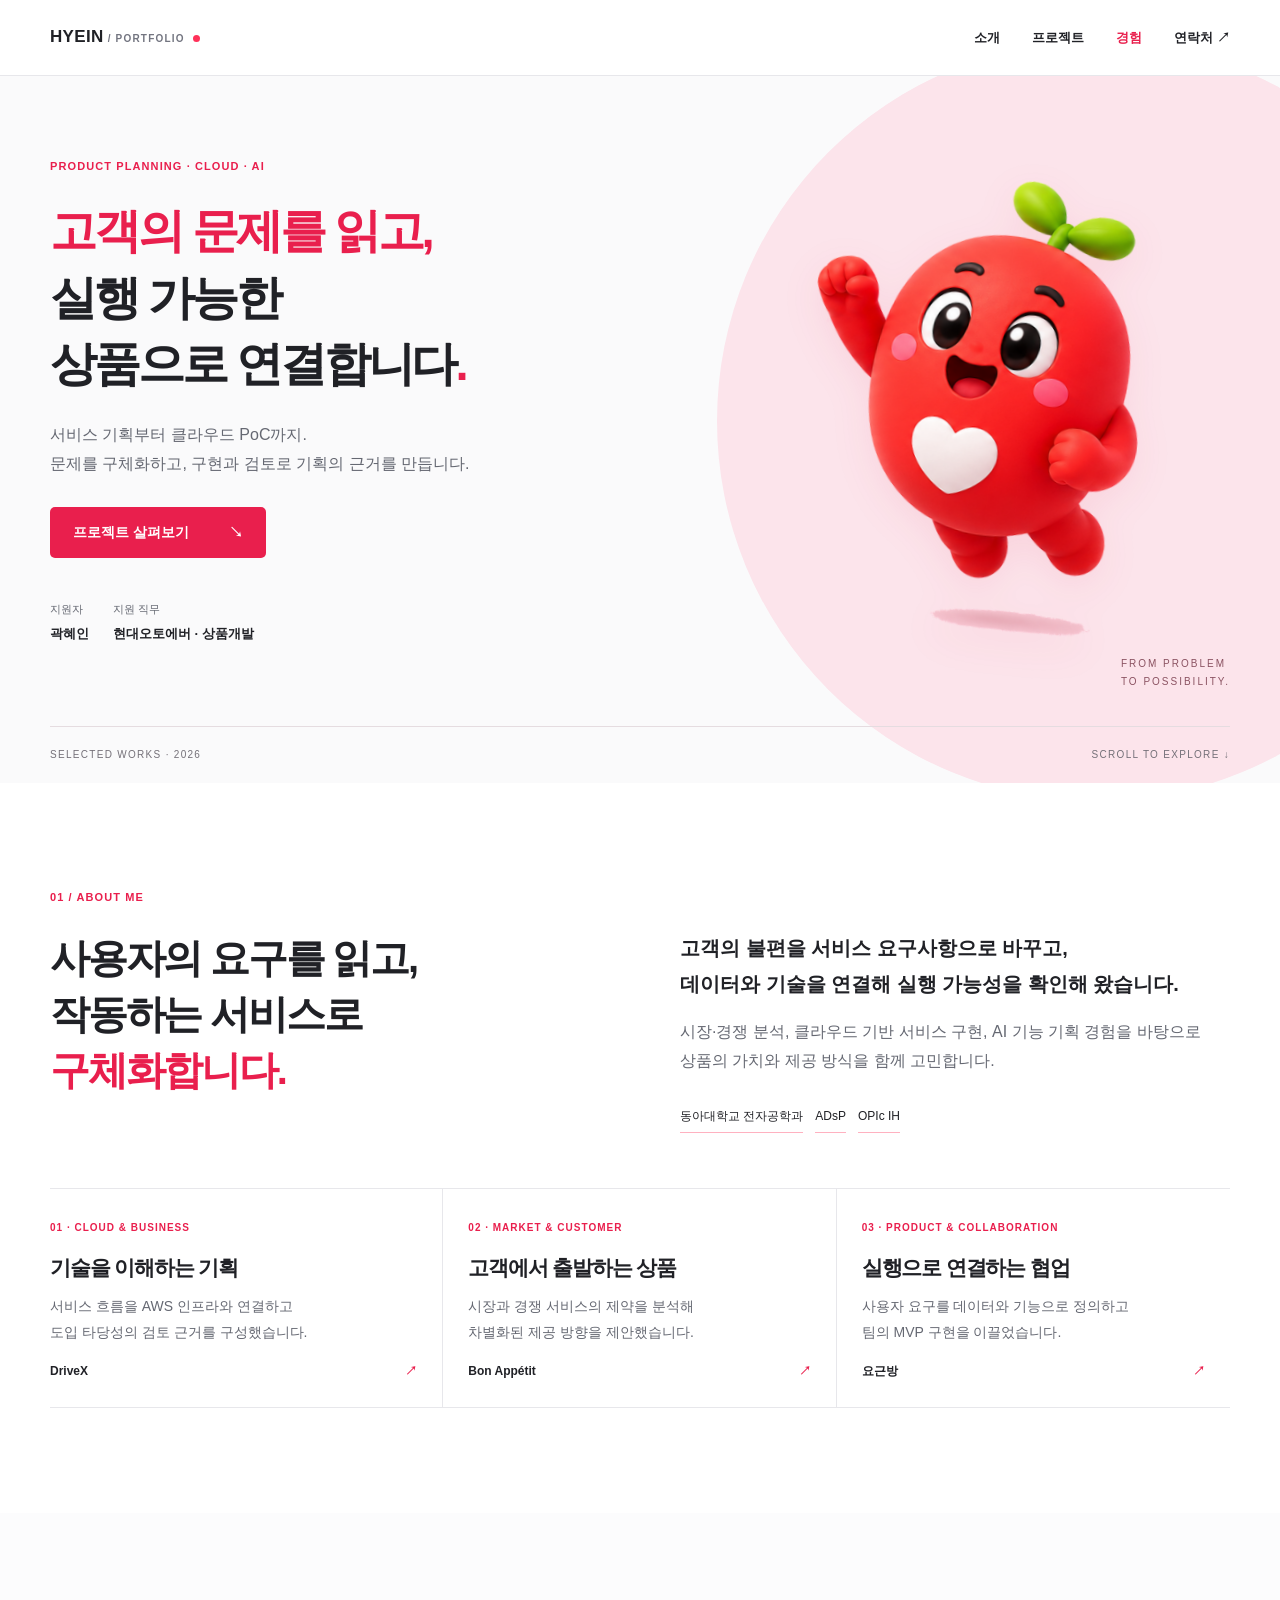
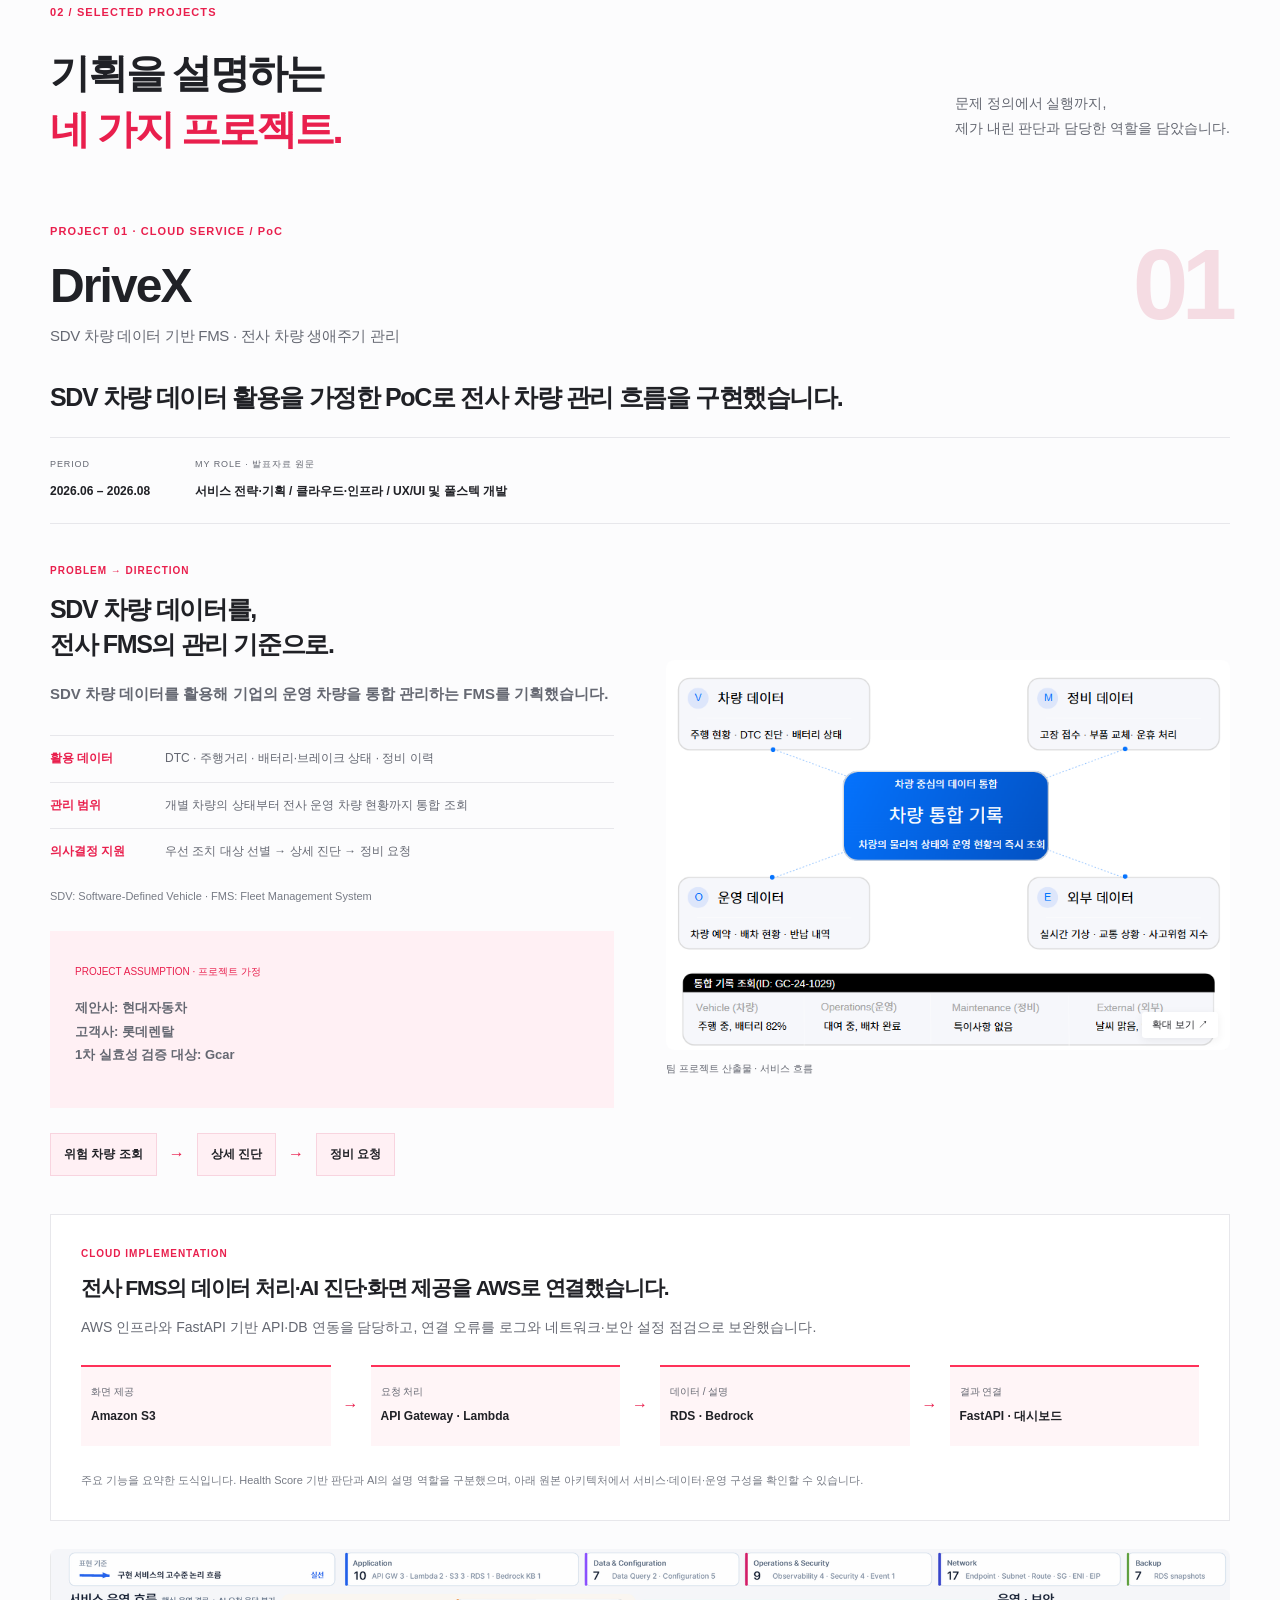
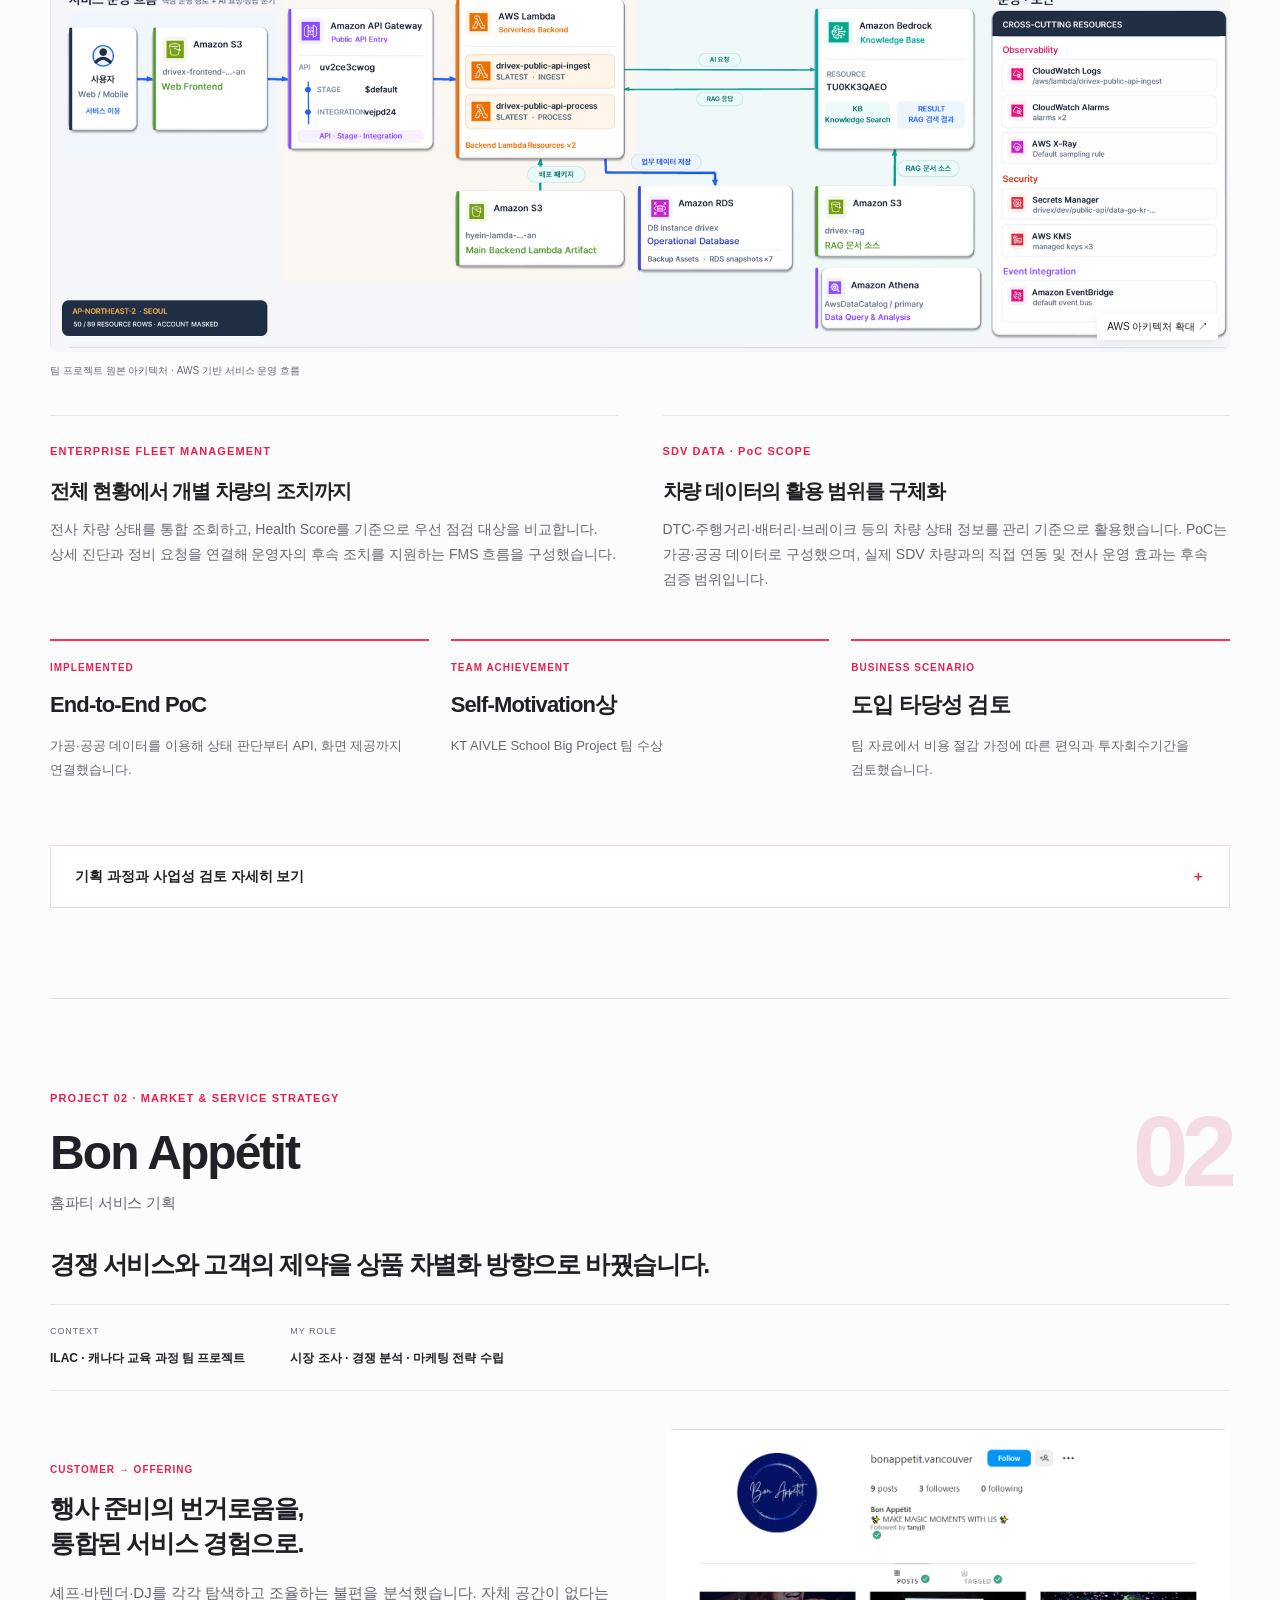
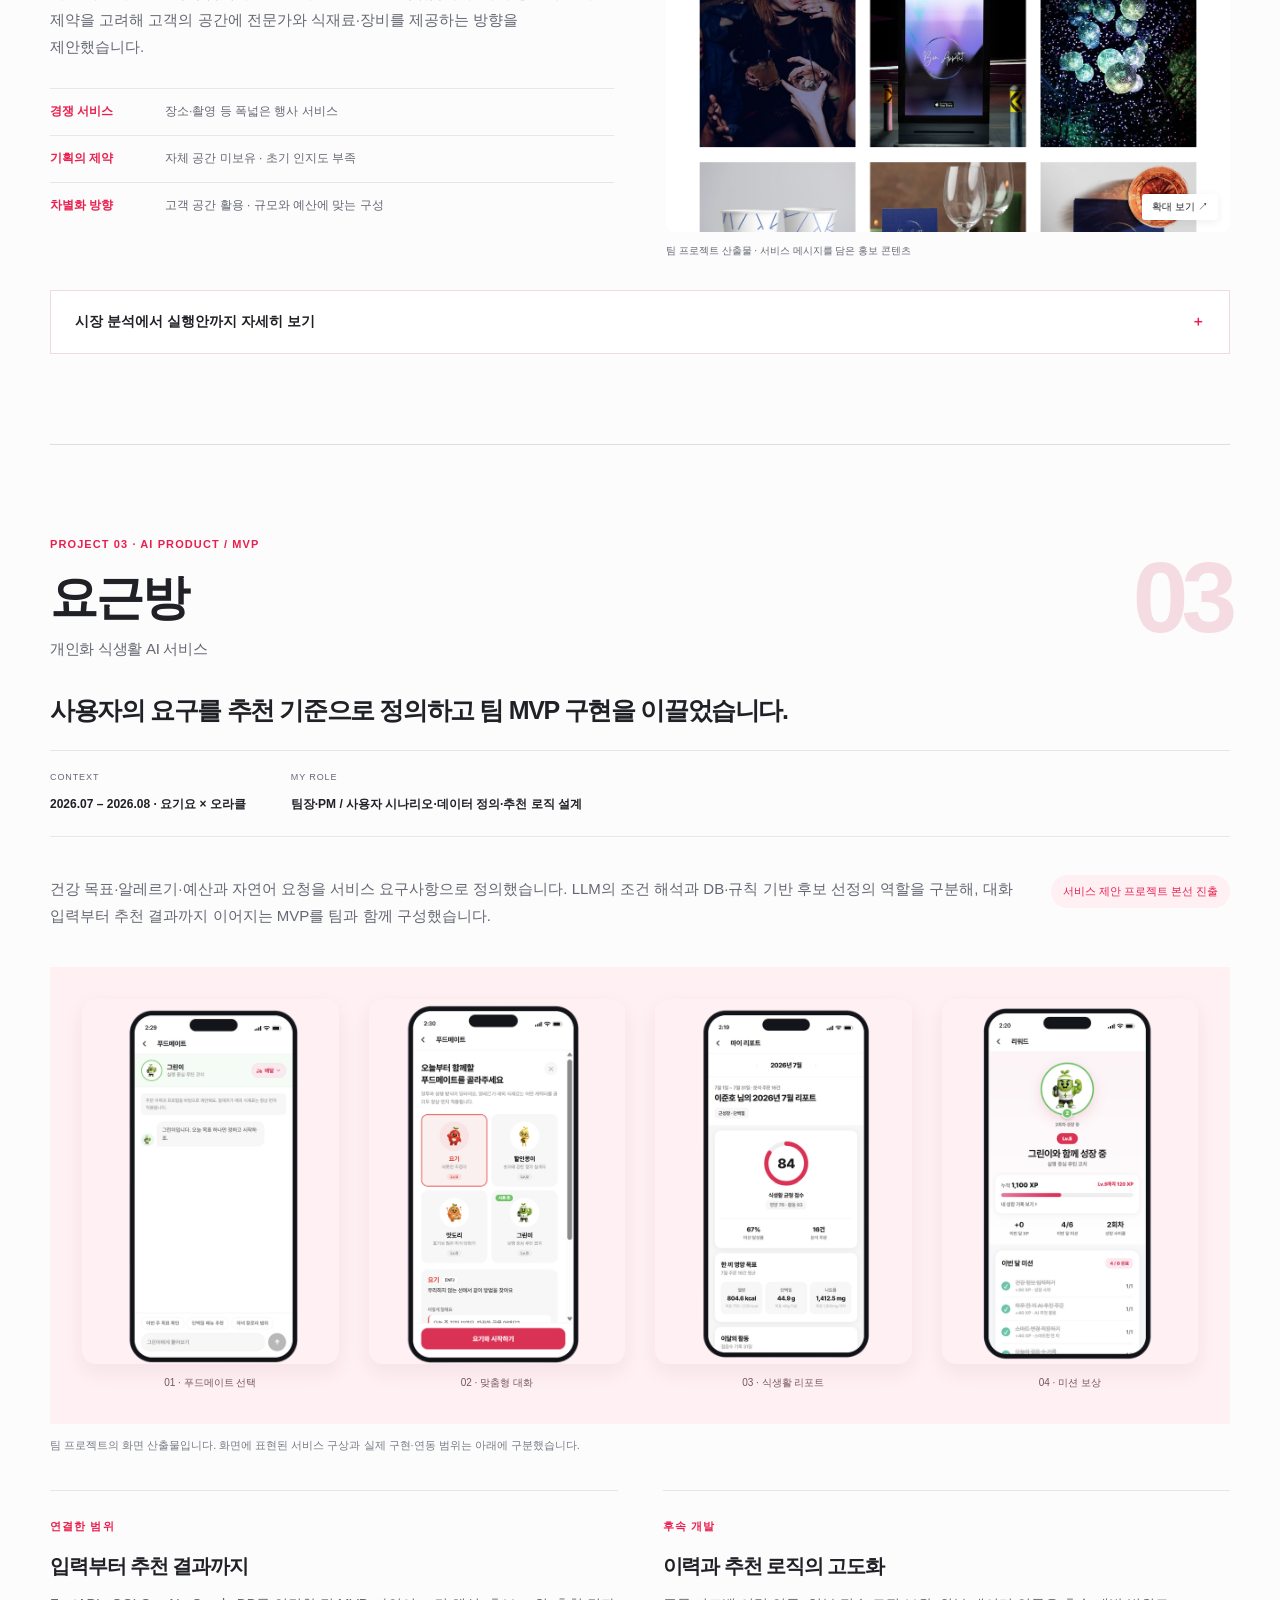
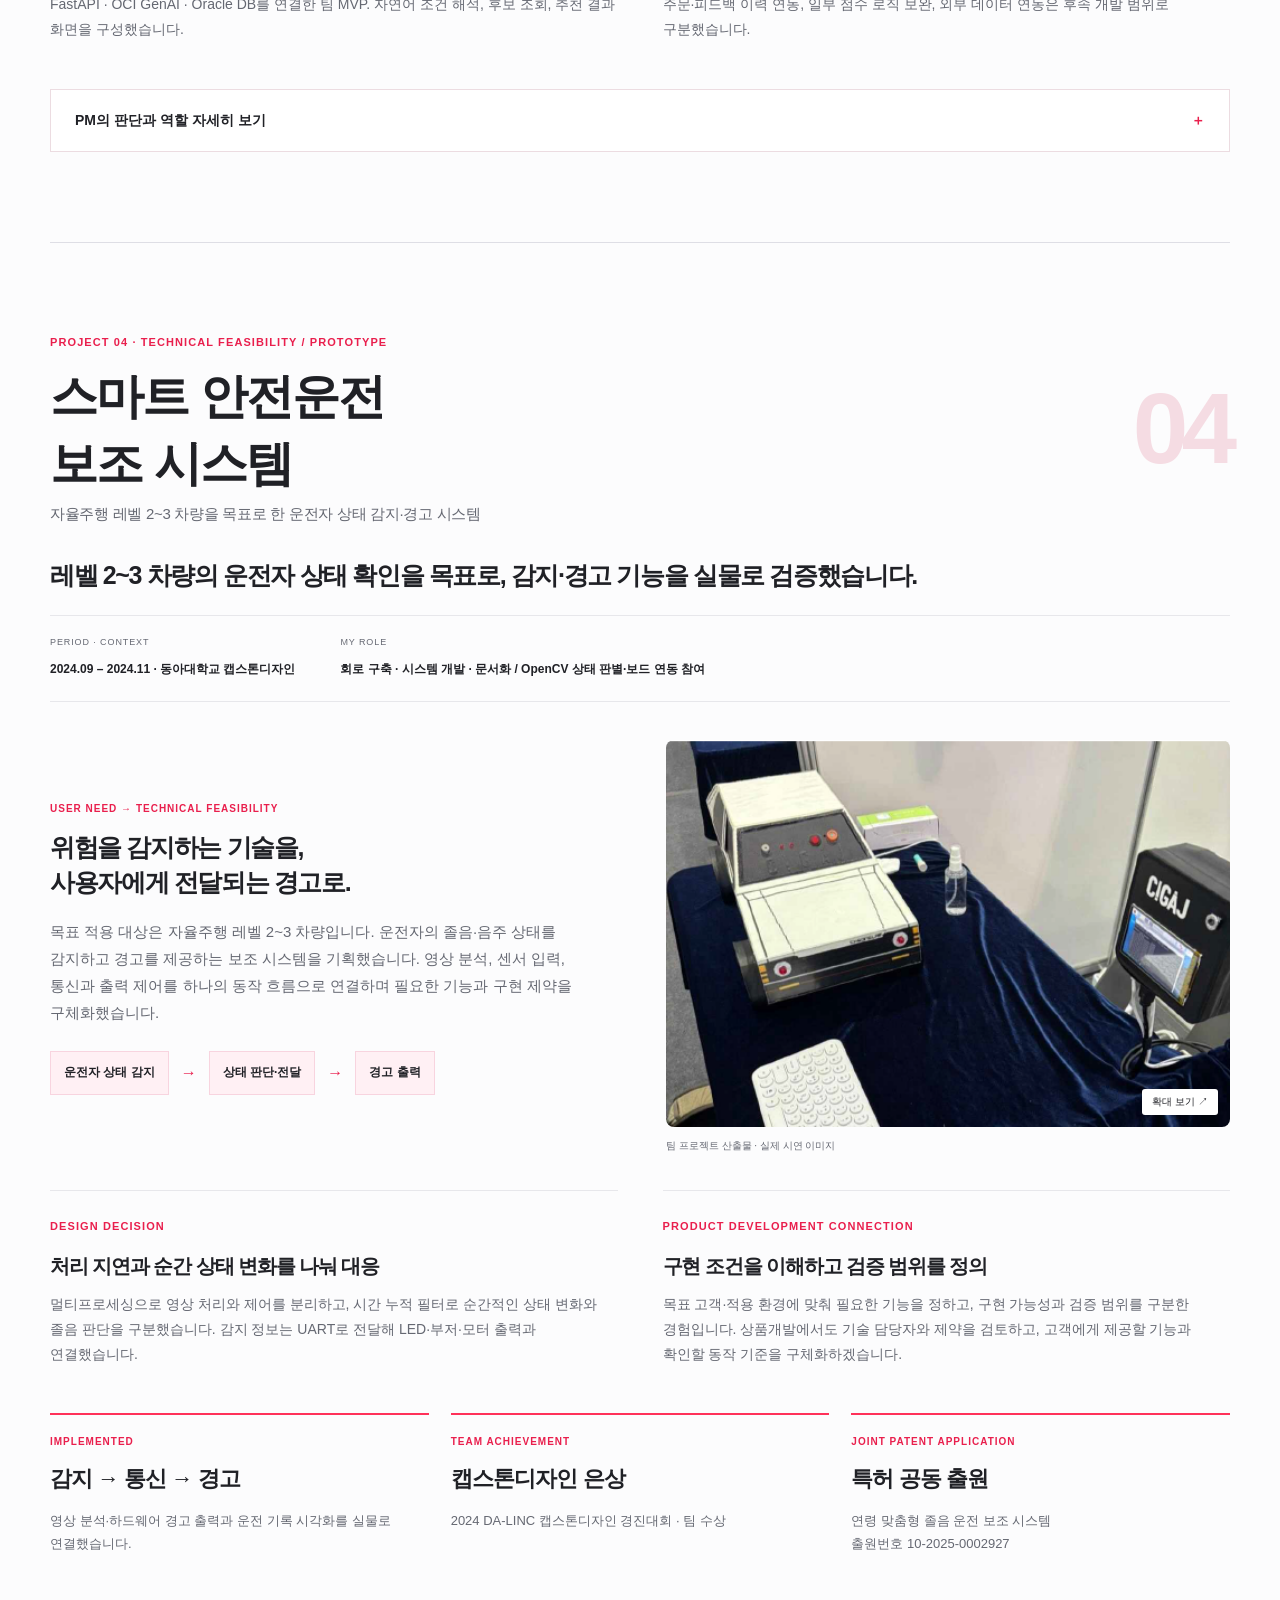
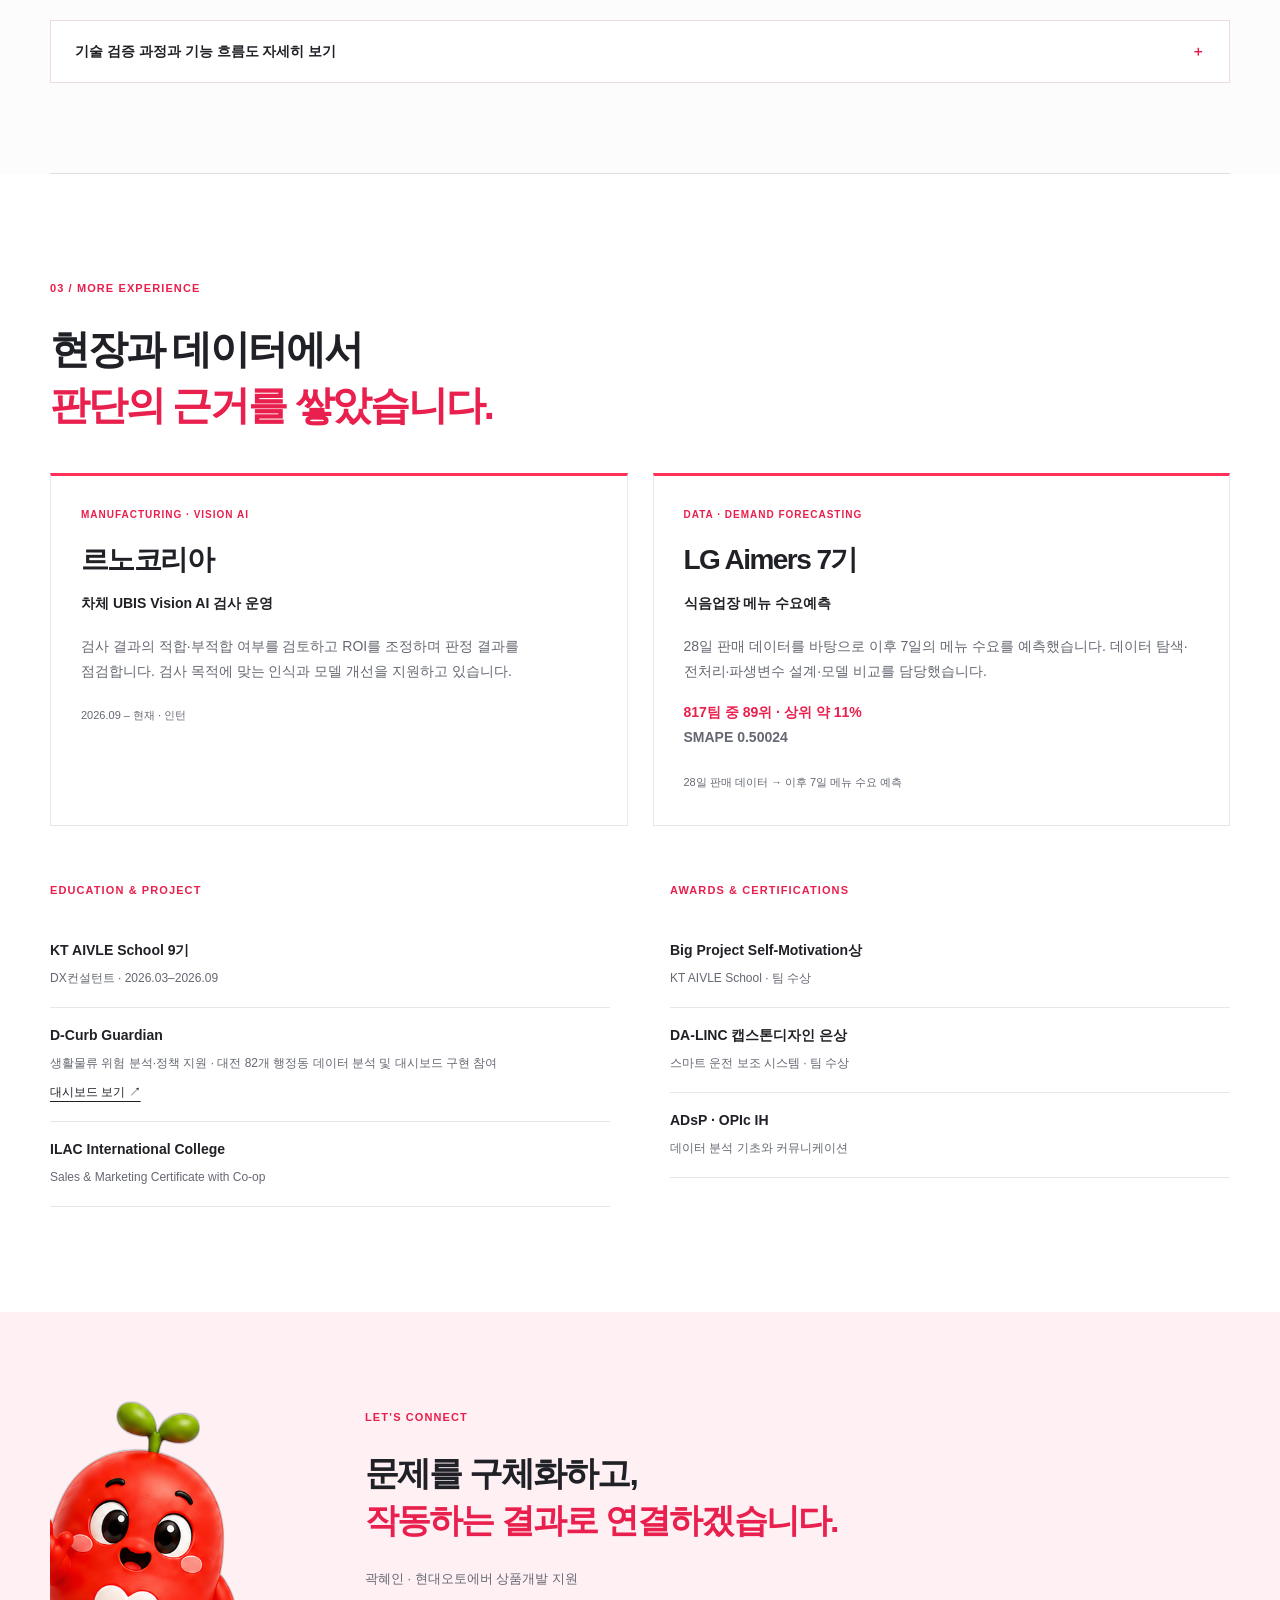
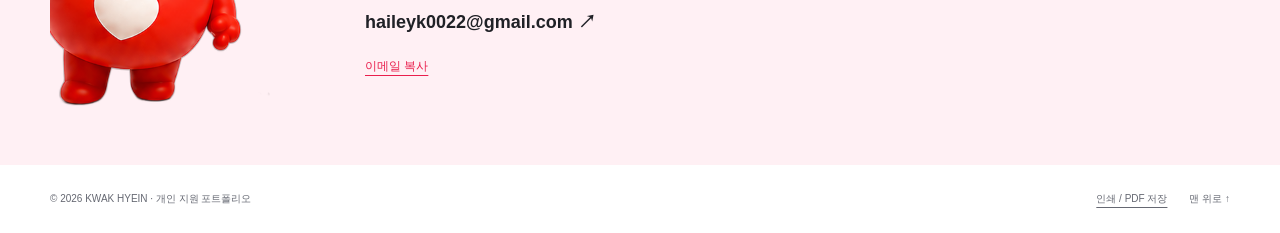
==== index.html @ e5e24979 "Update index.html" ====
<!doctype html>
<html lang="ko">
<head>
<meta charset="utf-8"><meta name="viewport" content="width=device-width, initial-scale=1">
<title>곽혜인 | 상품개발 포트폴리오</title>
<meta name="description" content="고객 문제를 분석하고, 클라우드 구현과 사업성 검토로 기획을 연결하는 곽혜인의 포트폴리오. DriveX, Bon Appétit, 요근방 프로젝트.">
<meta name="theme-color" content="#ff3159"><link rel="icon" href="assets/character-footer.png"><link rel="stylesheet" href="assets/styles.css">
</head>
<body>
<a class="skip" href="#main">본문 바로가기</a>
<header class="site-header"><a class="wordmark" href="#home">HYEIN<span> / PORTFOLIO</span><i></i></a><nav aria-label="주 메뉴"><a href="#about">소개</a><a href="#projects">프로젝트</a><a href="#experience">경험</a><a href="#contact">연락처 <span aria-hidden="true">↗</span></a></nav></header>
<main id="main">
<section id="home" class="hero">
 <div class="hero-inner"><div class="hero-copy"><p class="eyebrow">PRODUCT PLANNING · CLOUD · AI</p><h1><span>고객의 문제를 읽고,</span><br>실행 가능한<br>상품으로 연결합니다<span class="pink">.</span></h1><p class="hero-description">서비스 기획부터 클라우드 PoC까지.<br>문제를 구체화하고, 구현과 검토로 기획의 근거를 만듭니다.</p><a class="button primary" href="#projects">프로젝트 살펴보기 <span aria-hidden="true">↘</span></a><div class="hero-meta"><span>지원자 <b>곽혜인</b></span><span>지원 직무 <b>현대오토에버 · 상품개발</b></span></div></div><div class="hero-art"><div class="pink-circle"></div><img class="mascot" src="assets/character.png" alt="하트를 품고 손을 든 붉은 새싹 캐릭터" width="740" height="996"><span class="art-note">FROM PROBLEM<br>TO POSSIBILITY.</span></div></div><div class="hero-bottom"><span>SELECTED WORKS · 2026</span><a href="#about">SCROLL TO EXPLORE ↓</a></div>
</section>
<section id="about" class="section wrap"><div class="section-label">01 / ABOUT ME</div><div class="intro-grid"><h2>사용자의 요구를 읽고,<br>작동하는 서비스로<br><span class="pink">구체화합니다.</span></h2><div><p class="lead">고객의 불편을 서비스 요구사항으로 바꾸고,<br>데이터와 기술을 연결해 실행 가능성을 확인해 왔습니다.</p><p class="muted">시장·경쟁 분석, 클라우드 기반 서비스 구현, AI 기능 기획 경험을 바탕으로 상품의 가치와 제공 방식을 함께 고민합니다.</p><div class="profile-line"><span>동아대학교 전자공학과</span><span>ADsP</span><span>OPIc IH</span></div></div></div><div class="competencies"><a href="#drivex"><span class="tiny">01 · CLOUD & BUSINESS</span><h3>기술을 이해하는 기획</h3><p>서비스 흐름을 AWS 인프라와 연결하고<br>도입 타당성의 검토 근거를 구성했습니다.</p><b>DriveX <span>↗</span></b></a><a href="#bonappetit"><span class="tiny">02 · MARKET & CUSTOMER</span><h3>고객에서 출발하는 상품</h3><p>시장과 경쟁 서비스의 제약을 분석해<br>차별화된 제공 방향을 제안했습니다.</p><b>Bon Appétit <span>↗</span></b></a><a href="#yogeun"><span class="tiny">03 · PRODUCT & COLLABORATION</span><h3>실행으로 연결하는 협업</h3><p>사용자 요구를 데이터와 기능으로 정의하고<br>팀의 MVP 구현을 이끌었습니다.</p><b>요근방 <span>↗</span></b></a></div></section>
<section id="projects" class="projects"><div class="wrap section-heading"><div><p class="section-label">02 / SELECTED PROJECTS</p><h2>기획을 설명하는<br><span class="pink">네 가지 프로젝트.</span></h2></div><p>문제 정의에서 실행까지,<br>제가 내린 판단과 담당한 역할을 담았습니다.</p></div>
<article id="drivex" class="project wrap"><div class="project-top"><div><p class="eyebrow">PROJECT 01 · CLOUD SERVICE / PoC</p><h2>DriveX<span class="project-subtitle">SDV 차량 데이터 기반 FMS · 전사 차량 생애주기 관리</span></h2></div><span class="project-number">01</span></div><h3 class="project-thesis">SDV 차량 데이터 활용을 가정한 PoC로 전사 차량 관리 흐름을 구현했습니다.</h3><div class="project-meta"><div><span>PERIOD</span><b>2026.06 – 2026.08</b></div><div><span>MY ROLE · 발표자료 원문</span><b>서비스 전략·기획 / 클라우드·인프라 / UX/UI 및 풀스텍 개발</b></div></div><div class="case-grid"><div><p class="small-label">PROBLEM → DIRECTION</p><h4>SDV 차량 데이터를,<br>전사 FMS의 관리 기준으로.</h4><p><strong>SDV 차량 데이터를 활용해 기업의 운영 차량을 통합 관리하는 FMS를 기획했습니다.</strong></p><div class="comparison"><div><span>활용 데이터</span><p>DTC · 주행거리 · 배터리·브레이크 상태 · 정비 이력</p></div><div><span>관리 범위</span><p>개별 차량의 상태부터 전사 운영 차량 현황까지 통합 조회</p></div><div><span>의사결정 지원</span><p>우선 조치 대상 선별 → 상세 진단 → 정비 요청</p></div></div><p class="note">SDV: Software-Defined Vehicle · FMS: Fleet Management System</p><div class="business-note" style="margin-top:24px"><span class="tag">PROJECT ASSUMPTION · 프로젝트 가정</span><p style="margin-top:12px"><strong>제안사: 현대자동차</strong><br><strong>고객사: 롯데렌탈</strong><br><strong>1차 실효성 검증 대상: Gcar</strong></p><p style="margin-bottom:0"></p></div><div class="flow"><span>위험 차량 조회</span><i>→</i><span>상세 진단</span><i>→</i><span>정비 요청</span></div></div><figure><button class="image-button" data-image="assets/drivex-flow.png" data-caption="DriveX 팀 프로젝트의 서비스 흐름" aria-label="DriveX 서비스 흐름 확대"><img src="assets/drivex-flow.png" alt="차량 통합 기능을 중심으로 조회, 상태 분석, 상세 진단과 정비 요청을 연결한 서비스 흐름" loading="lazy"><span class="zoom">확대 보기 ↗</span></button><figcaption>팀 프로젝트 산출물 · 서비스 흐름</figcaption></figure></div>
<div class="architecture"><div class="arch-heading"><p class="small-label">CLOUD IMPLEMENTATION</p><h4>전사 FMS의 데이터 처리·AI 진단·화면 제공을 AWS로 연결했습니다.</h4><p>AWS 인프라와 FastAPI 기반 API·DB 연동을 담당하고, 연결 오류를 로그와 네트워크·보안 설정 점검으로 보완했습니다.</p></div><div class="arch-flow"><div><small>화면 제공</small><b>Amazon S3</b></div><span>→</span><div><small>요청 처리</small><b>API Gateway · Lambda</b></div><span>→</span><div><small>데이터 / 설명</small><b>RDS · Bedrock</b></div><span>→</span><div><small>결과 연결</small><b>FastAPI · 대시보드</b></div></div><p class="note">주요 기능을 요약한 도식입니다. Health Score 기반 판단과 AI의 설명 역할을 구분했으며, 아래 원본 아키텍처에서 서비스·데이터·운영 구성을 확인할 수 있습니다.</p></div>
<figure style="margin-top:28px"><button class="image-button" data-image="[data-uri]" data-caption="DriveX 팀 프로젝트 · AWS 서비스 운영 아키텍처" aria-label="DriveX AWS 아키텍처 확대"><img src="[data-uri]" alt="S3 프론트엔드, API Gateway, Lambda, RDS, Bedrock Knowledge Base와 운영·보안 구성요소를 연결한 DriveX AWS 아키텍처" loading="lazy"><span class="zoom">AWS 아키텍처 확대 ↗</span></button><figcaption>팀 프로젝트 원본 아키텍처 · AWS 기반 서비스 운영 흐름</figcaption></figure><div class="scope-grid"><div><span class="small-label">ENTERPRISE FLEET MANAGEMENT</span><h4>전체 현황에서 개별 차량의 조치까지</h4><p>전사 차량 상태를 통합 조회하고, Health Score를 기준으로 우선 점검 대상을 비교합니다. 상세 진단과 정비 요청을 연결해 운영자의 후속 조치를 지원하는 FMS 흐름을 구성했습니다.</p></div><div><span class="small-label">SDV DATA · PoC SCOPE</span><h4>차량 데이터의 활용 범위를 구체화</h4><p>DTC·주행거리·배터리·브레이크 등의 차량 상태 정보를 관리 기준으로 활용했습니다. PoC는 가공·공공 데이터로 구성했으며, 실제 SDV 차량과의 직접 연동 및 전사 운영 효과는 후속 검증 범위입니다.</p></div></div>
<div class="outcome-grid"><div><span class="tiny">IMPLEMENTED</span><strong>End-to-End PoC</strong><p>가공·공공 데이터를 이용해 상태 판단부터 API, 화면 제공까지 연결했습니다.</p></div><div><span class="tiny">TEAM ACHIEVEMENT</span><strong>Self-Motivation상</strong><p>KT AIVLE School Big Project 팀 수상</p></div><div><span class="tiny">BUSINESS SCENARIO</span><strong>도입 타당성 검토</strong><p>팀 자료에서 비용 절감 가정에 따른 편익과 투자회수기간을 검토했습니다.</p></div></div>
<details class="case-detail"><summary>기획 과정과 사업성 검토 자세히 보기 <span aria-hidden="true">＋</span></summary><div class="detail-body"><ol class="start"><li><b>S · 상황</b><p>SDV 차량의 상태 데이터와 정비 이력이 분산되어, 기업의 전체 운영 차량 중 우선 조치 대상을 일관된 기준으로 판단하기 어려웠습니다.</p></li><li><b>T · 과제</b><p>전사 FMS 관점에서 전체 차량 현황을 파악하고, 위험 차량 비교·진단 근거 조회·정비 요청을 연결하는 관리 흐름을 구체화했습니다.</p></li><li><b>A · 행동</b><p>서비스 전략·기획, 클라우드·인프라, UX/UI 및 풀스택 개발에 참여했습니다. AWS와 API·DB·화면의 연결 상태를 점검했습니다.</p></li><li><b>R · 결과</b><p>가공·공공 데이터 기반 PoC로 데이터부터 화면까지의 연결을 확인했습니다. 실제 현장 적용 효과는 추가 검증이 필요한 단계입니다.</p></li><li><b>T · 배운 점</b><p>구현 가능성을 확인하는 것과 고객의 운영 효과를 입증하는 것은 서로 다른 검증 과제임을 배웠습니다.</p></li></ol><aside class="business-note"><span class="tag">DART 공시자료 기반 · ROI 가설</span><h4>4% 비용 절감 가정 시</h4><p class="scenario-number">연간 순편익 <b>10.45억 원</b><br>투자회수기간 <b>약 1.44년</b></p><p><strong>산출 근거</strong><br>Gcar의 DART 공시 감사보고서·분기보고서를 바탕으로 구성한 ROI 산식에 비용 절감률 4%를 가정해 추정한 사업성 시나리오입니다.</p><p><strong>해석 범위</strong><br>연간 순편익과 투자회수기간은 해당 가정에 따른 추정치이며, 실제 절감 실적이나 공급자 매출·이익을 의미하지 않습니다.</p><p class="note">후속 검증: 위험 차량 조회시간, 진단 근거 확인 가능 여부, 정비 요청 완료율.</p></aside></div></details></article>
<article id="bonappetit" class="project wrap"><div class="project-top"><div><p class="eyebrow">PROJECT 02 · MARKET & SERVICE STRATEGY</p><h2>Bon Appétit<span class="project-subtitle">홈파티 서비스 기획</span></h2></div><span class="project-number">02</span></div><h3 class="project-thesis">경쟁 서비스와 고객의 제약을 상품 차별화 방향으로 바꿨습니다.</h3><div class="project-meta"><div><span>CONTEXT</span><b>ILAC · 캐나다 교육 과정 팀 프로젝트</b></div><div><span>MY ROLE</span><b>시장 조사 · 경쟁 분석 · 마케팅 전략 수립</b></div></div><div class="case-grid"><div><p class="small-label">CUSTOMER → OFFERING</p><h4>행사 준비의 번거로움을,<br>통합된 서비스 경험으로.</h4><p>셰프·바텐더·DJ를 각각 탐색하고 조율하는 불편을 분석했습니다. 자체 공간이 없다는 제약을 고려해 고객의 공간에 전문가와 식재료·장비를 제공하는 방향을 제안했습니다.</p><div class="comparison"><div><span>경쟁 서비스</span><p>장소·촬영 등 폭넓은 행사 서비스</p></div><div><span>기획의 제약</span><p>자체 공간 미보유 · 초기 인지도 부족</p></div><div><span>차별화 방향</span><p>고객 공간 활용 · 규모와 예산에 맞는 구성</p></div></div></div><figure><button class="image-button" data-image="assets/bonappetit.png" data-caption="Bon Appétit 팀 프로젝트의 SNS 홍보 산출물" aria-label="Bon Appétit 홍보 산출물 확대"><img src="assets/bonappetit.png" alt="Bon Appétit 인스타그램 프로필과 행사 홍보 콘텐츠" loading="lazy"><span class="zoom">확대 보기 ↗</span></button><figcaption>팀 프로젝트 산출물 · 서비스 메시지를 담은 홍보 콘텐츠</figcaption></figure></div><details class="case-detail"><summary>시장 분석에서 실행안까지 자세히 보기 <span aria-hidden="true">＋</span></summary><div class="detail-body single"><ol class="start"><li><b>S · 상황</b><p>행사 준비에 필요한 여러 전문가를 개별적으로 탐색·비교해야 하는 고객의 불편을 발견했습니다.</p></li><li><b>T · 과제</b><p>소규모 기업과 가족 고객을 대상으로 서비스 차별화 방향을 정리했습니다.</p></li><li><b>A · 행동</b><p>고객 페르소나와 경쟁 서비스의 제공 범위를 분석하고, 고객 공간을 활용하는 유연한 서비스 구성을 제안했습니다.</p></li><li><b>R · 결과</b><p>서비스 제안을 홍보물과 콘텐츠 운영 계획으로 구체화했습니다. 교육 과정의 기획 프로젝트이며 상용 출시·매출 실적과는 구분합니다.</p></li><li><b>T · 배운 점</b><p>경쟁사의 기능을 넓게 따라가기보다 고객의 불편과 보유 자원을 함께 고려해야 실행 가능한 차별화 방향을 정할 수 있었습니다.</p></li></ol></div></details></article>
<article id="yogeun" class="project wrap"><div class="project-top"><div><p class="eyebrow">PROJECT 03 · AI PRODUCT / MVP</p><h2>요근방<span class="project-subtitle">개인화 식생활 AI 서비스</span></h2></div><span class="project-number">03</span></div><h3 class="project-thesis">사용자의 요구를 추천 기준으로 정의하고 팀 MVP 구현을 이끌었습니다.</h3><div class="project-meta"><div><span>CONTEXT</span><b>2026.07 – 2026.08 · 요기요 × 오라클</b></div><div><span>MY ROLE</span><b>팀장·PM / 사용자 시나리오·데이터 정의·추천 로직 설계</b></div></div><div class="yogeun-intro"><p>건강 목표·알레르기·예산과 자연어 요청을 서비스 요구사항으로 정의했습니다. LLM의 조건 해석과 DB·규칙 기반 후보 선정의 역할을 구분해, 대화 입력부터 추천 결과까지 이어지는 MVP를 팀과 함께 구성했습니다.</p><span class="pill">서비스 제안 프로젝트 본선 진출</span></div><div class="phone-gallery"><figure><button class="image-button" data-image="assets/yogeun-1.png" data-caption="요근방 MVP · 푸드메이트 선택" aria-label="푸드메이트 선택 화면 확대"><img src="assets/yogeun-1.png" alt="요근방 푸드메이트 선택 화면" loading="lazy"></button><figcaption>01 · 푸드메이트 선택</figcaption></figure><figure><button class="image-button" data-image="assets/yogeun-2.png" data-caption="요근방 MVP · 맞춤형 대화" aria-label="맞춤형 대화 화면 확대"><img src="assets/yogeun-2.png" alt="요근방 맞춤형 대화 화면" loading="lazy"></button><figcaption>02 · 맞춤형 대화</figcaption></figure><figure><button class="image-button" data-image="assets/yogeun-3.png" data-caption="요근방 팀 산출물 · 식생활 리포트 화면" aria-label="식생활 리포트 화면 확대"><img src="assets/yogeun-3.png" alt="요근방 식생활 리포트 화면" loading="lazy"></button><figcaption>03 · 식생활 리포트</figcaption></figure><figure><button class="image-button" data-image="assets/yogeun-4.png" data-caption="요근방 팀 산출물 · 미션 보상 화면" aria-label="미션 보상 화면 확대"><img src="assets/yogeun-4.png" alt="요근방 미션 보상 화면" loading="lazy"></button><figcaption>04 · 미션 보상</figcaption></figure></div><p class="note">팀 프로젝트의 화면 산출물입니다. 화면에 표현된 서비스 구상과 실제 구현·연동 범위는 아래에 구분했습니다.</p><div class="scope-grid"><div><span class="small-label">연결한 범위</span><h4>입력부터 추천 결과까지</h4><p> FastAPI · OCI GenAI · Oracle DB를 연결한 팀 MVP. 자연어 조건 해석, 후보 조회, 추천 결과 화면을 구성했습니다.</p></div><div><span class="small-label">후속 개발</span><h4>이력과 추천 로직의 고도화</h4><p>주문·피드백 이력 연동, 일부 점수 로직 보완, 외부 데이터 연동은 후속 개발 범위로 구분했습니다.</p></div></div><details class="case-detail"><summary>PM의 판단과 역할 자세히 보기 <span aria-hidden="true">＋</span></summary><div class="detail-body single"><ol class="start"><li><b>S · 상황</b><p>주문 이력만으로는 현재의 건강 목표와 식사 의도, 알레르기 조건을 충분히 반영하기 어렵다고 보았습니다.</p></li><li><b>T · 과제</b><p>사용자 요구를 데이터 항목과 추천 기준으로 구체화하고 구현 우선순위를 정리했습니다.</p></li><li><b>A · 행동</b><p>팀장·PM으로 사용자 시나리오·데이터 정의·추천 로직을 설계하고, 개발자와 입출력 명세 및 일정을 조율했습니다. 팀원들이 낯선 OCI 환경에 빠르게 적응할 수 있도록 관련 학습자료를 찾아 프로젝트에 필요한 내용을 중심으로 정리해 공유했습니다. </p></li><li><b>R · 결과</b><p>대화 입력부터 추천 결과까지 연결한 팀 MVP를 구성하고 서비스 제안 프로젝트 본선에 진출했습니다.</p></li><li><b>T · 배운 점</b><p>반드시 지켜야 할 제외 조건과 선호에 따라 달라지는 순위 기준을 나누어야 판단을 설명하고 팀의 구현 범위를 명확히 할 수 있었습니다.</p></li></ol></div></details></article>
<article id="smart-safety" class="project wrap">
<div class="project-top"><div><p class="eyebrow">PROJECT 04 · TECHNICAL FEASIBILITY / PROTOTYPE</p><h2>스마트 안전운전<br>보조 시스템<span class="project-subtitle">자율주행 레벨 2~3 차량을 목표로 한 운전자 상태 감지·경고 시스템</span></h2></div><span class="project-number">04</span></div>
<h3 class="project-thesis">레벨 2~3 차량의 운전자 상태 확인을 목표로, 감지·경고 기능을 실물로 검증했습니다.</h3>
<div class="project-meta"><div><span>PERIOD · CONTEXT</span><b>2024.09 – 2024.11 · 동아대학교 캡스톤디자인</b></div><div><span>MY ROLE</span><b>회로 구축 · 시스템 개발 · 문서화 / OpenCV 상태 판별·보드 연동 참여</b></div></div>
<div class="case-grid"><div><p class="small-label">USER NEED → TECHNICAL FEASIBILITY</p><h4>위험을 감지하는 기술을,<br>사용자에게 전달되는 경고로.</h4><p>목표 적용 대상은 자율주행 레벨 2~3 차량입니다. 운전자의 졸음·음주 상태를 감지하고 경고를 제공하는 보조 시스템을 기획했습니다. 영상 분석, 센서 입력, 통신과 출력 제어를 하나의 동작 흐름으로 연결하며 필요한 기능과 구현 제약을 구체화했습니다.</p><div class="flow"><span>운전자 상태 감지</span><i>→</i><span>상태 판단·전달</span><i>→</i><span>경고 출력</span></div></div>
<figure><button class="image-button" data-image="[data-uri]" data-caption="스마트 안전운전 보조 시스템 · 팀 프로젝트 실물 시연" aria-label="스마트 안전운전 보조 시스템 시연 사진 확대"><img src="[data-uri]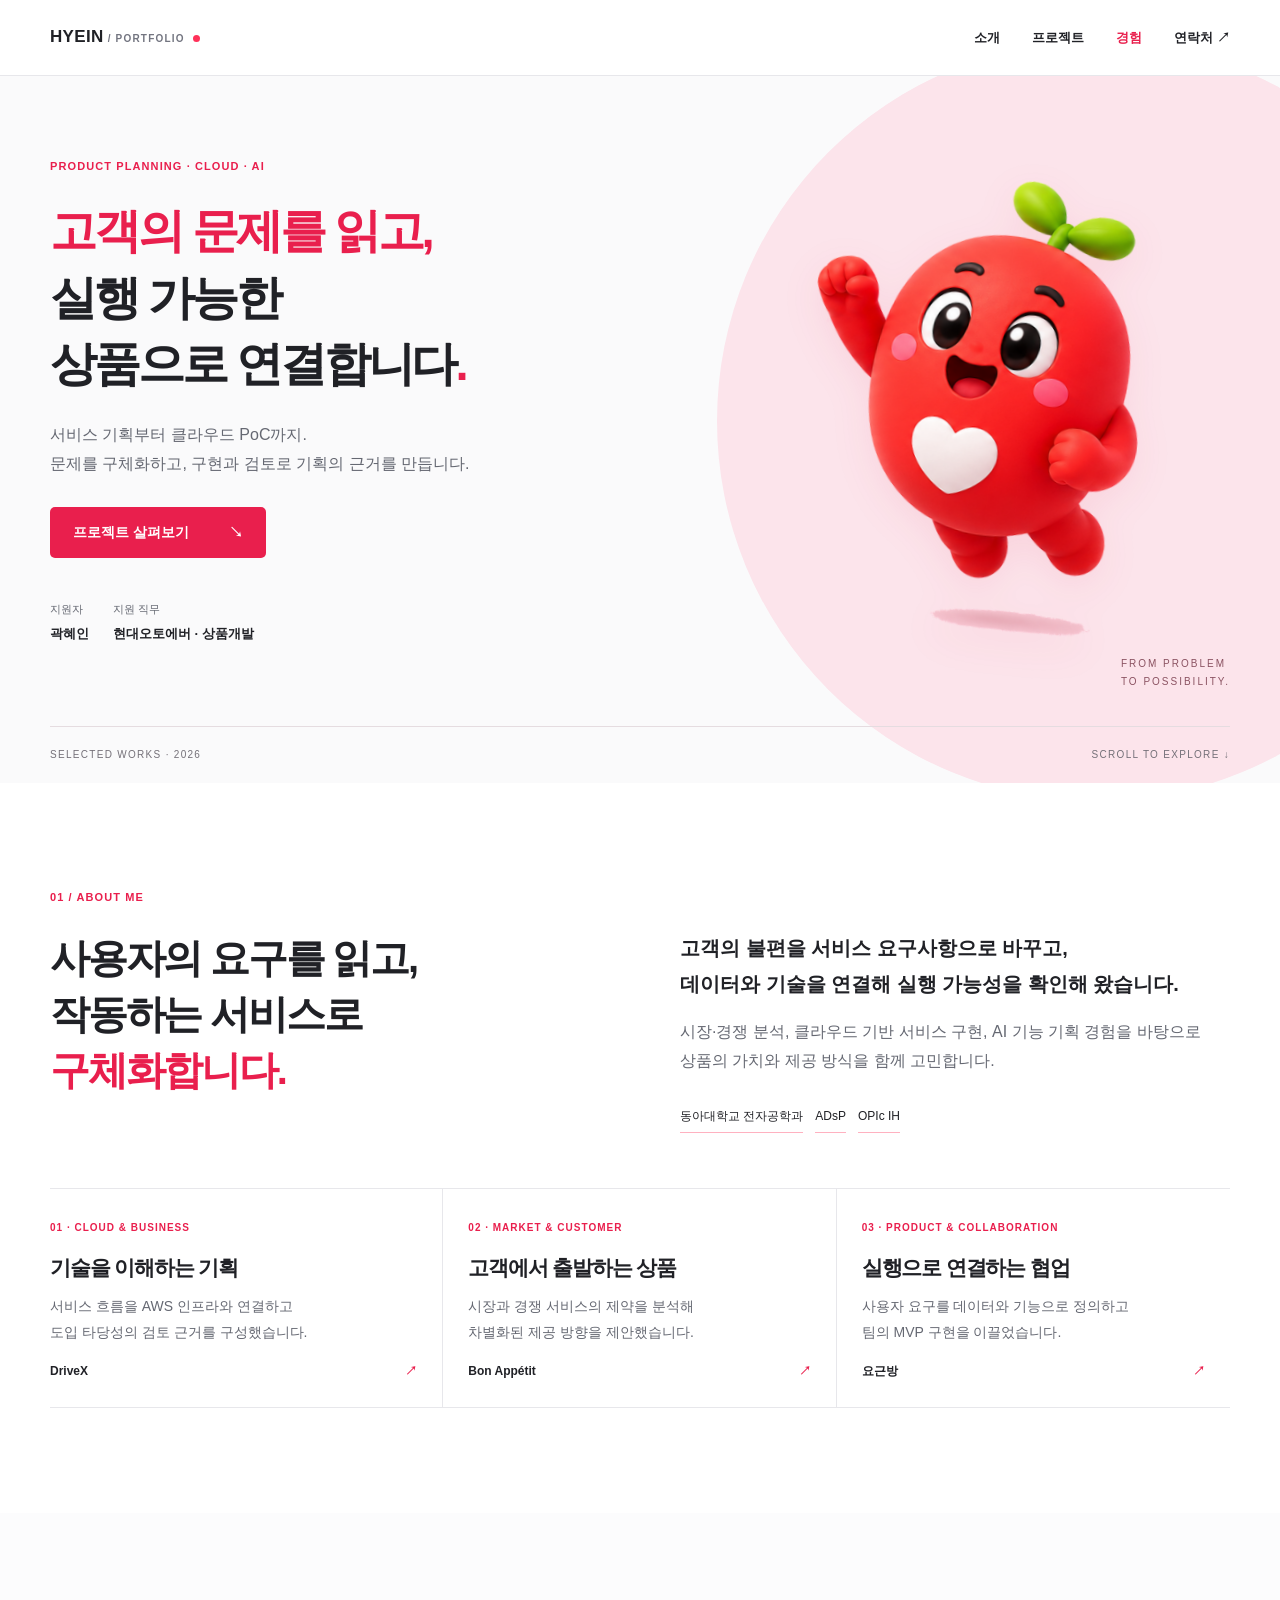
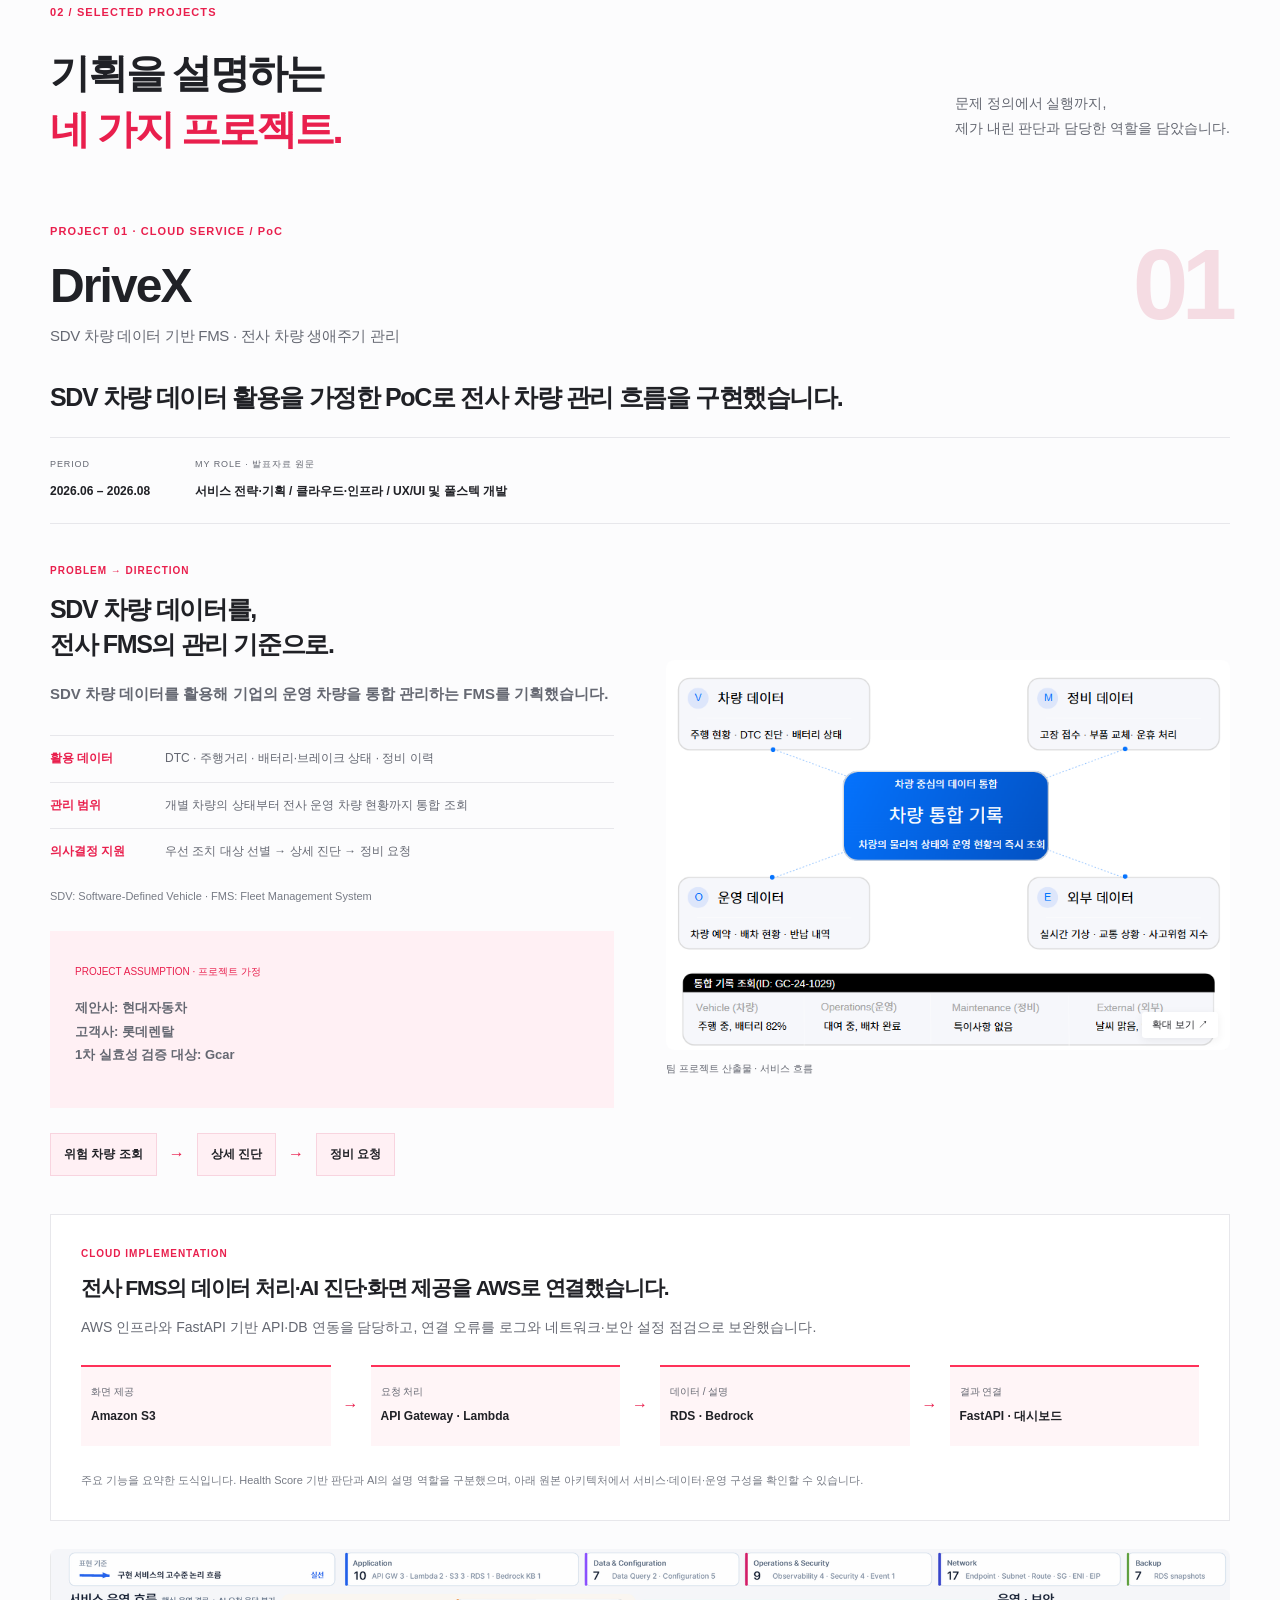
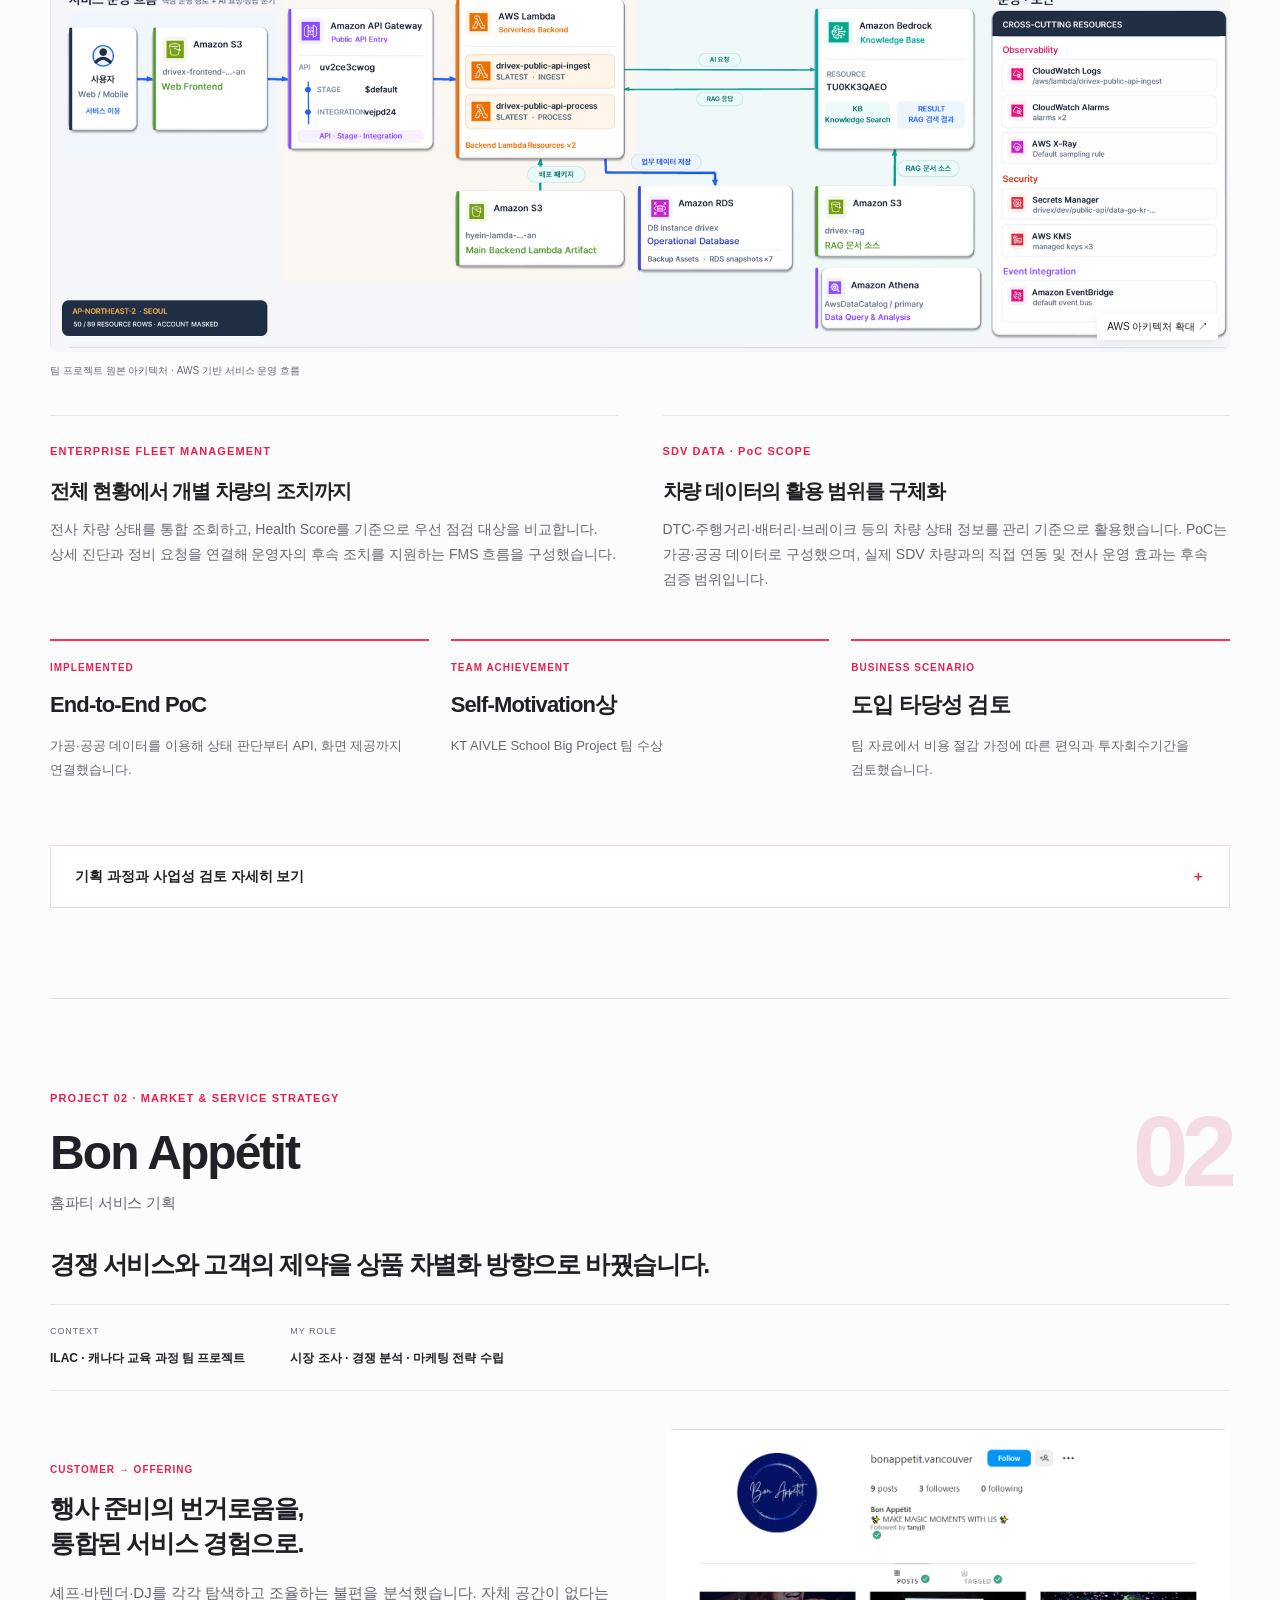
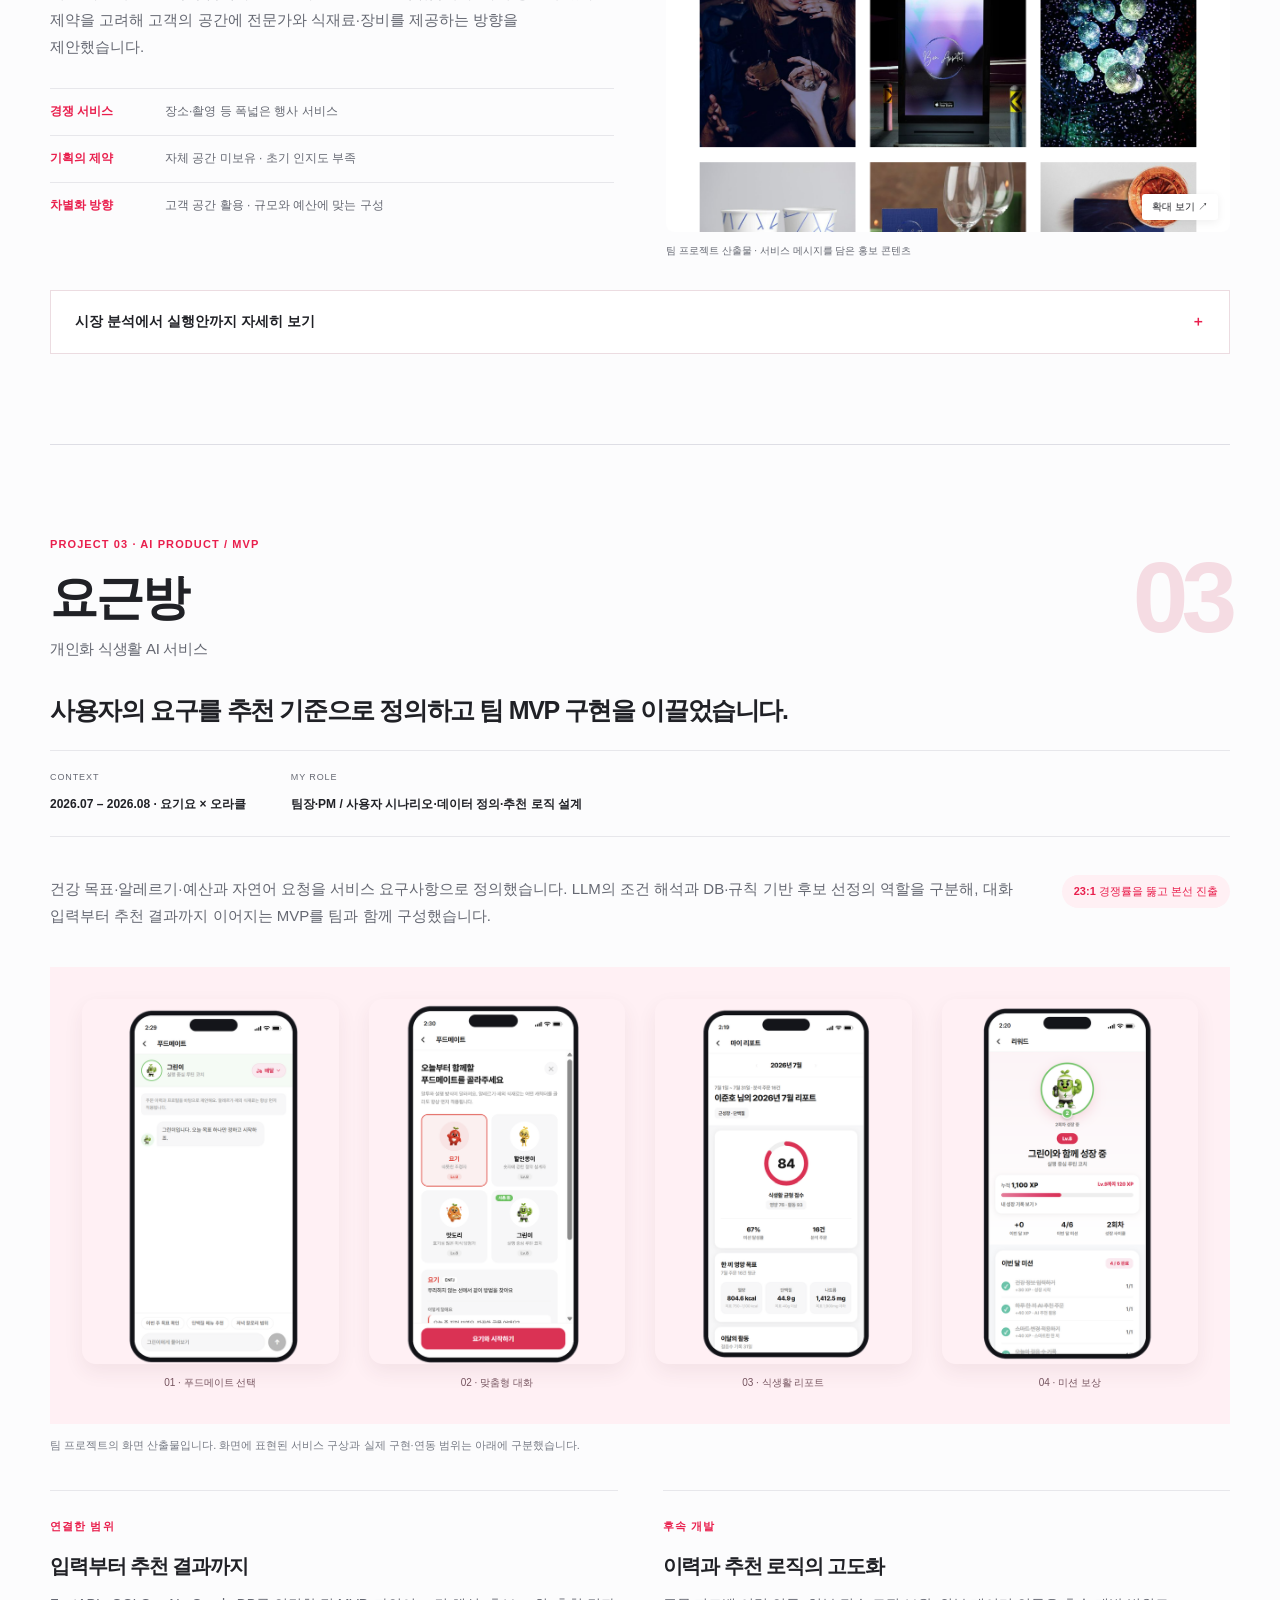
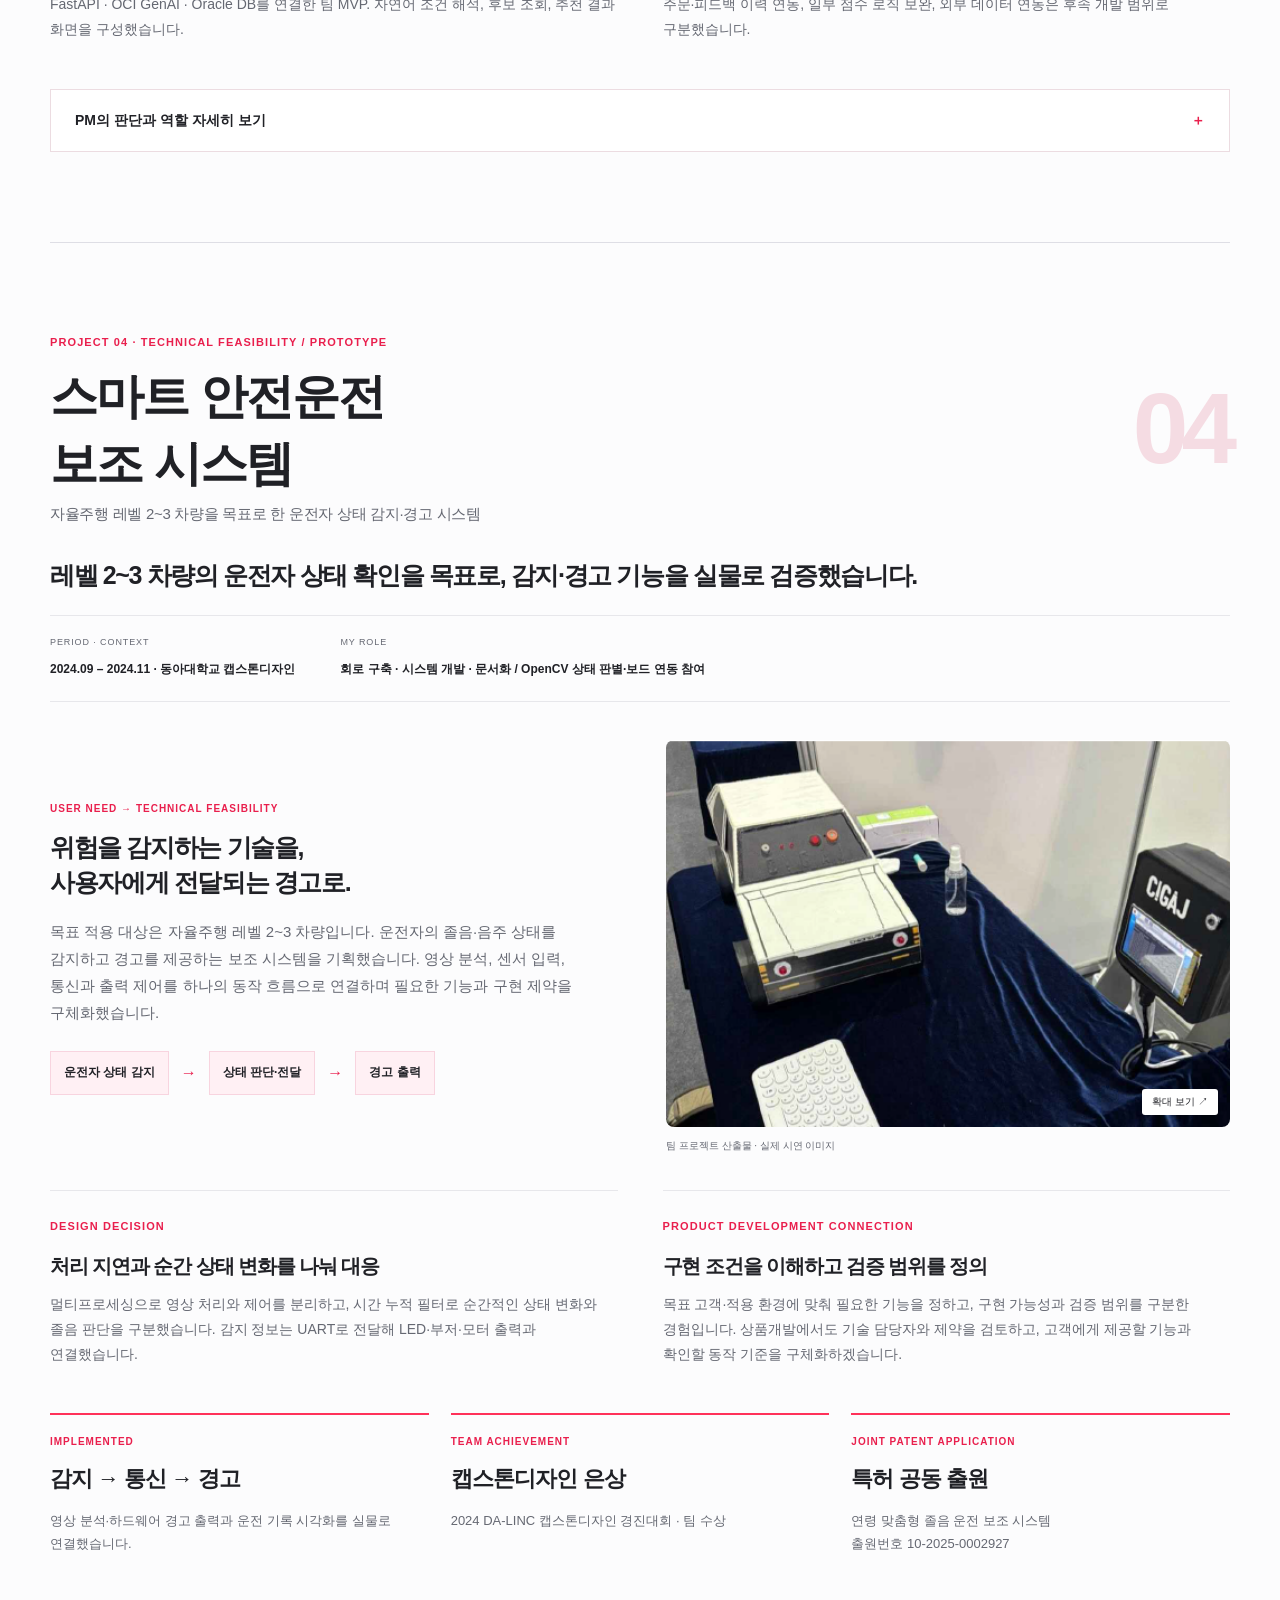
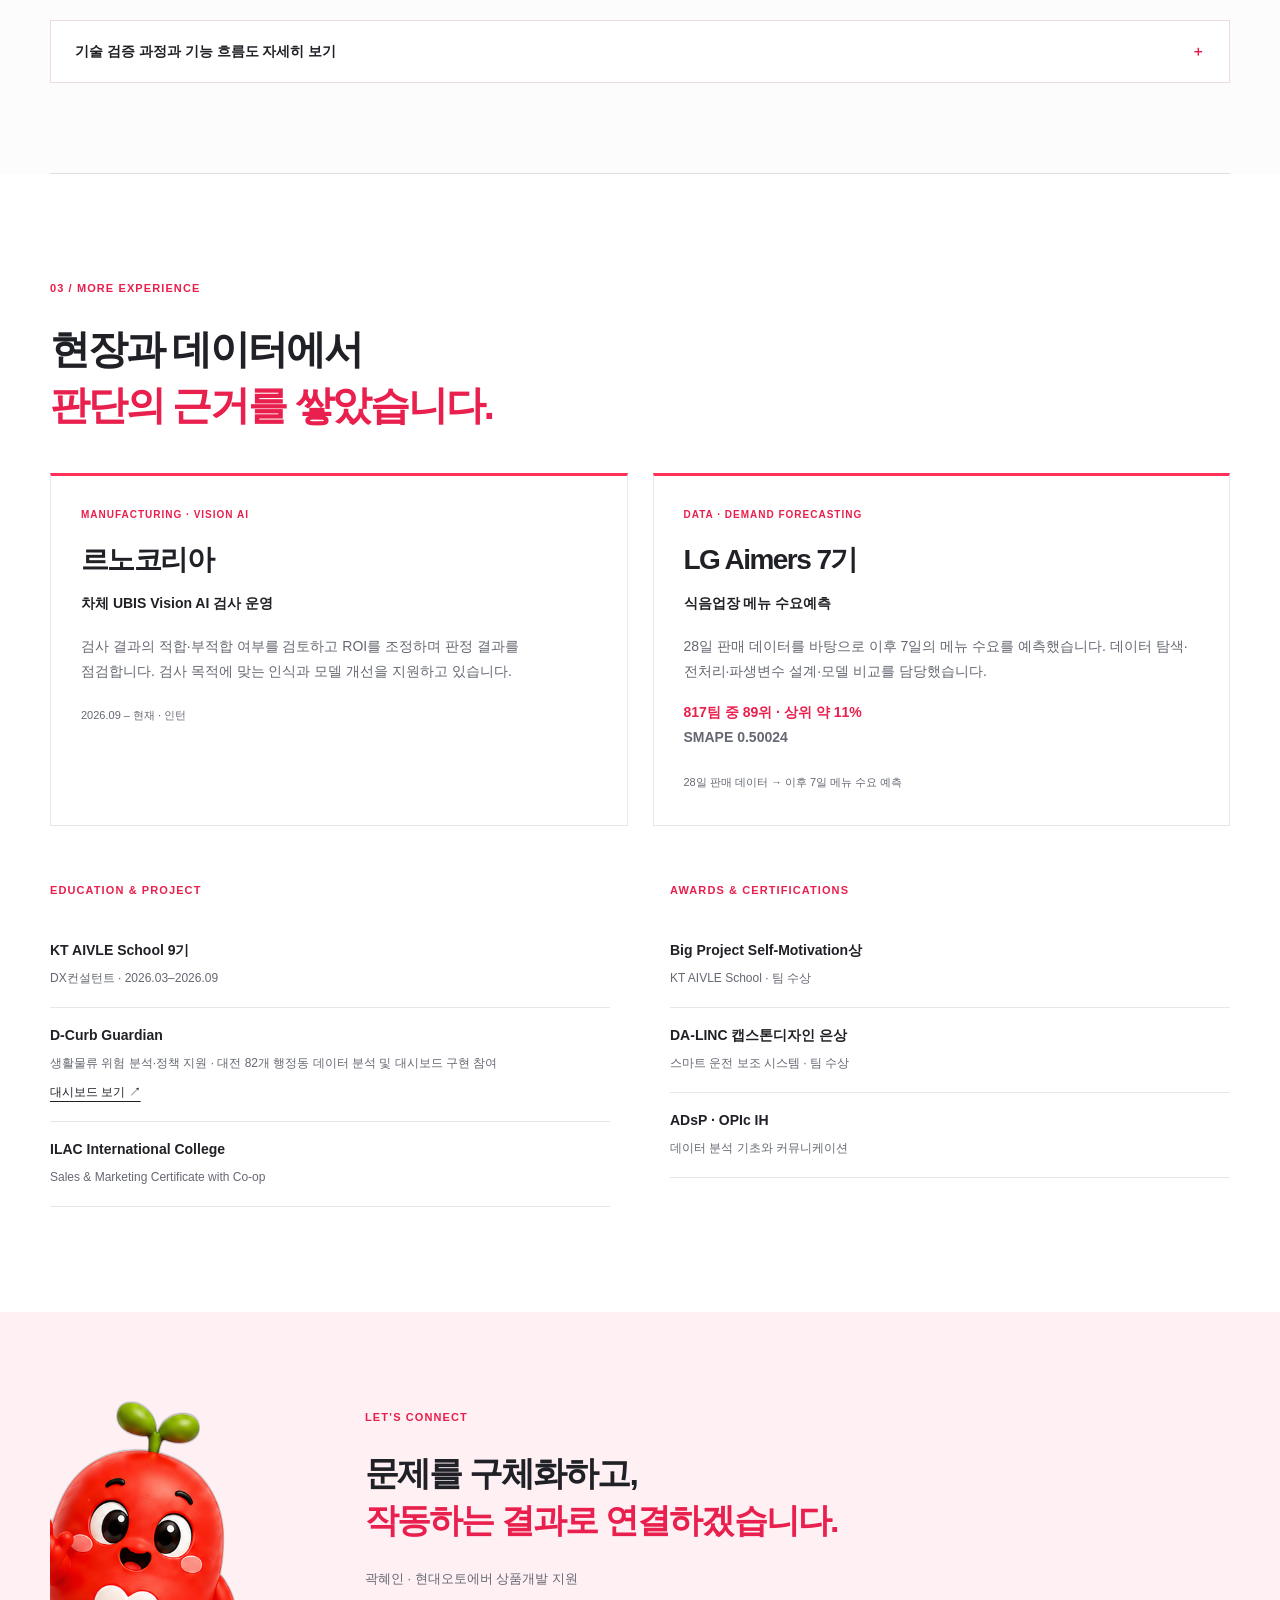
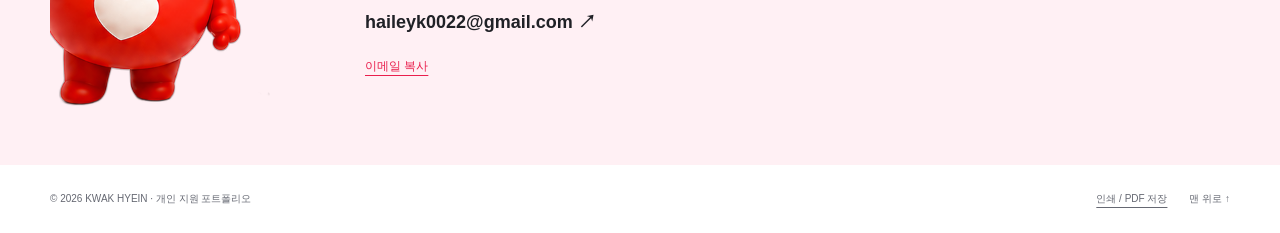
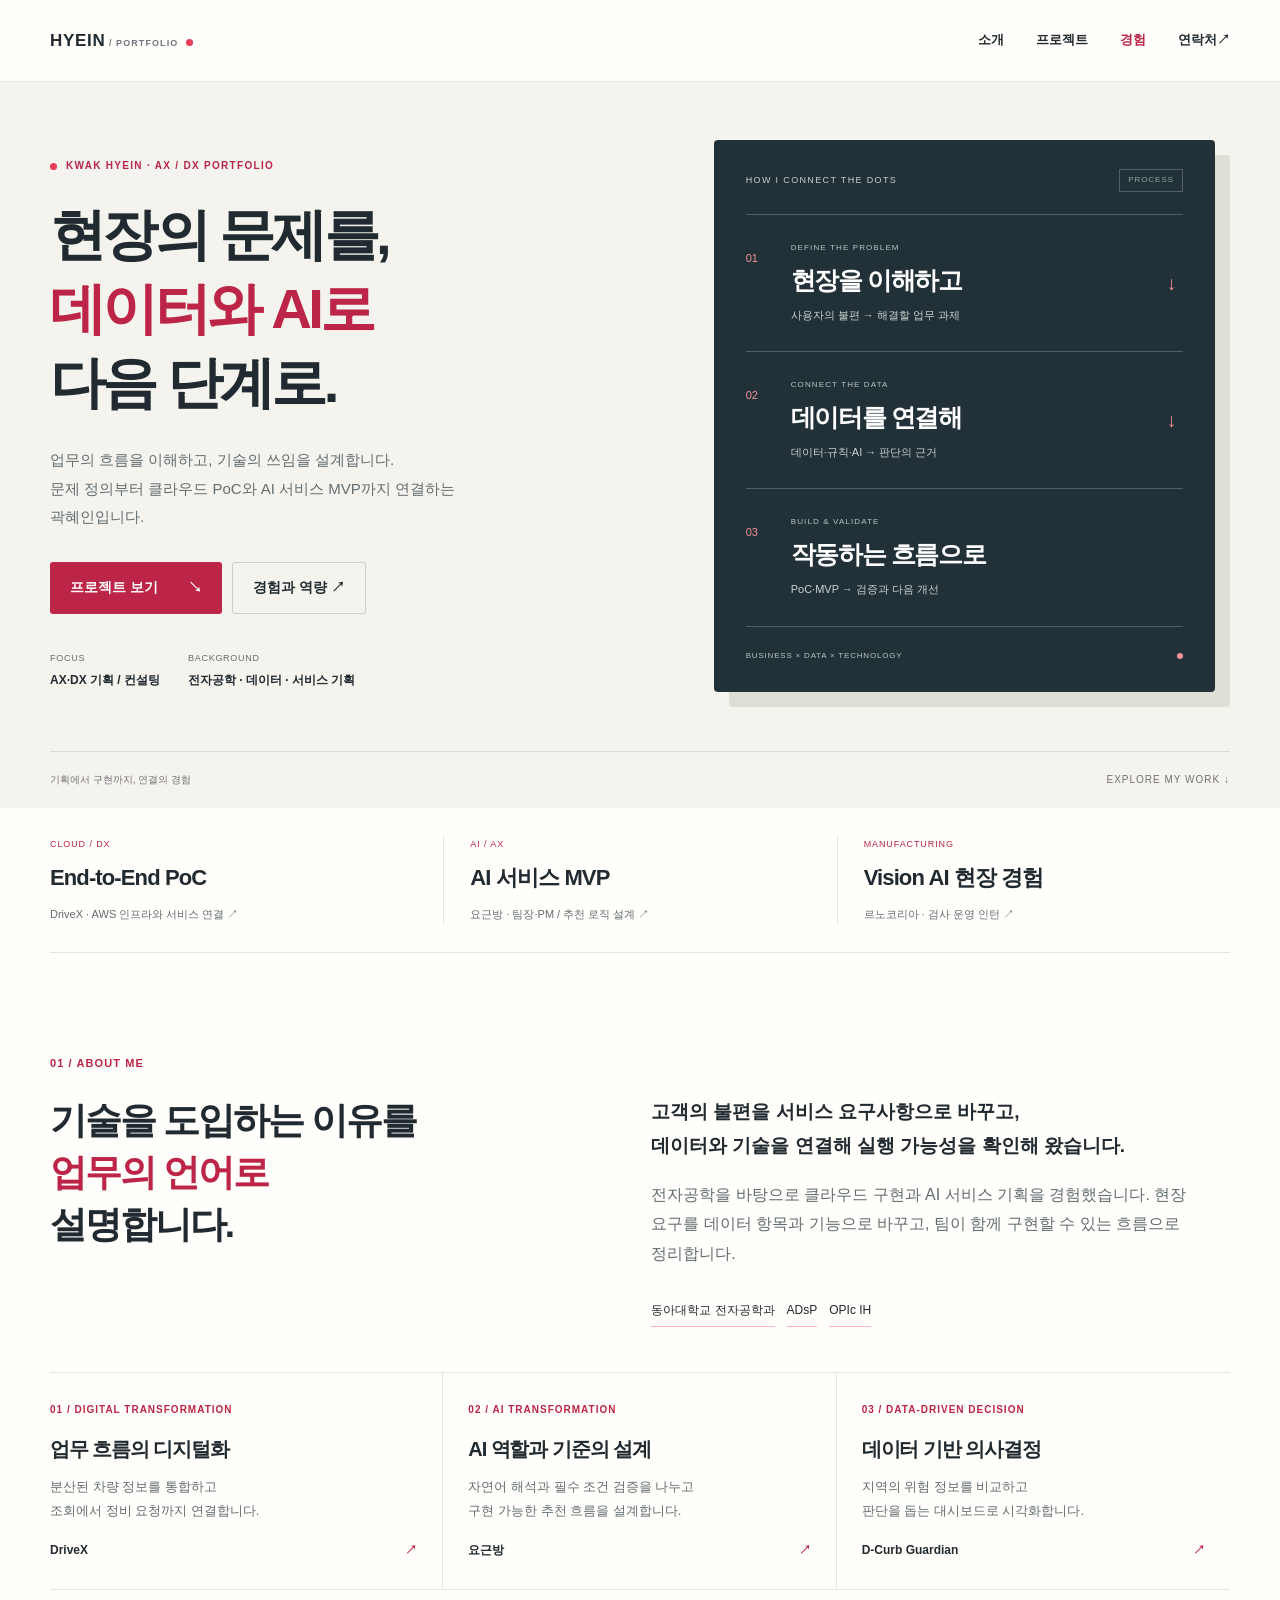
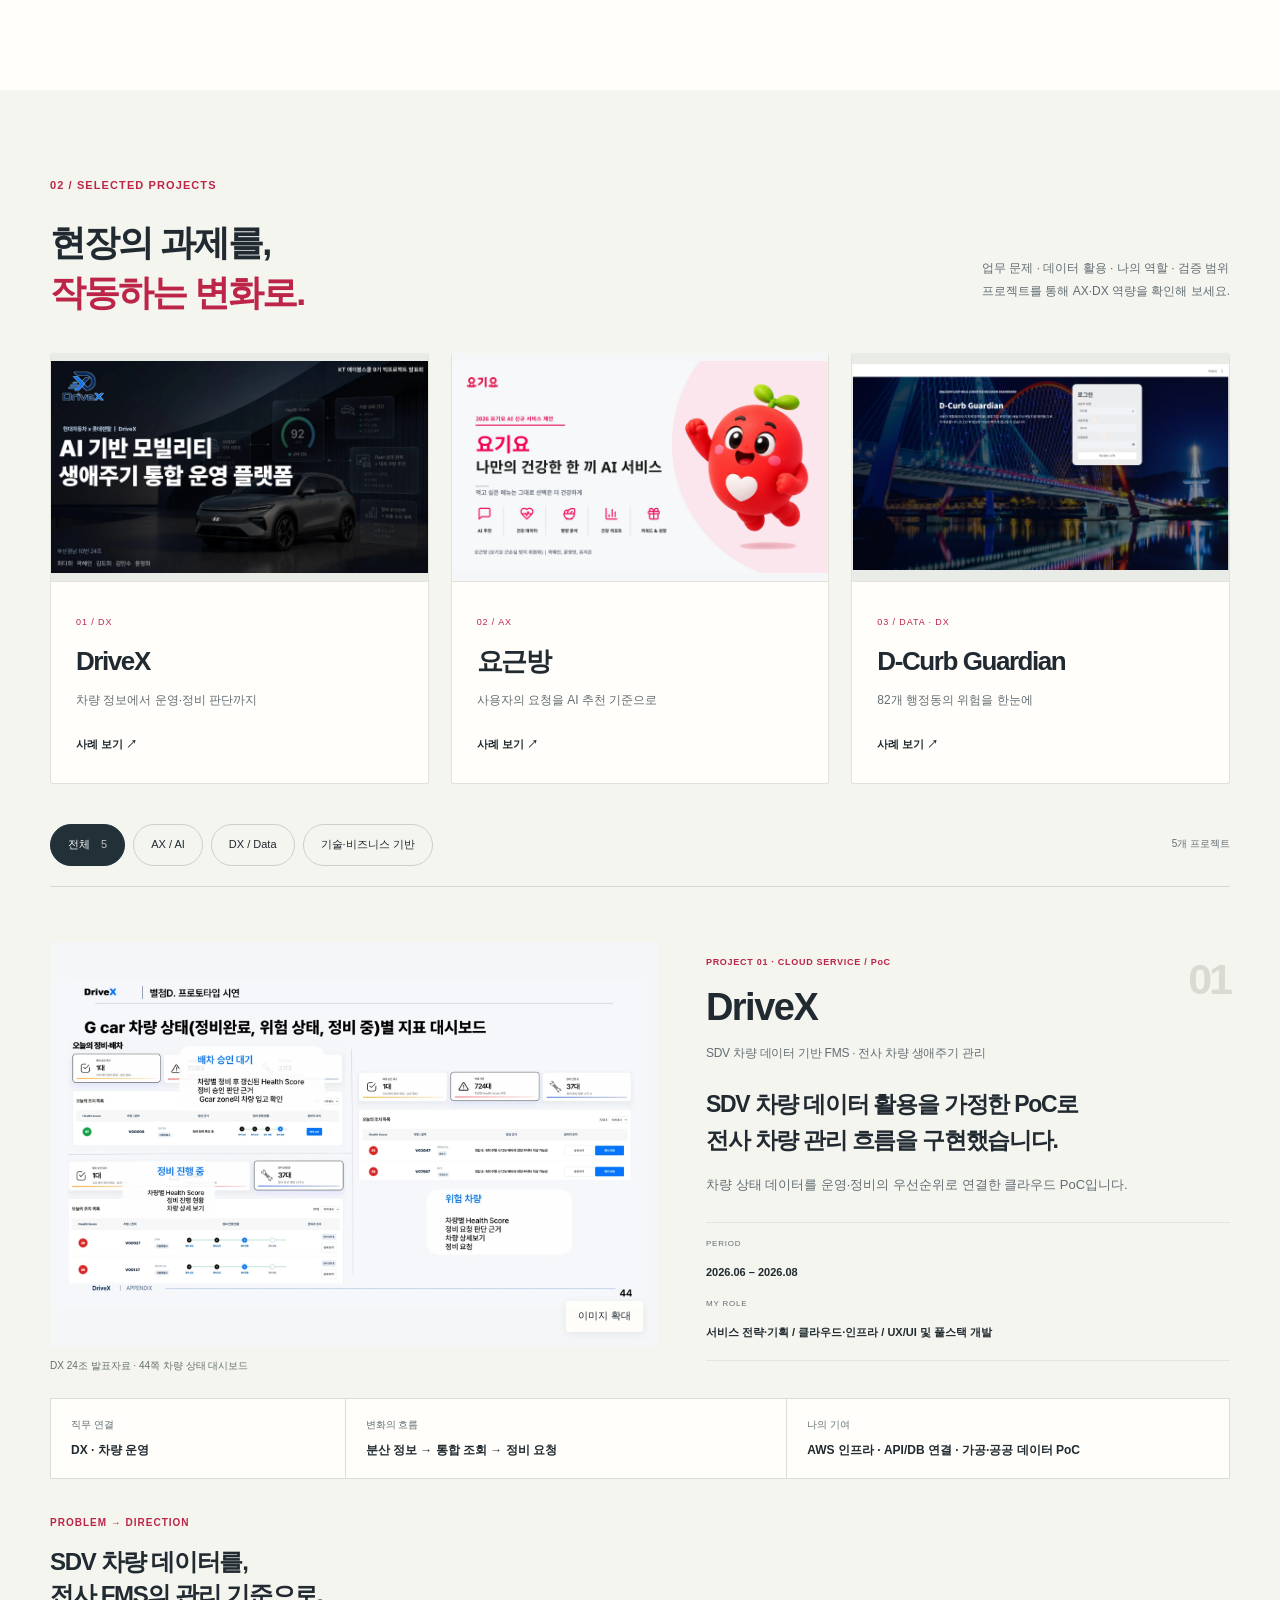
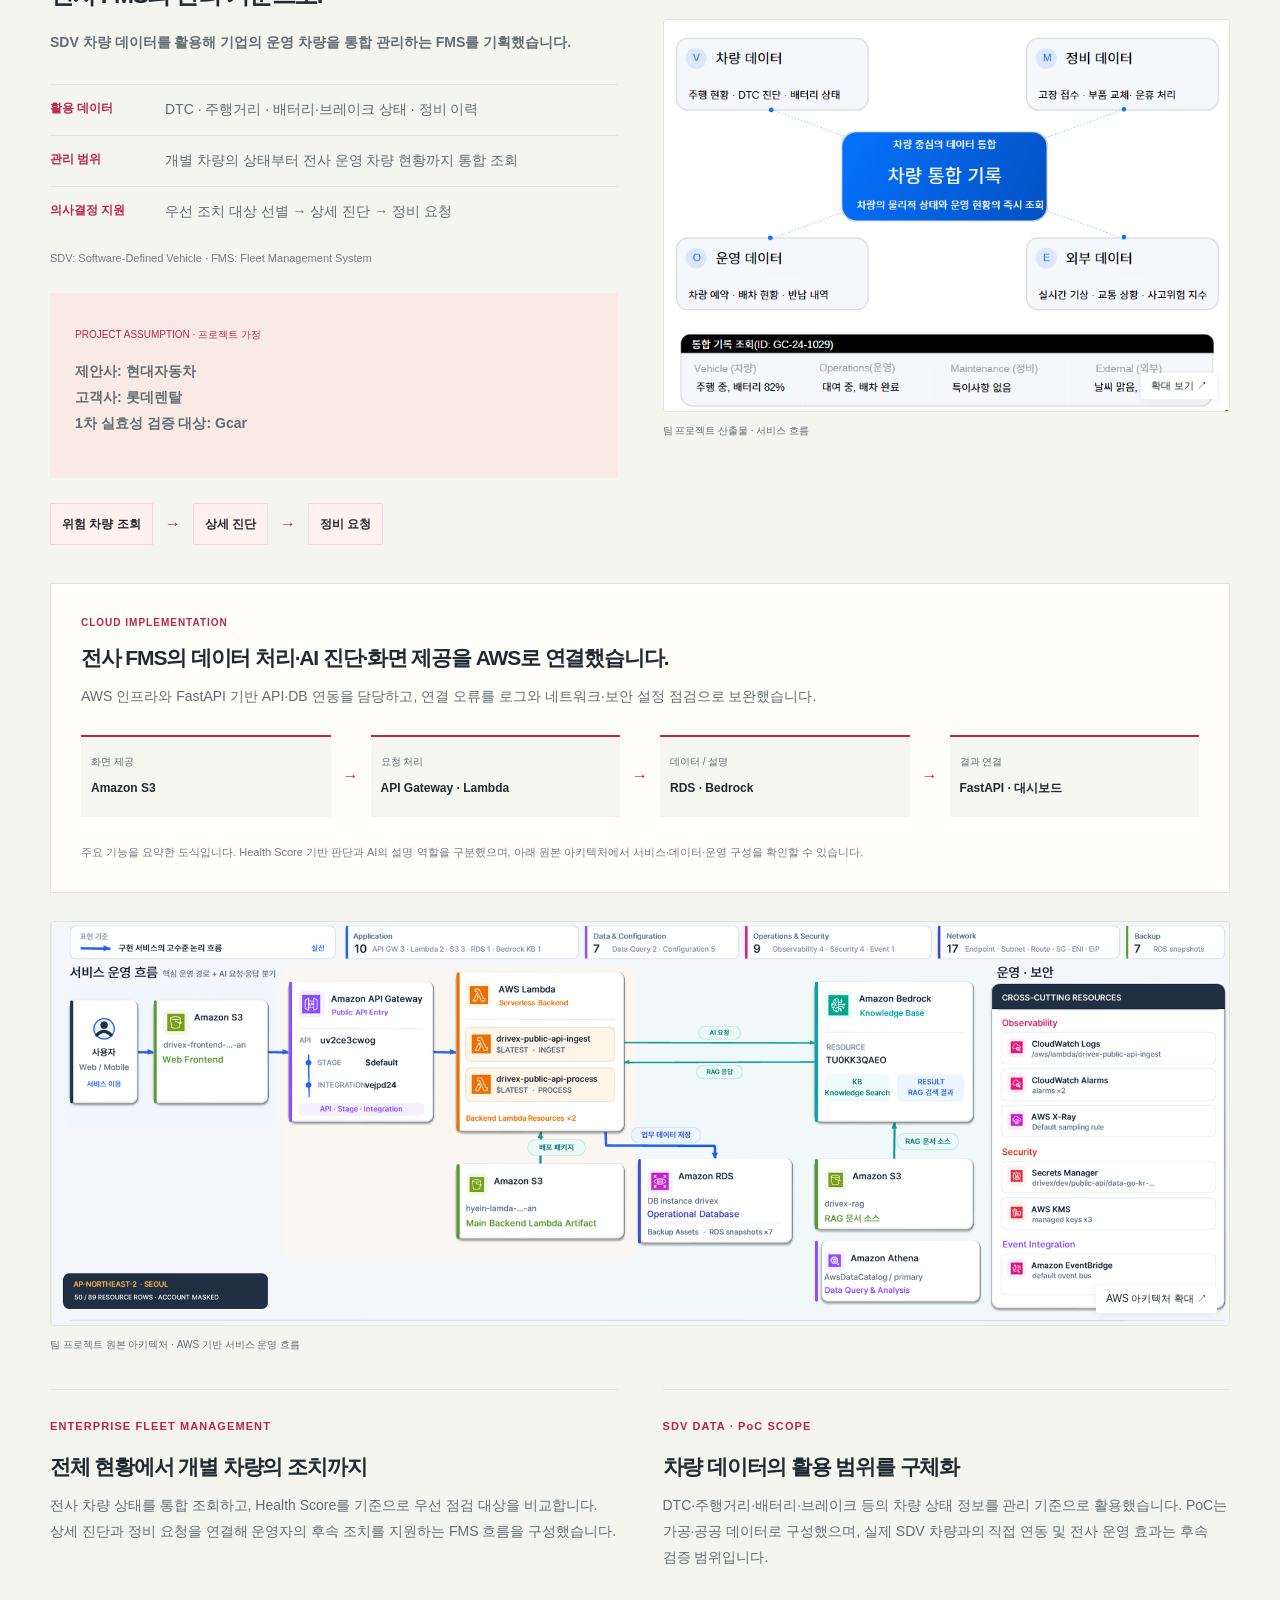
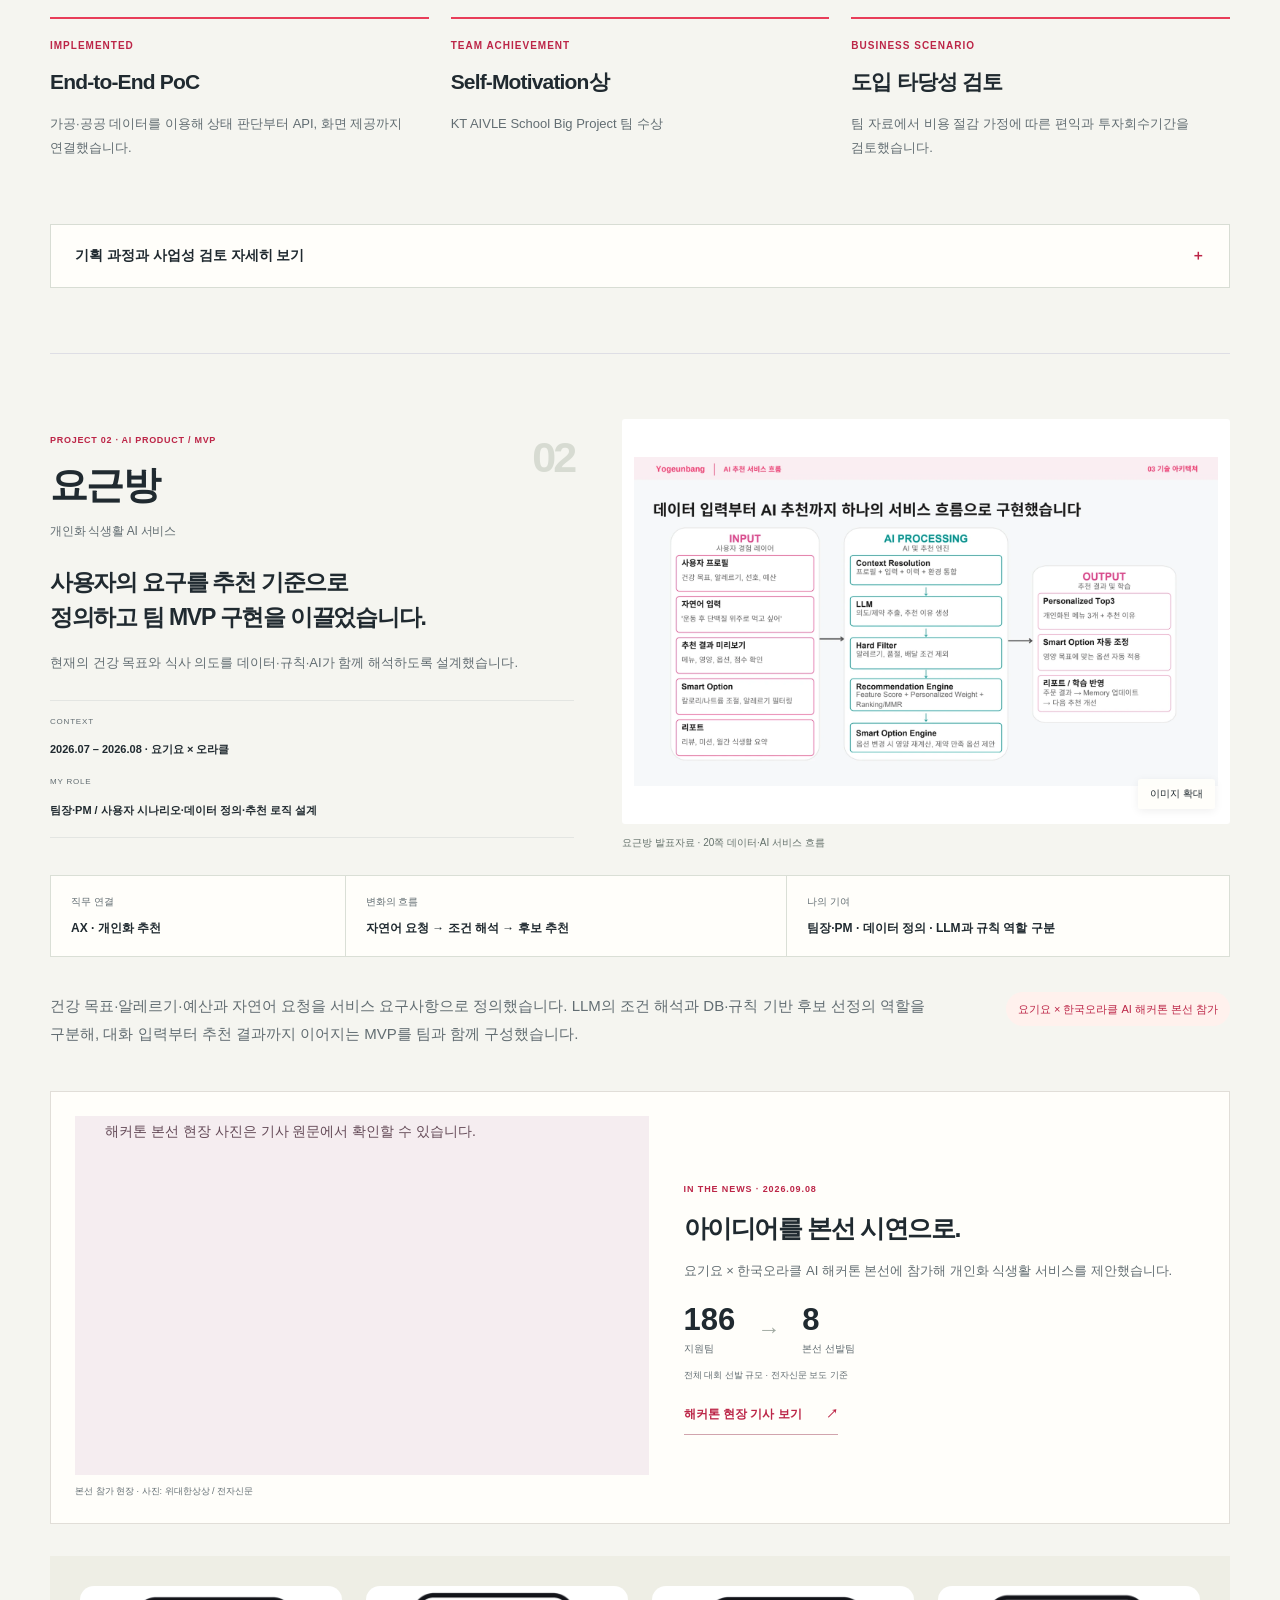
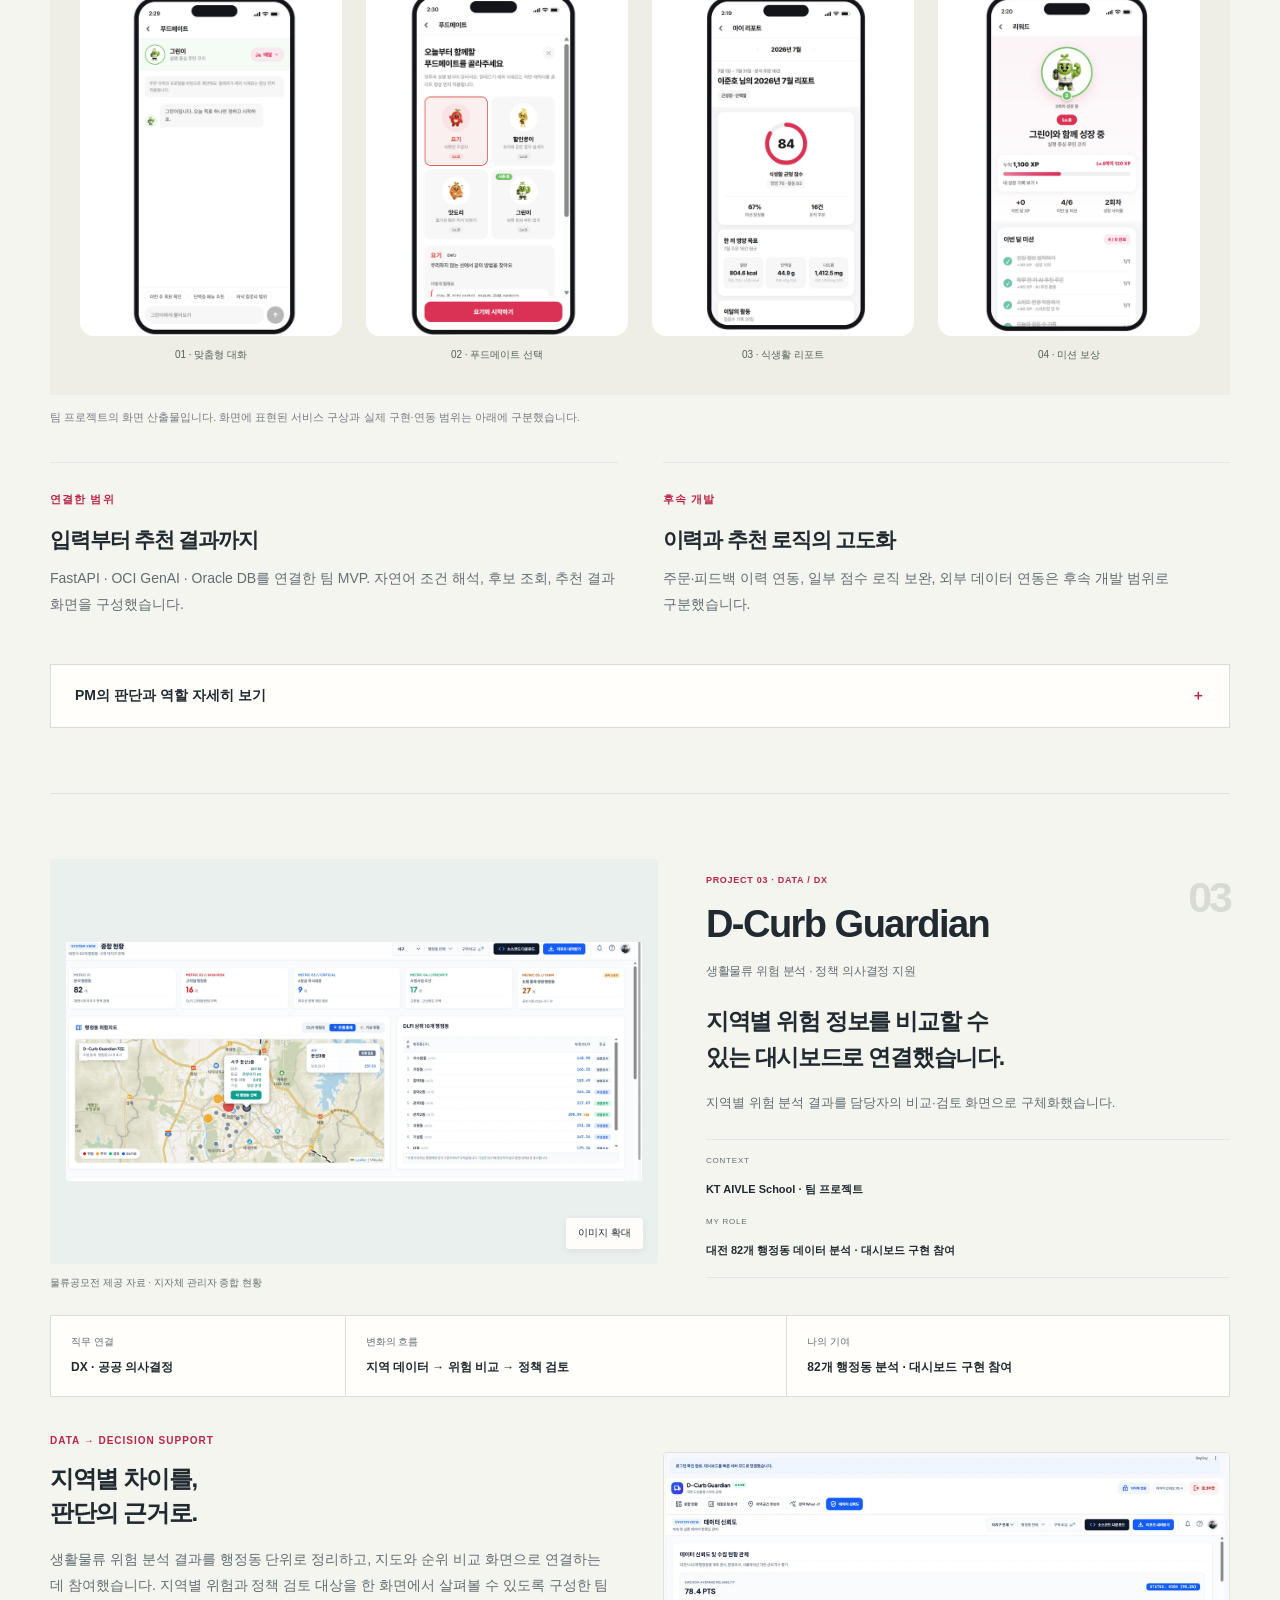
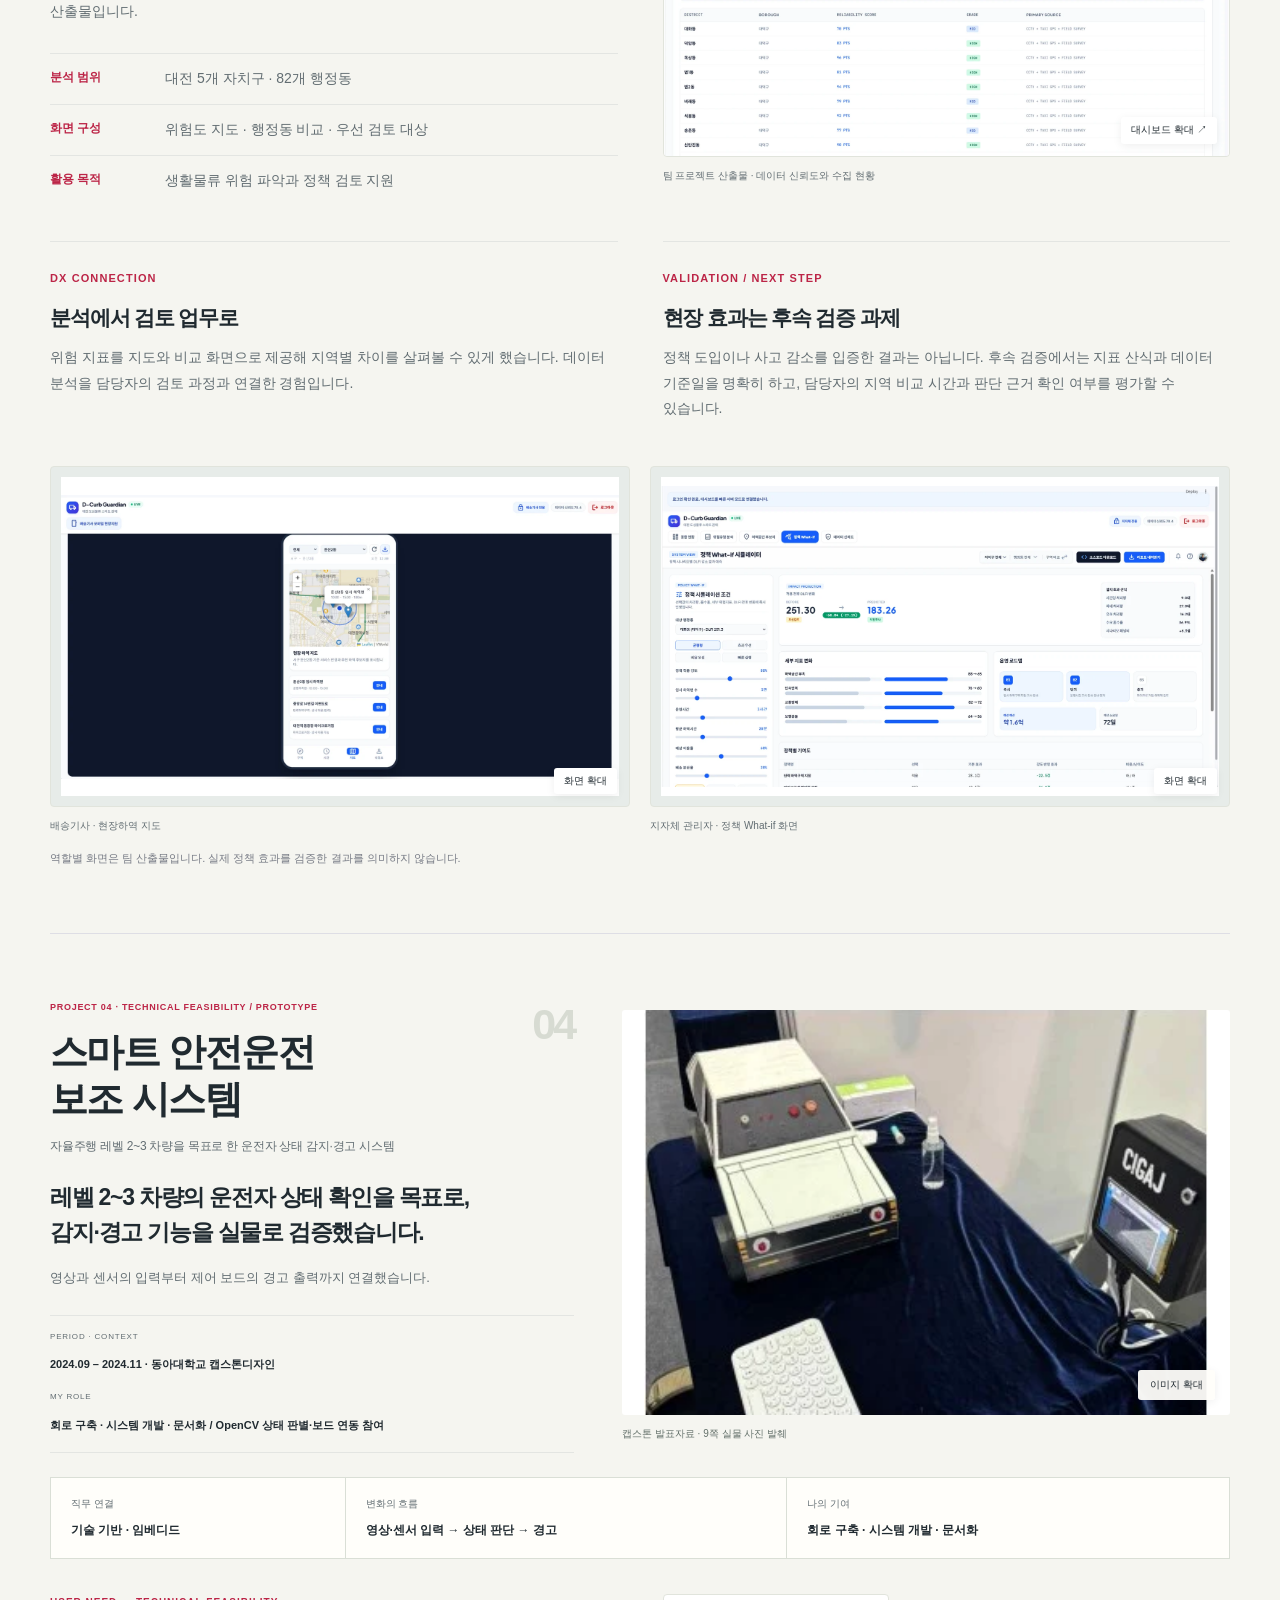
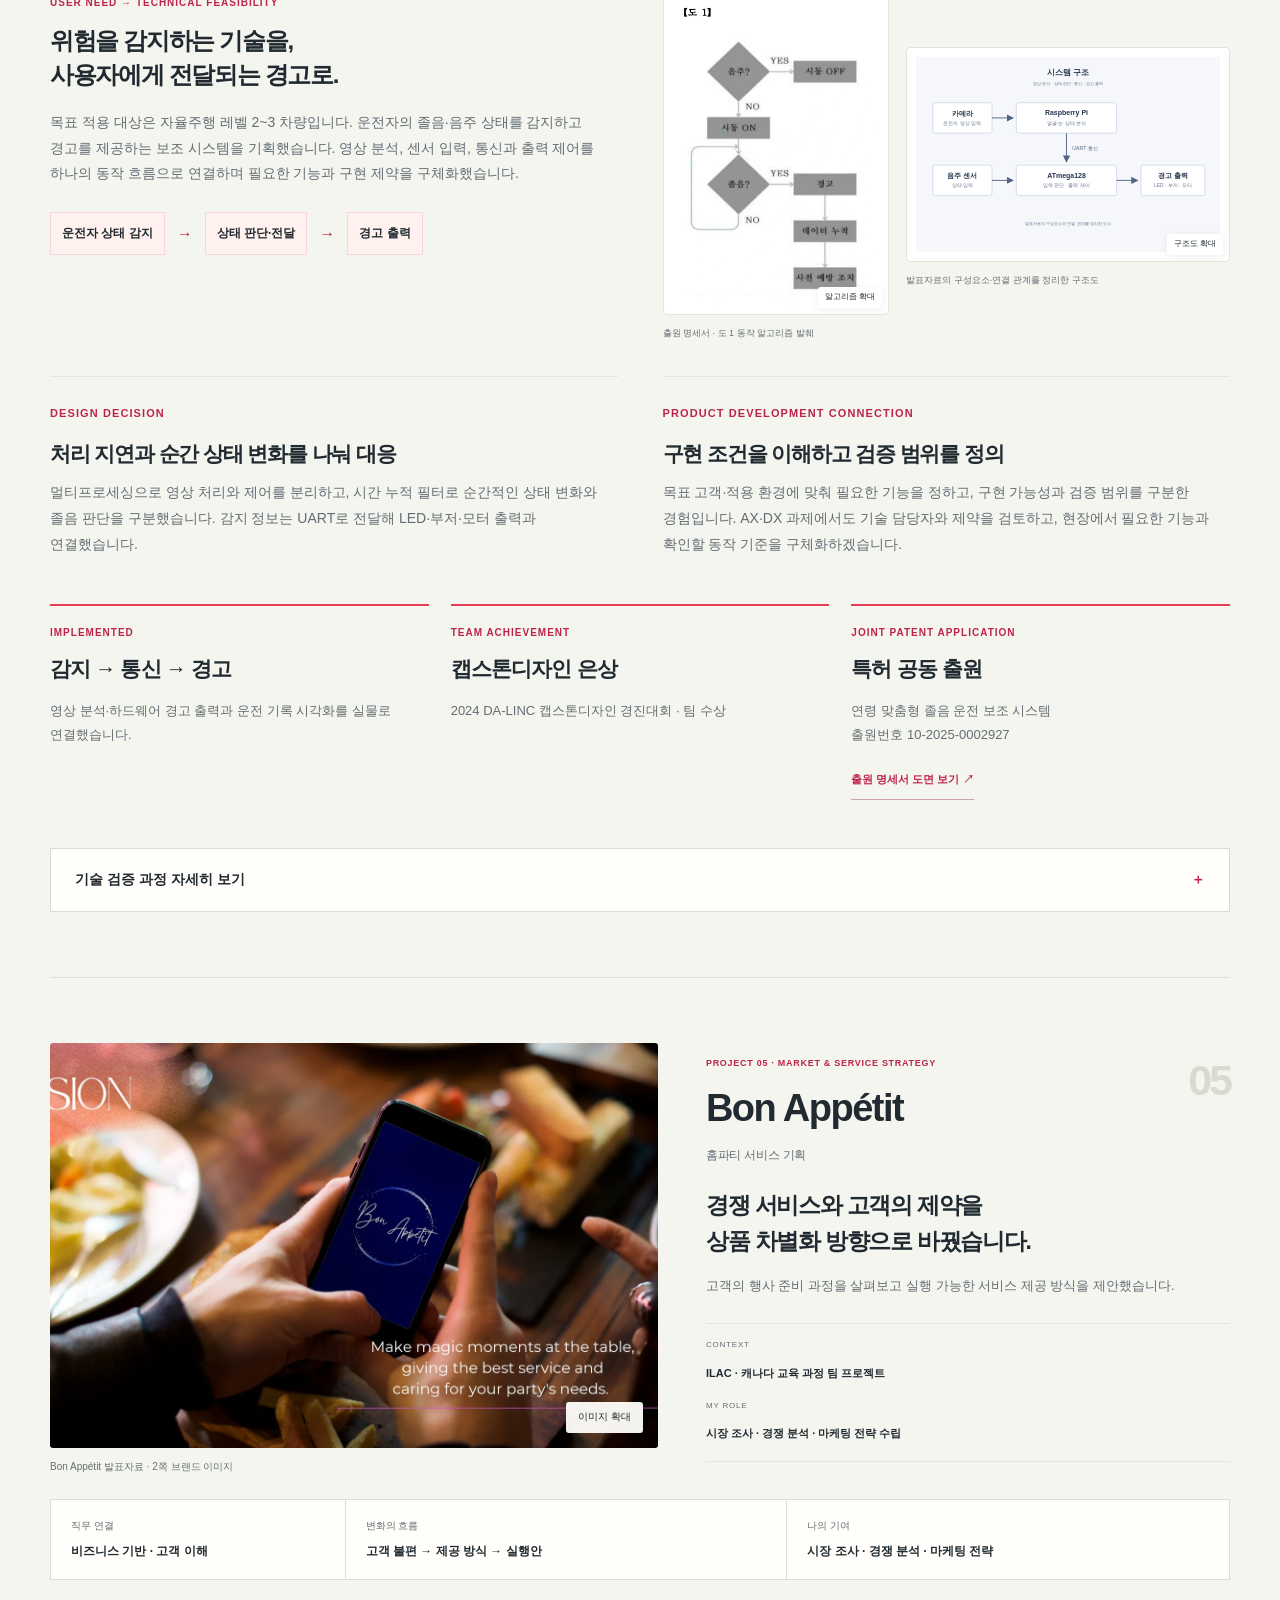
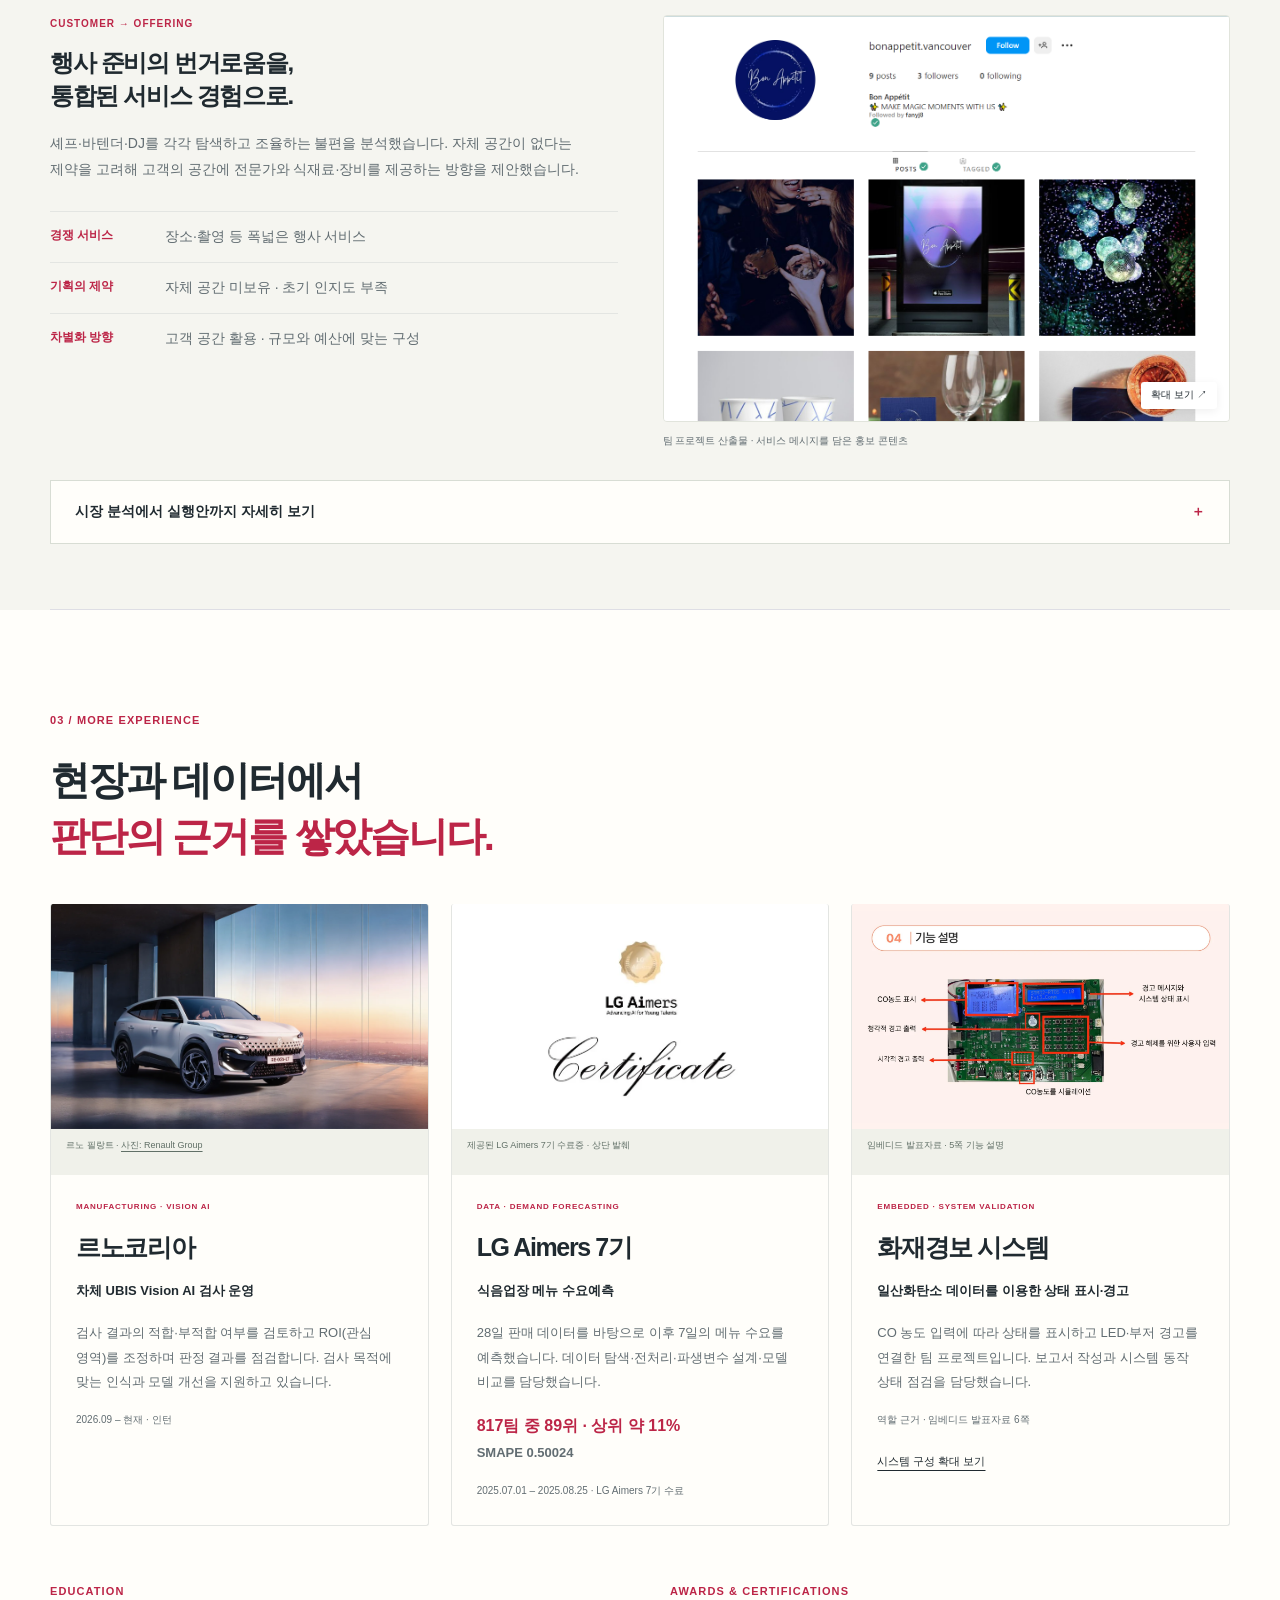
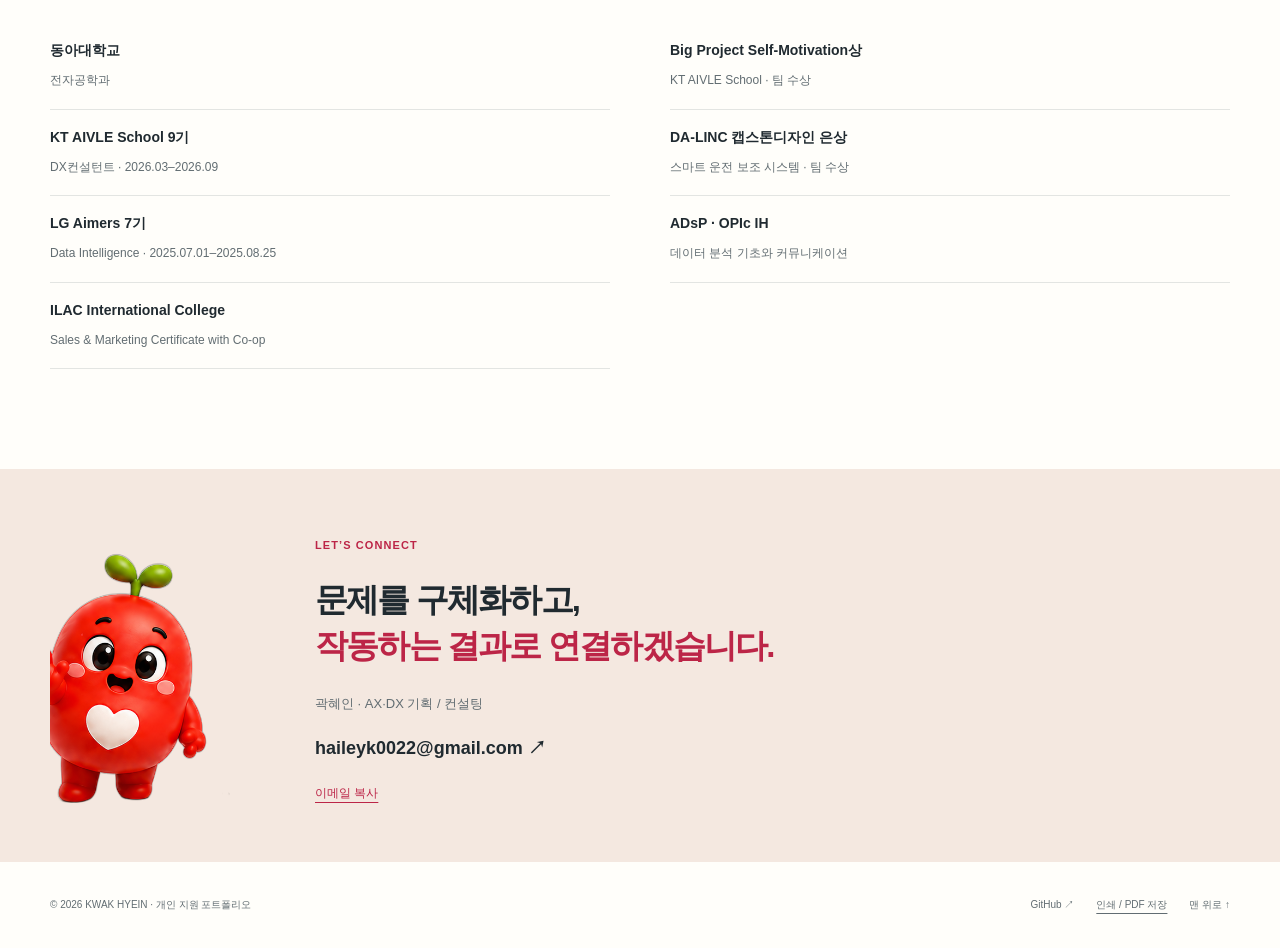
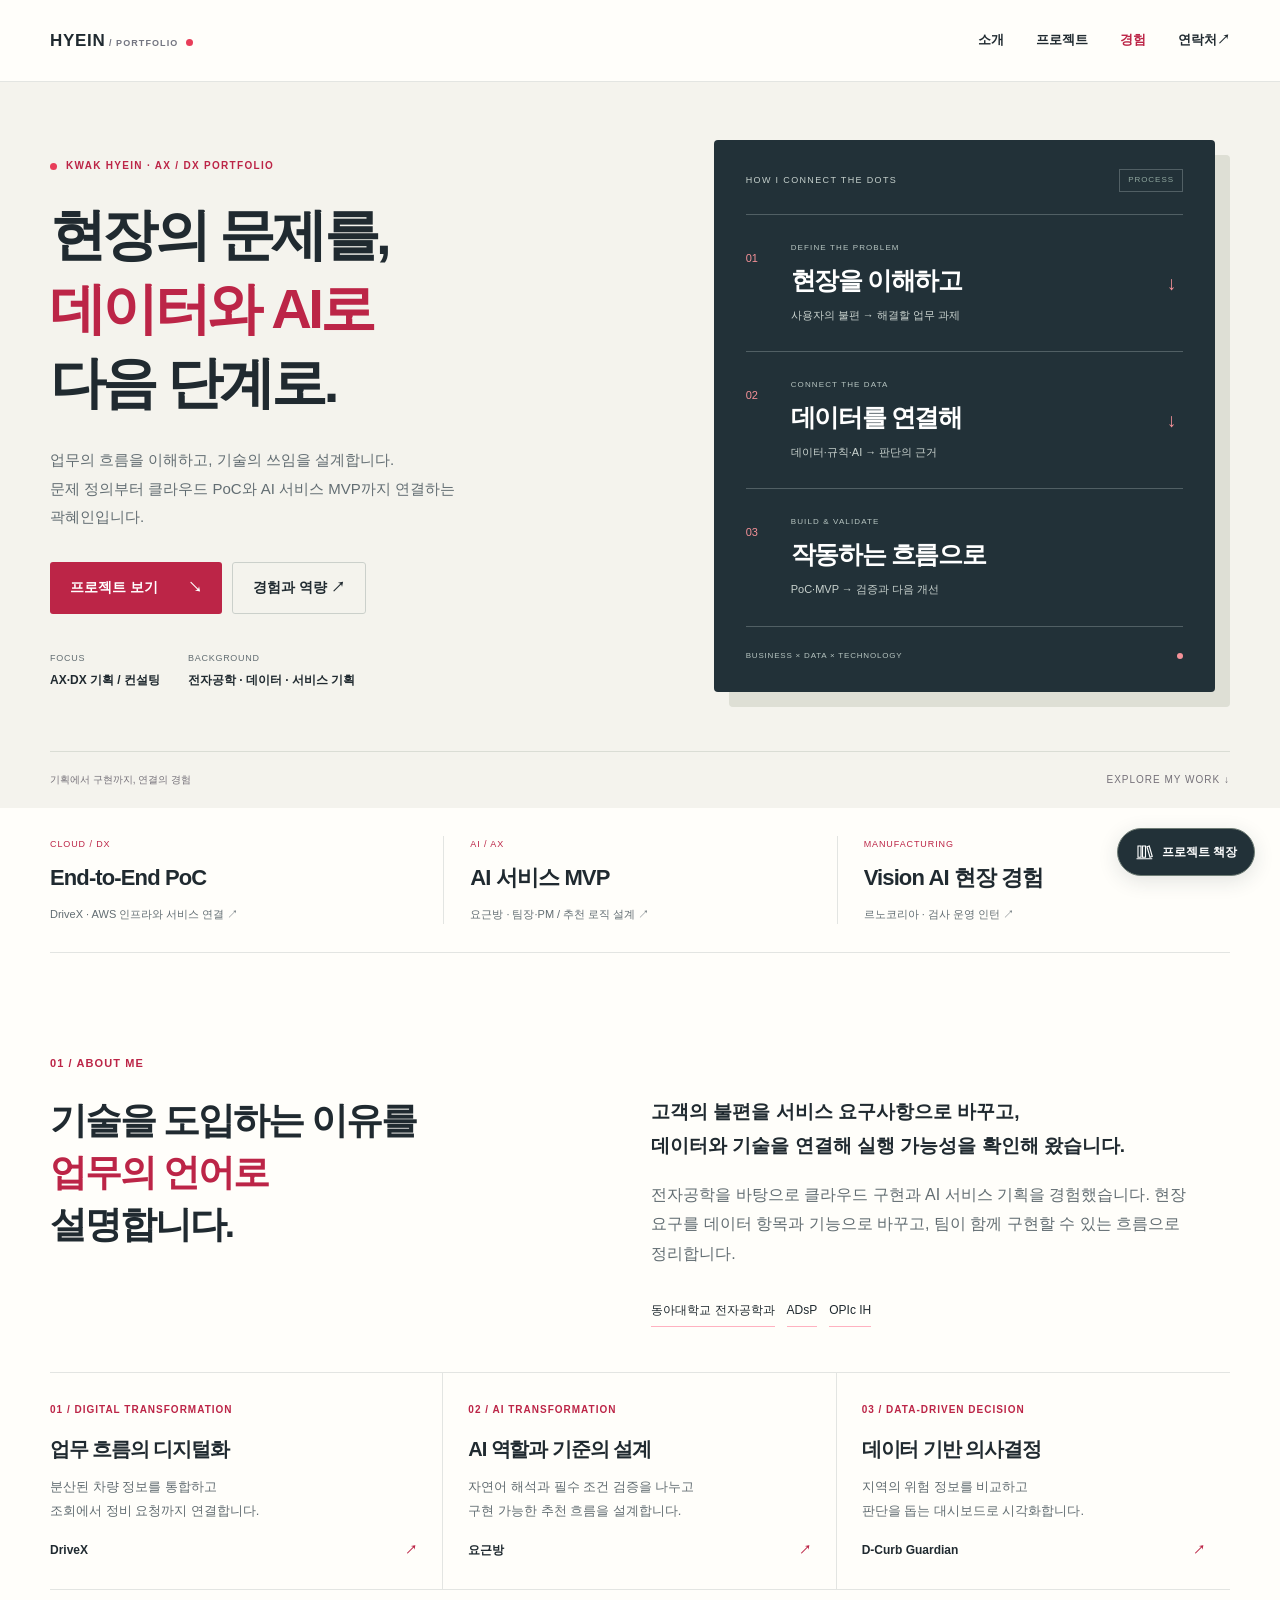
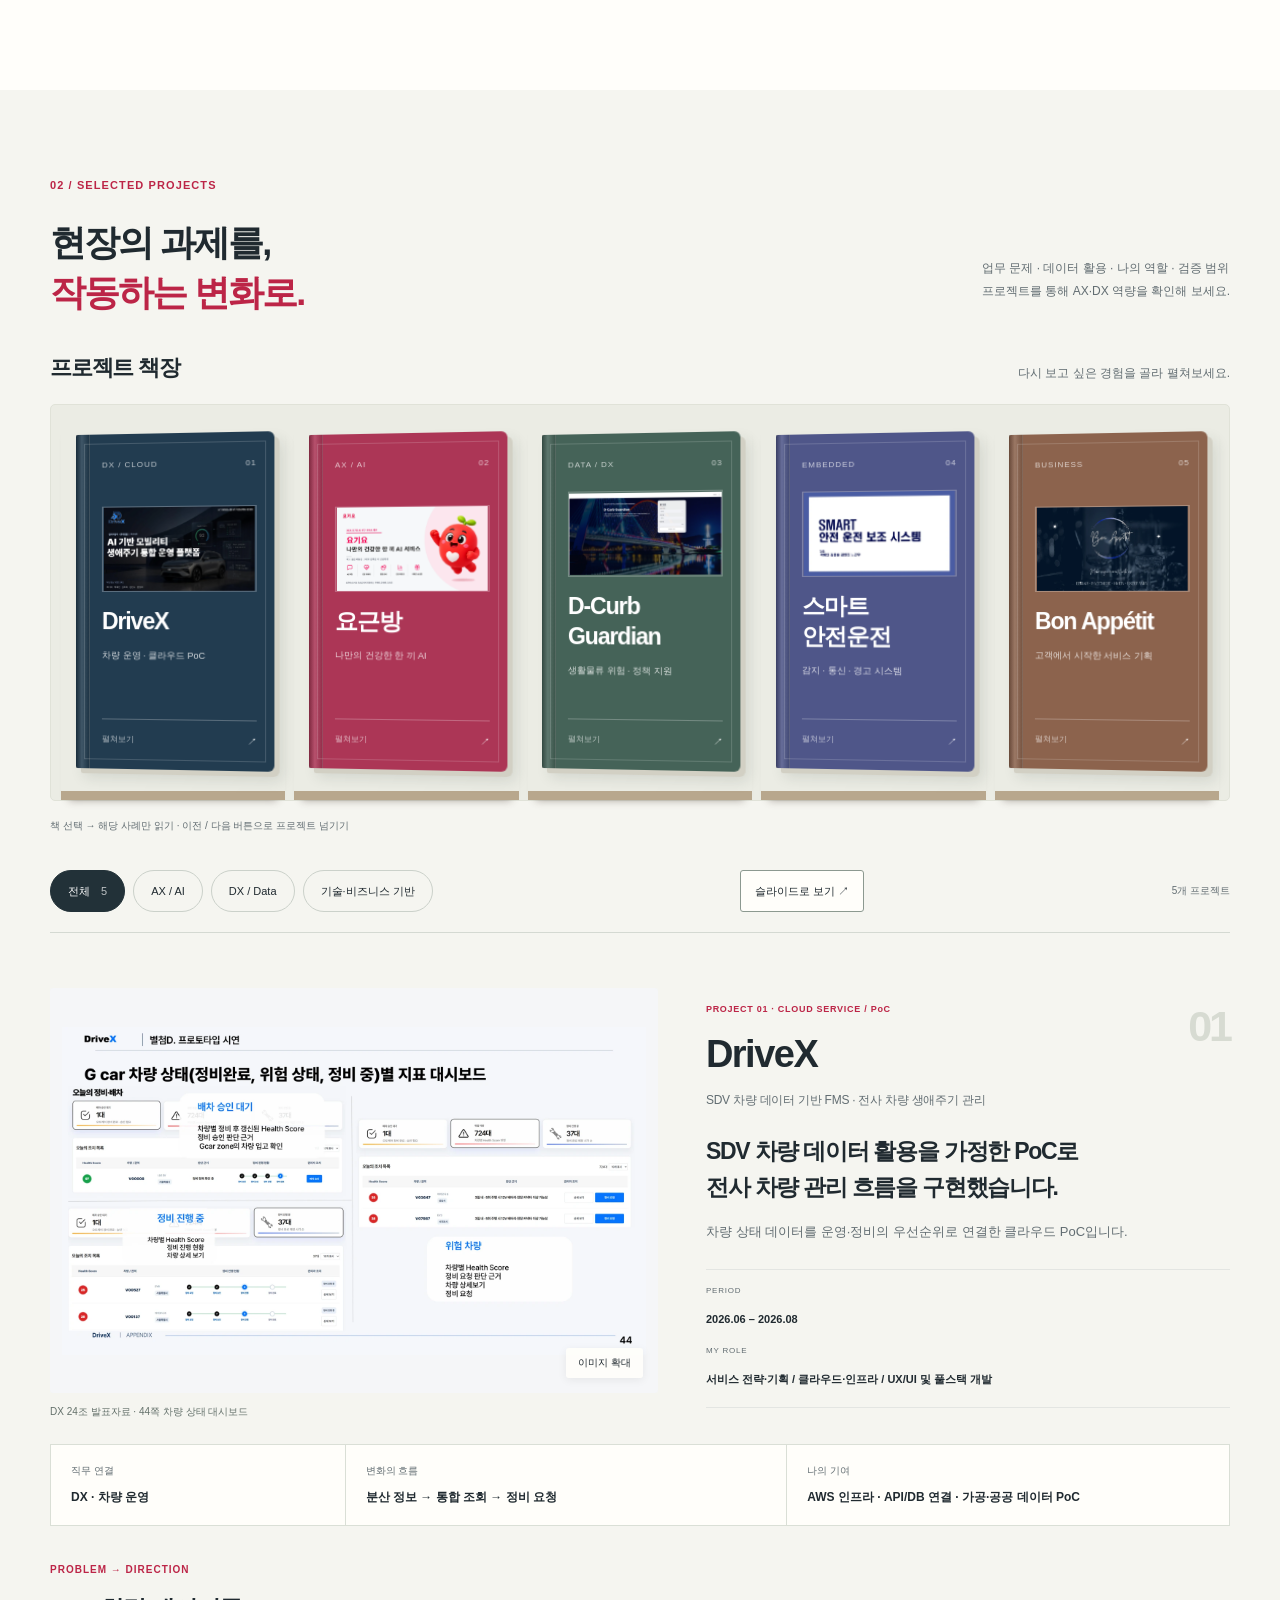
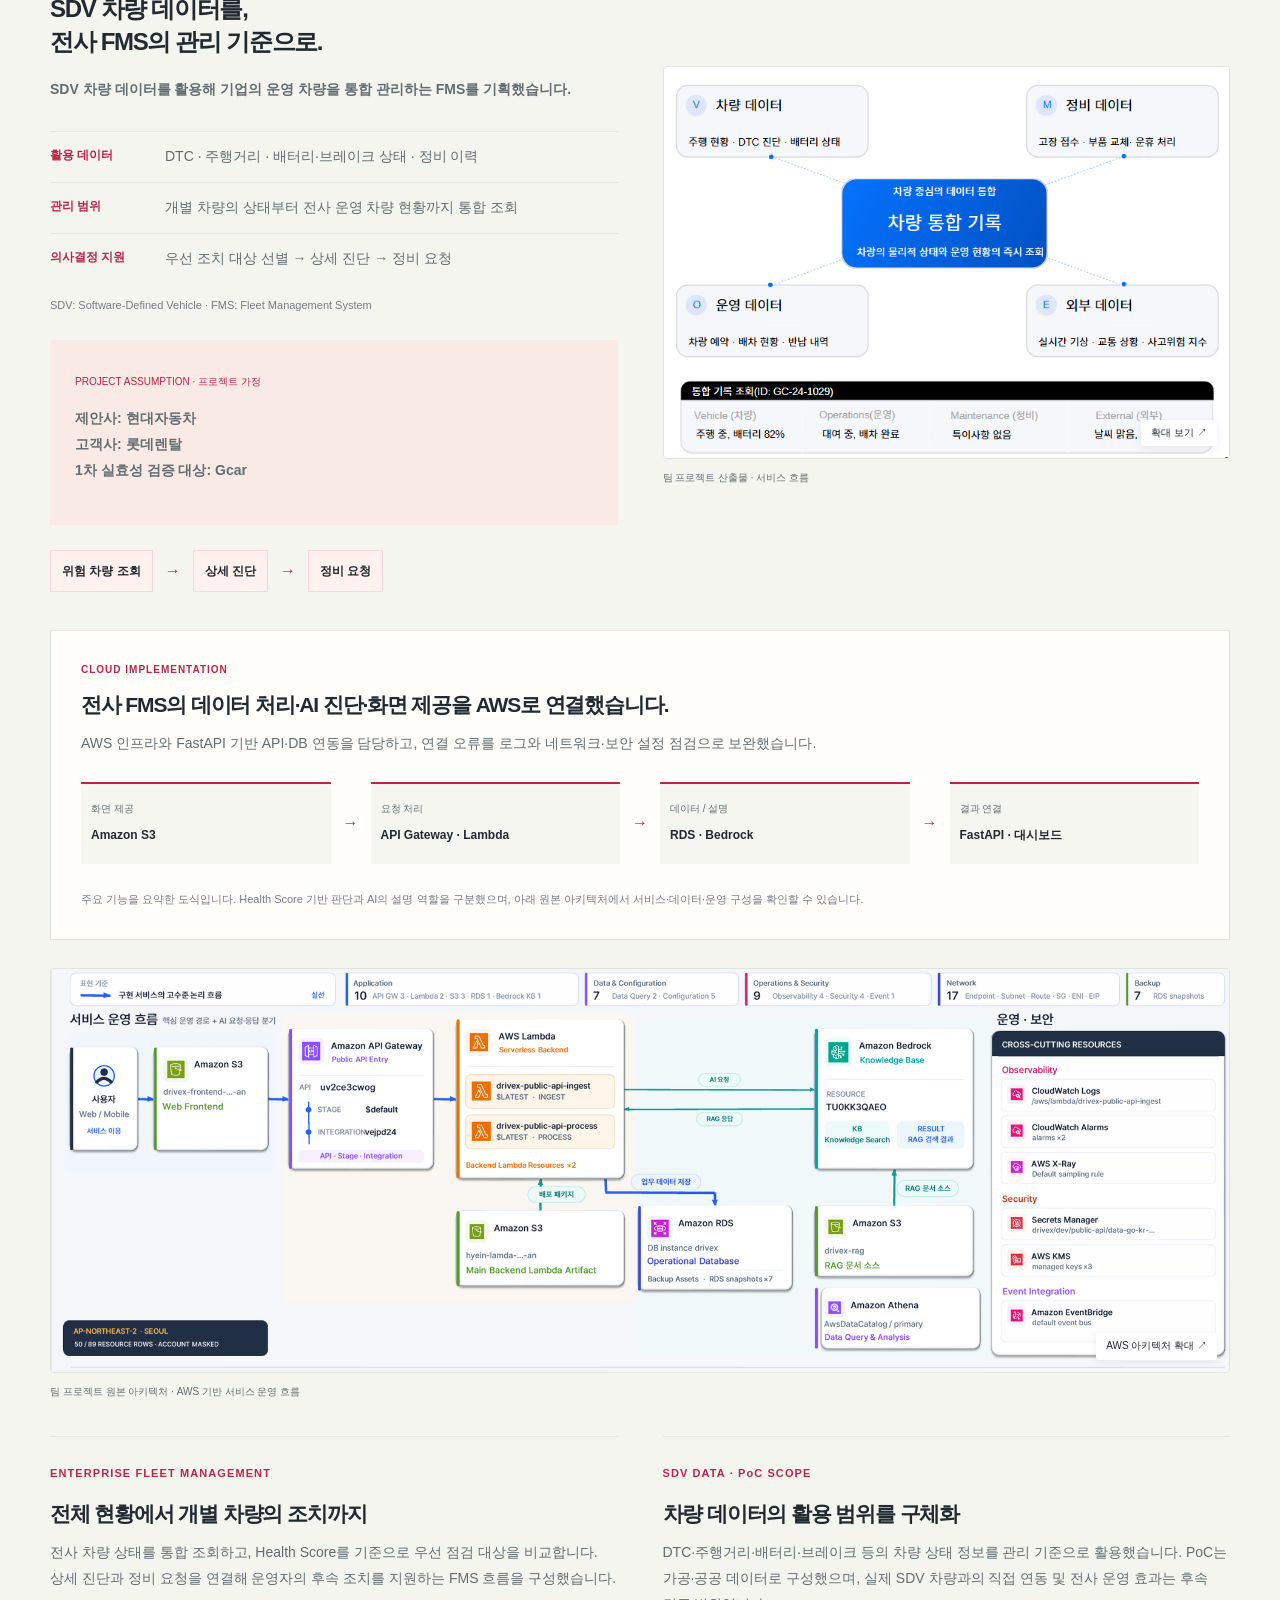
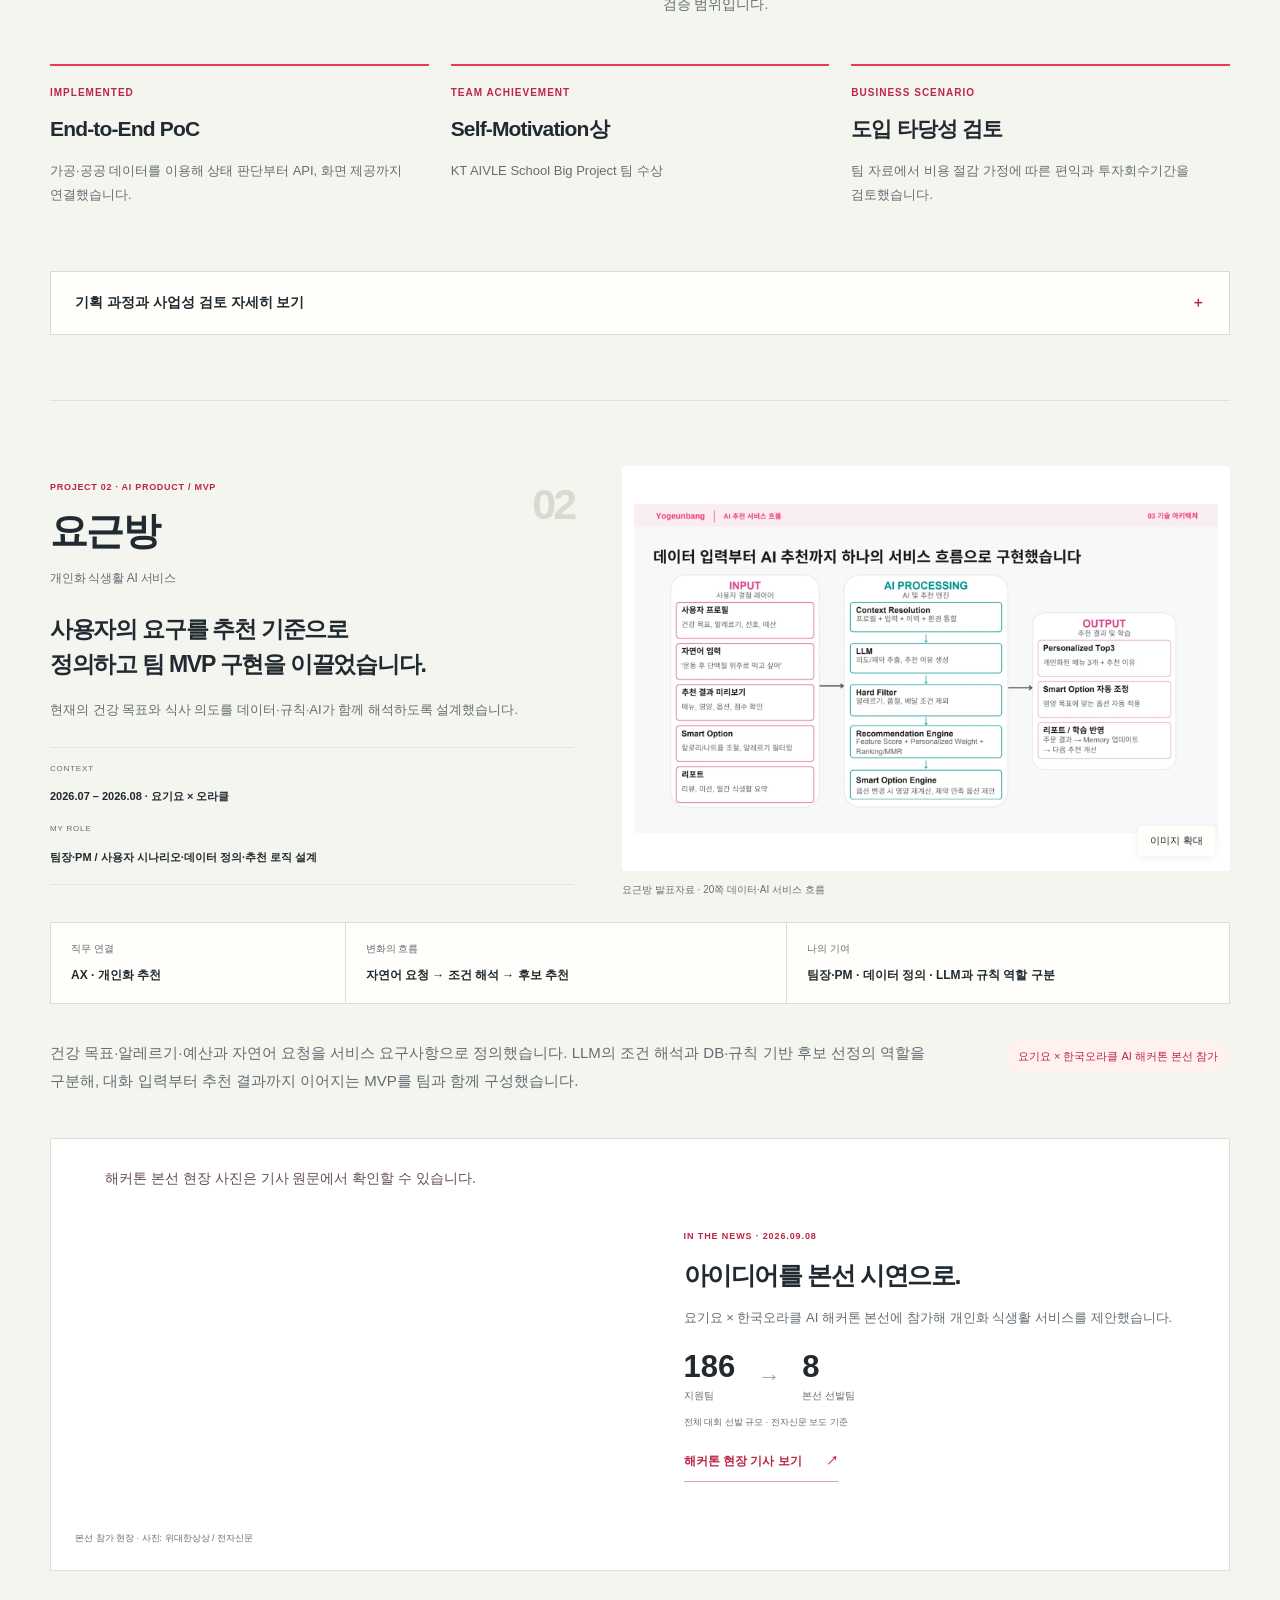
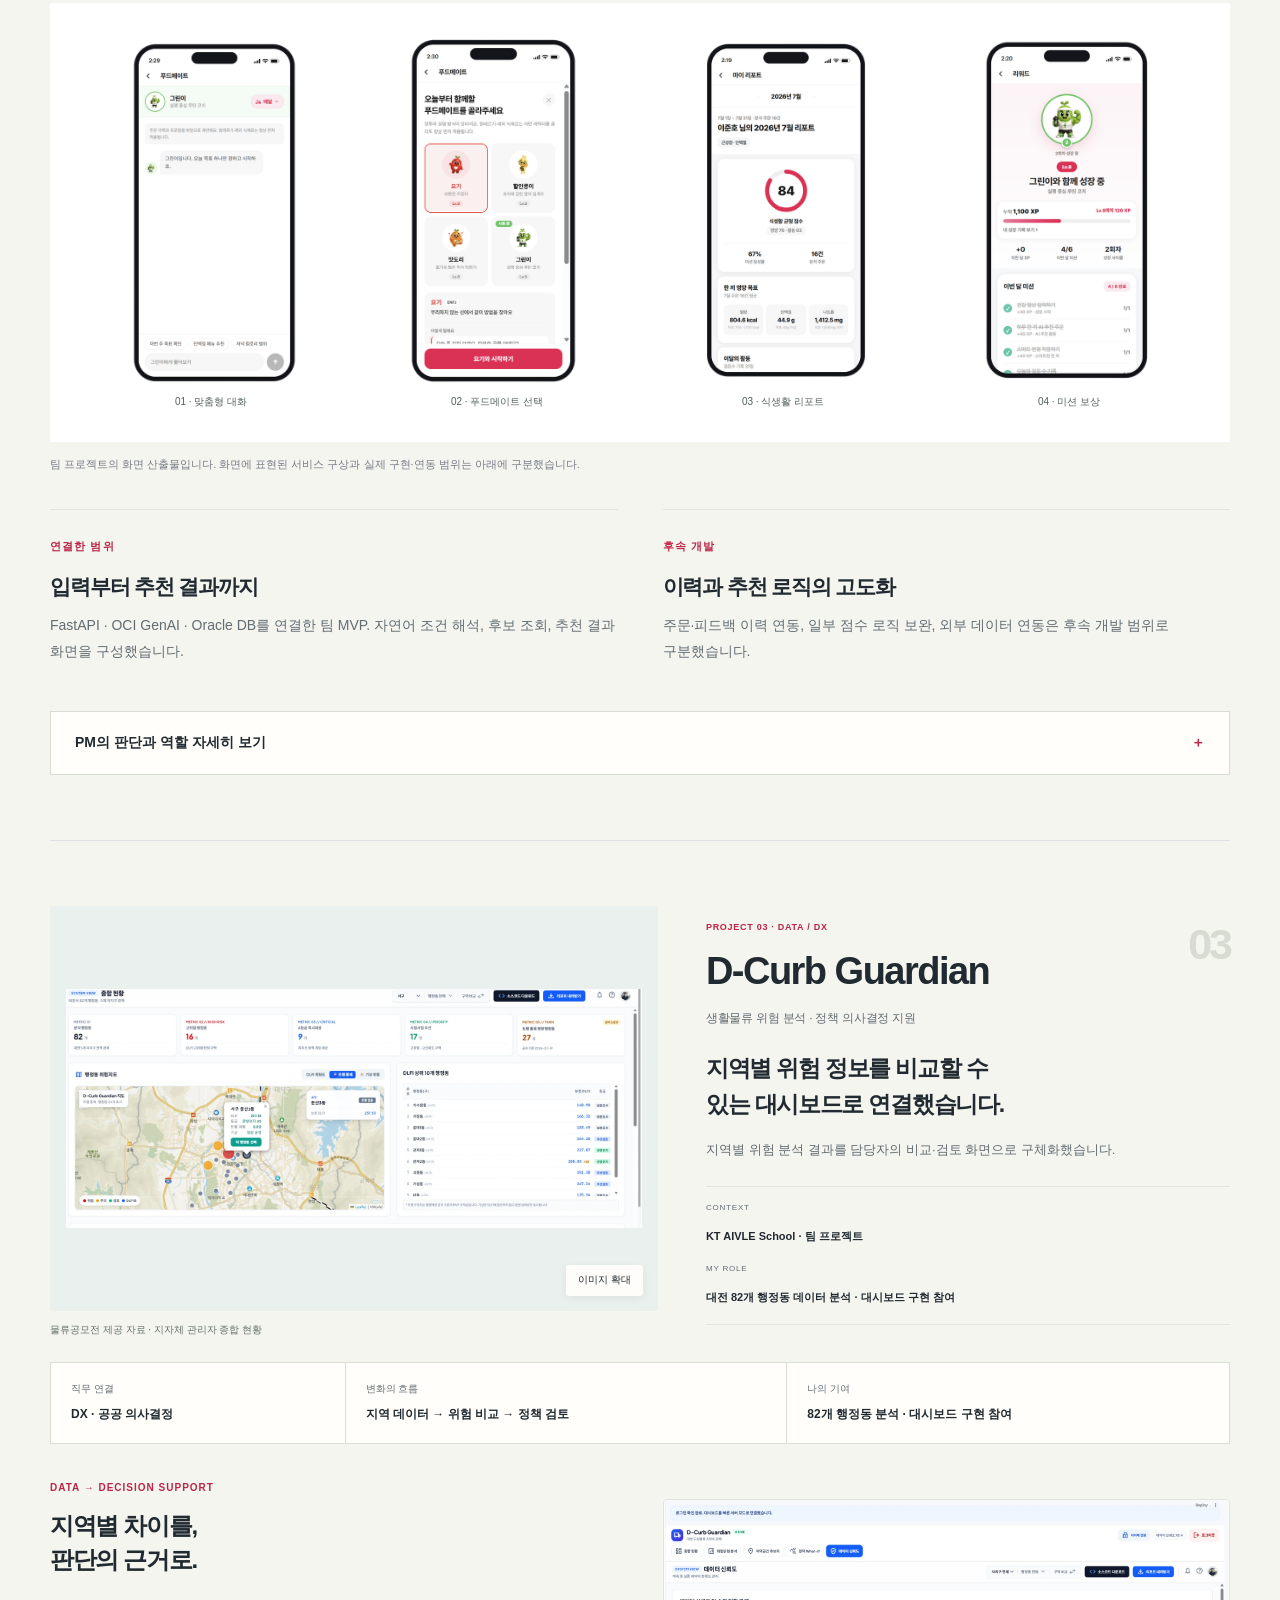
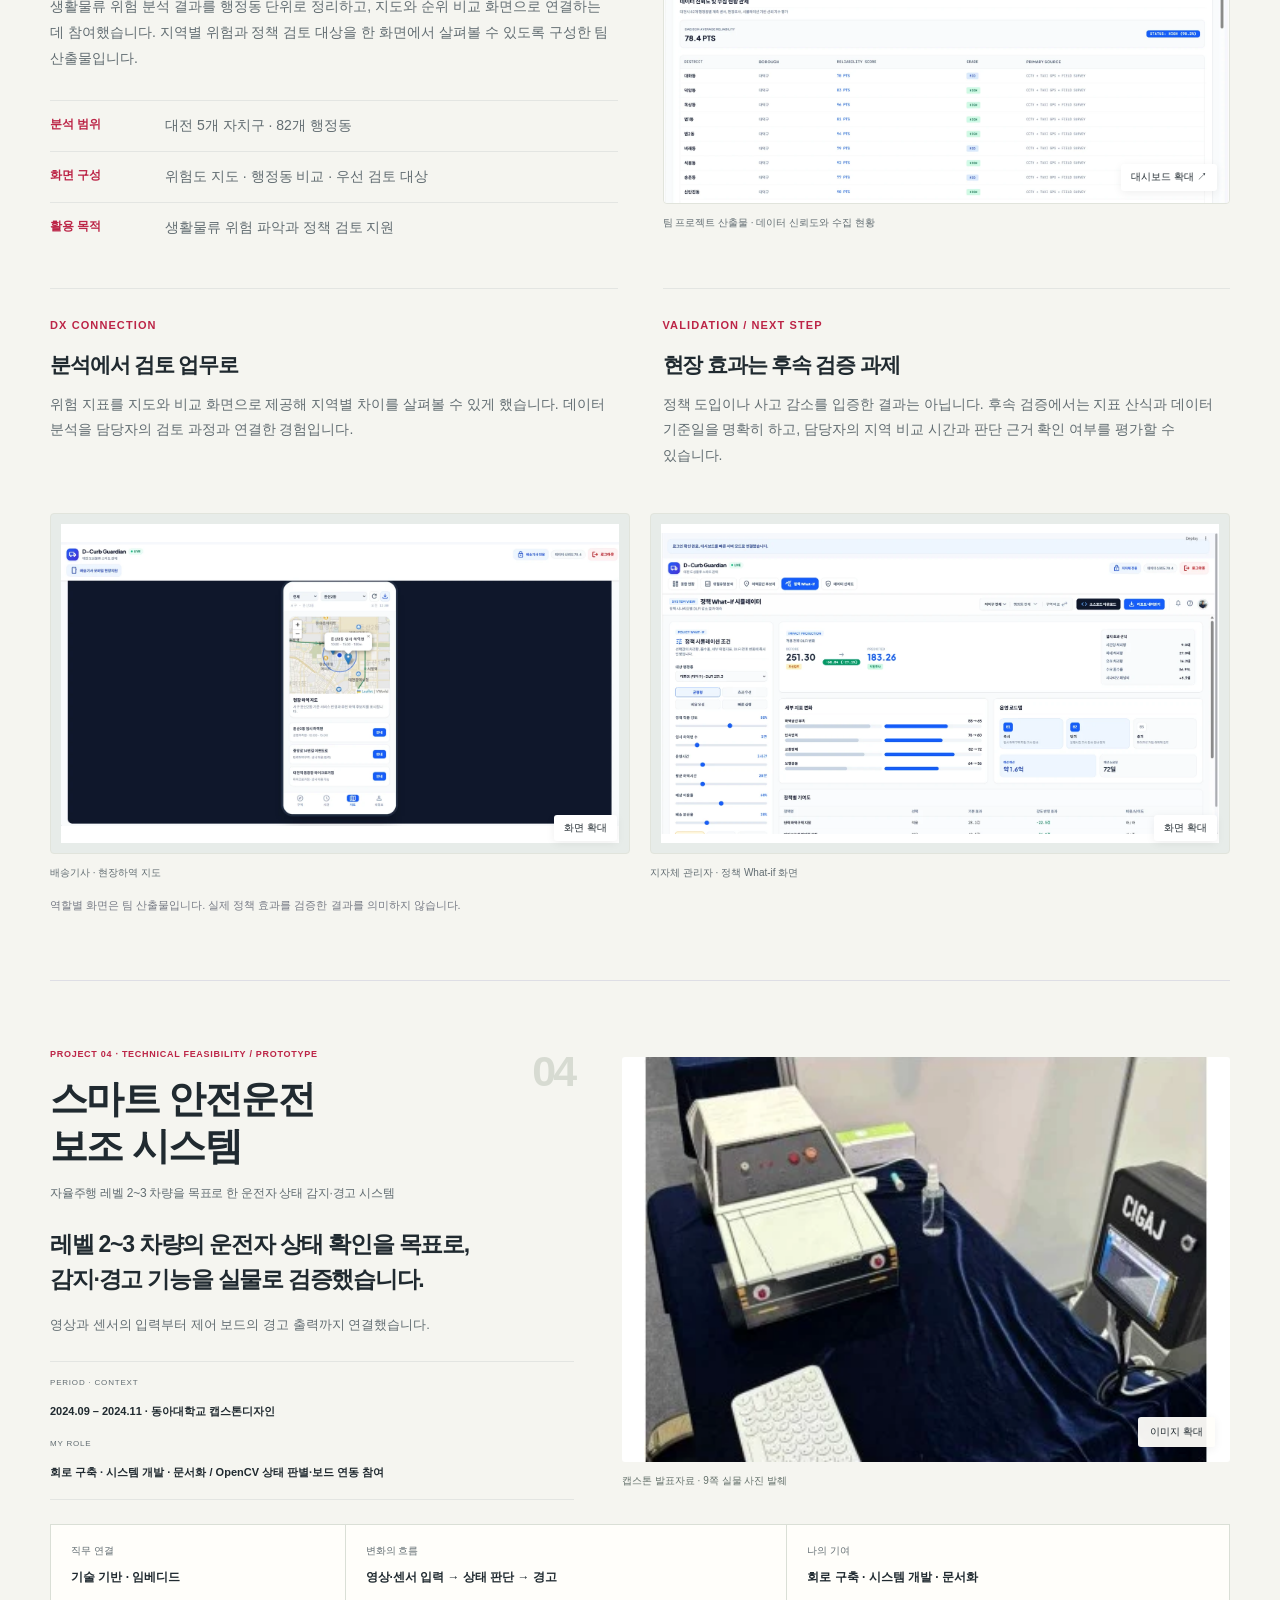
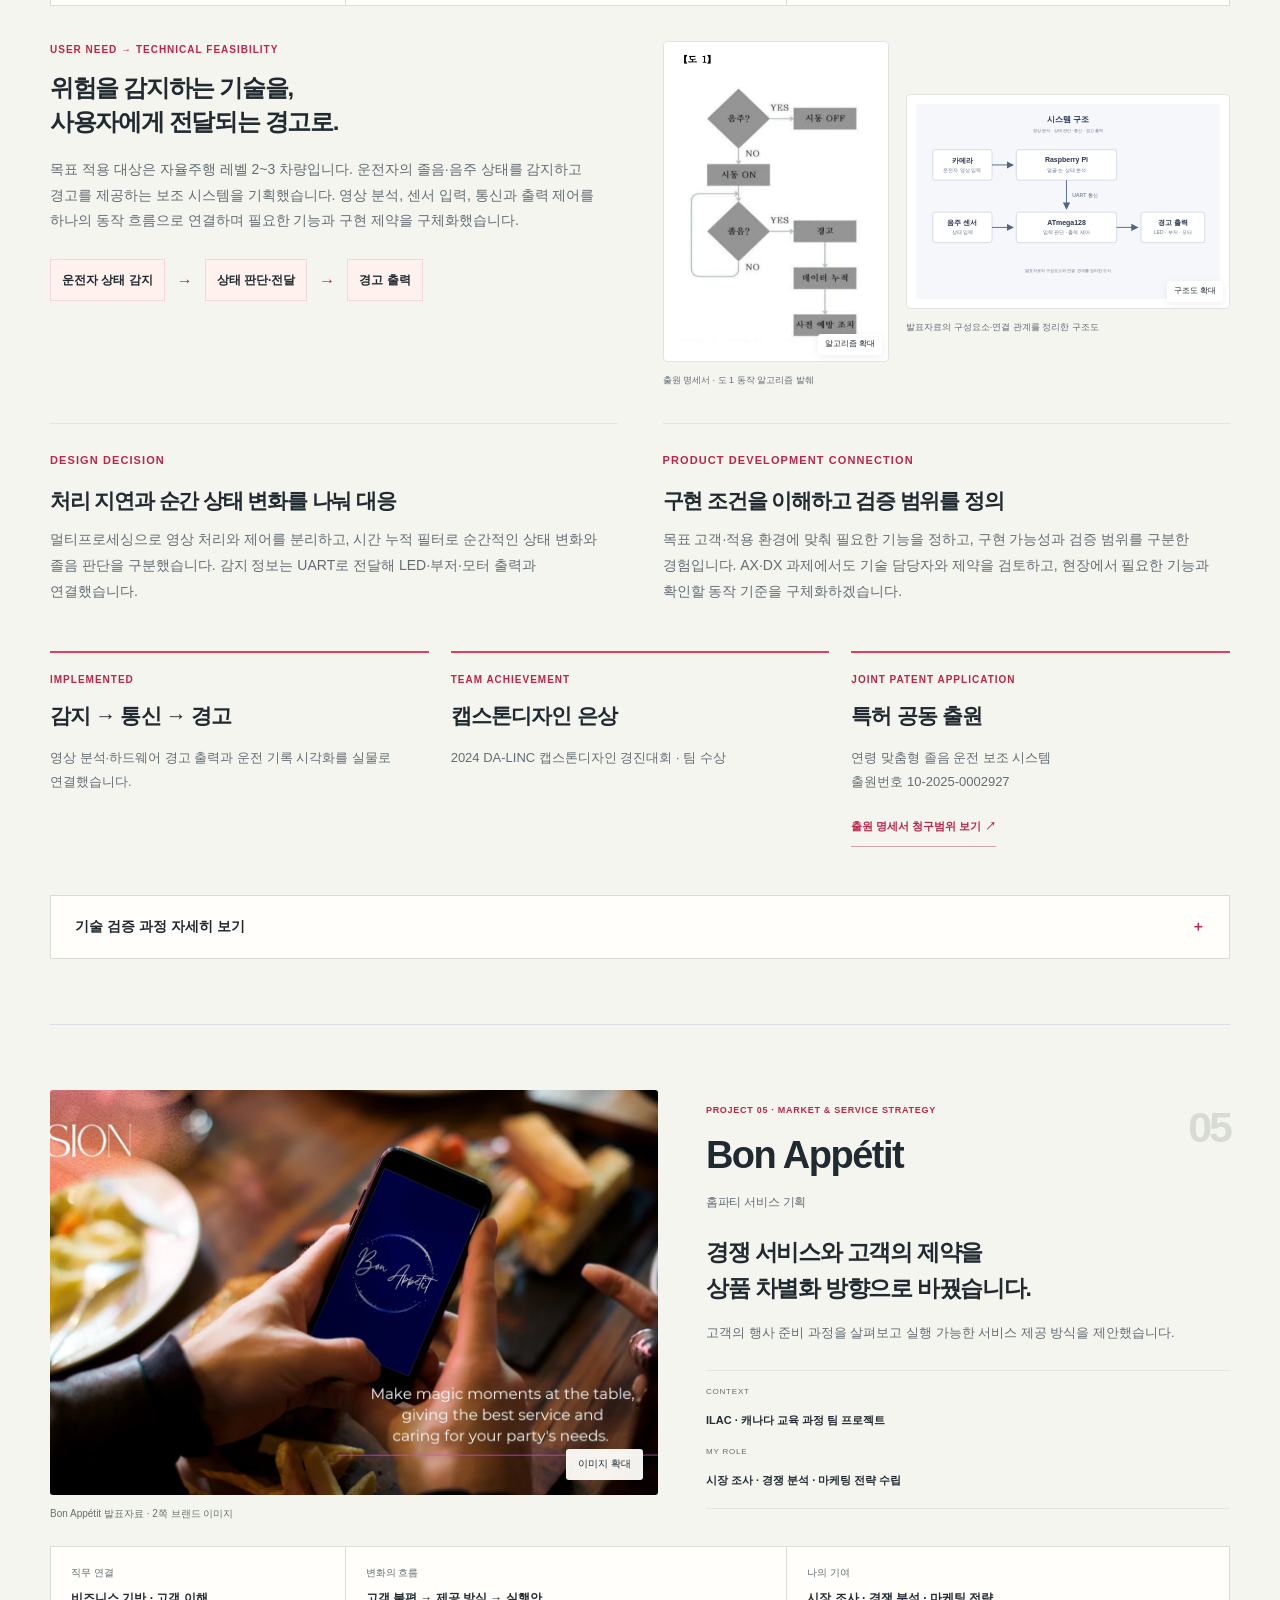
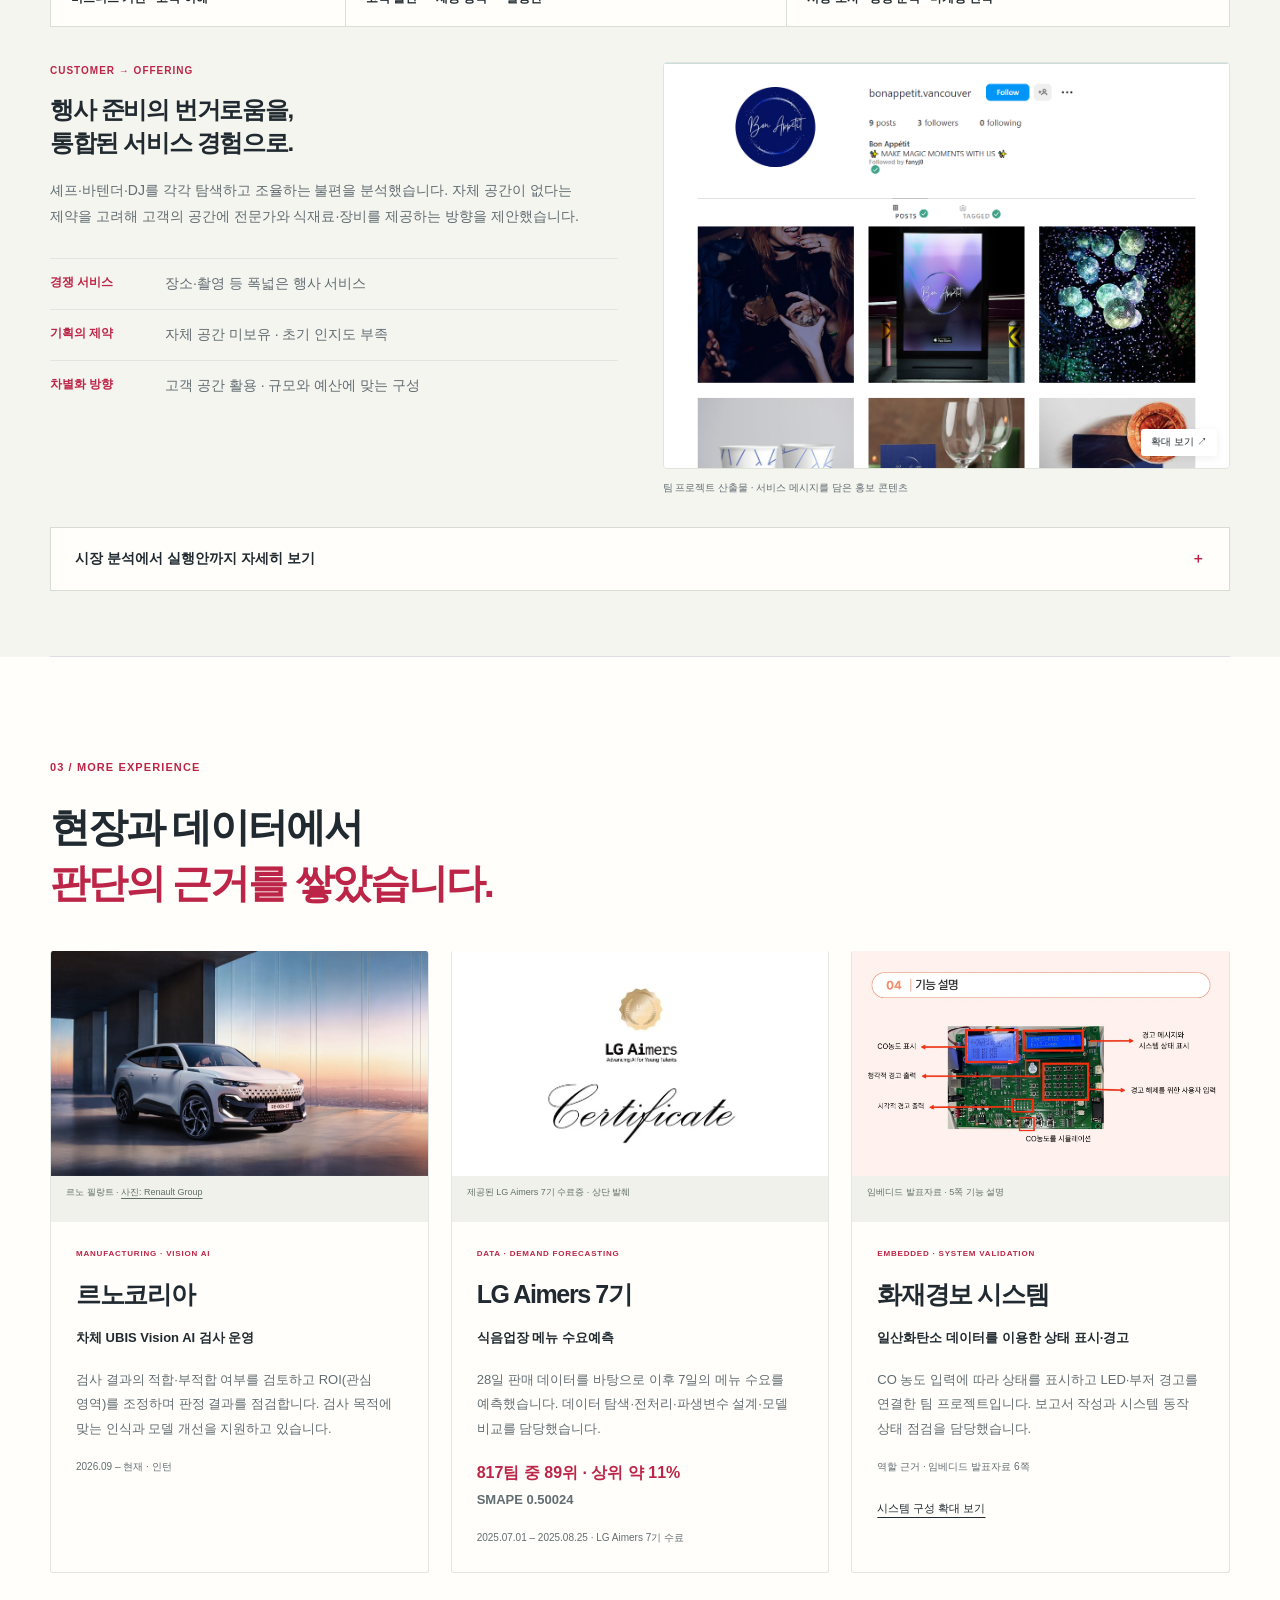
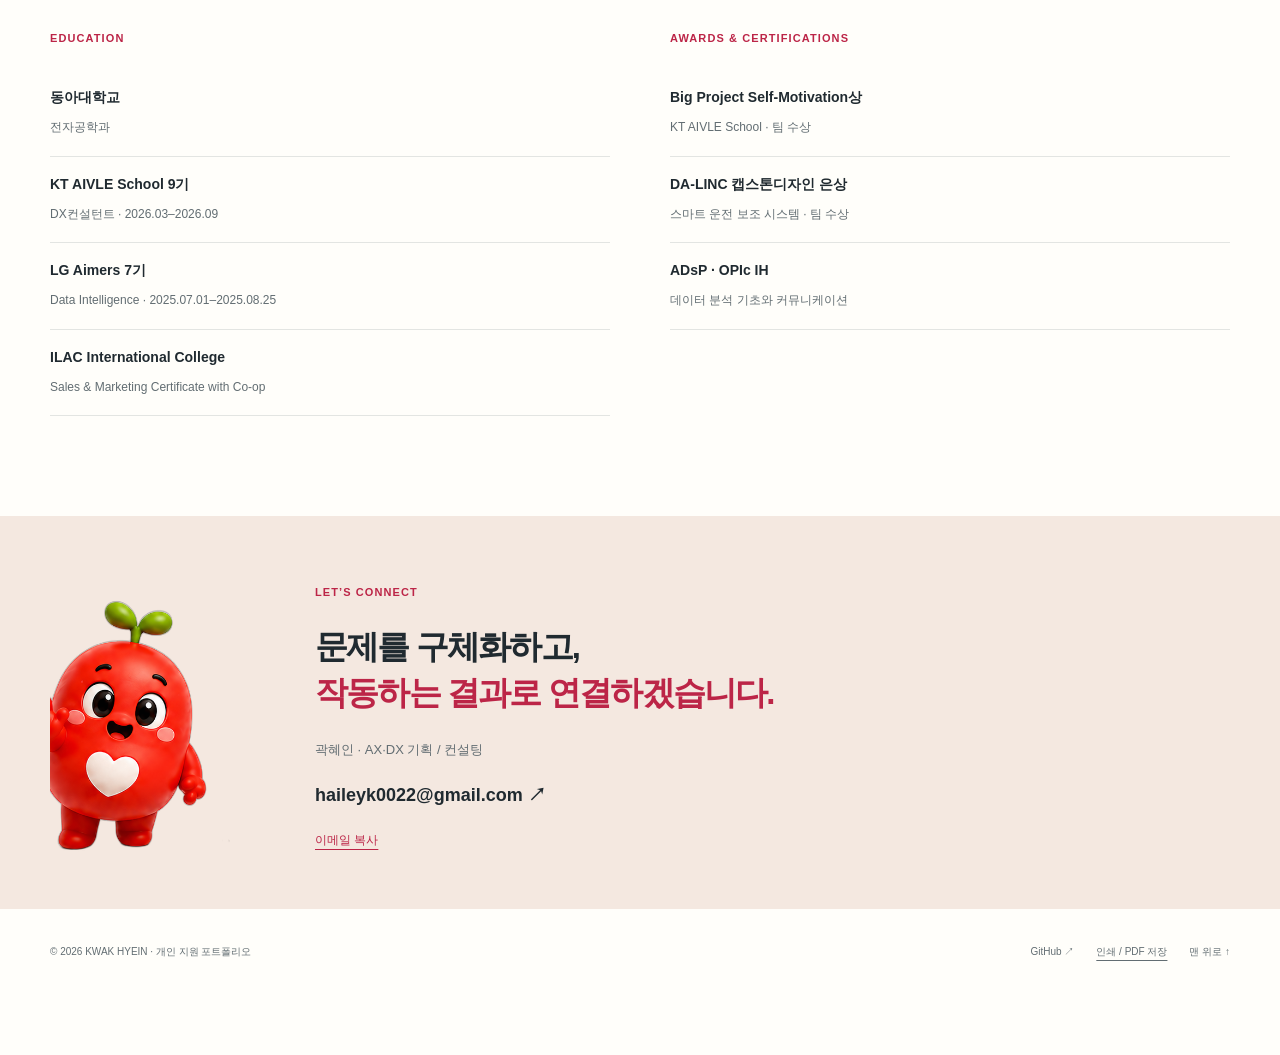
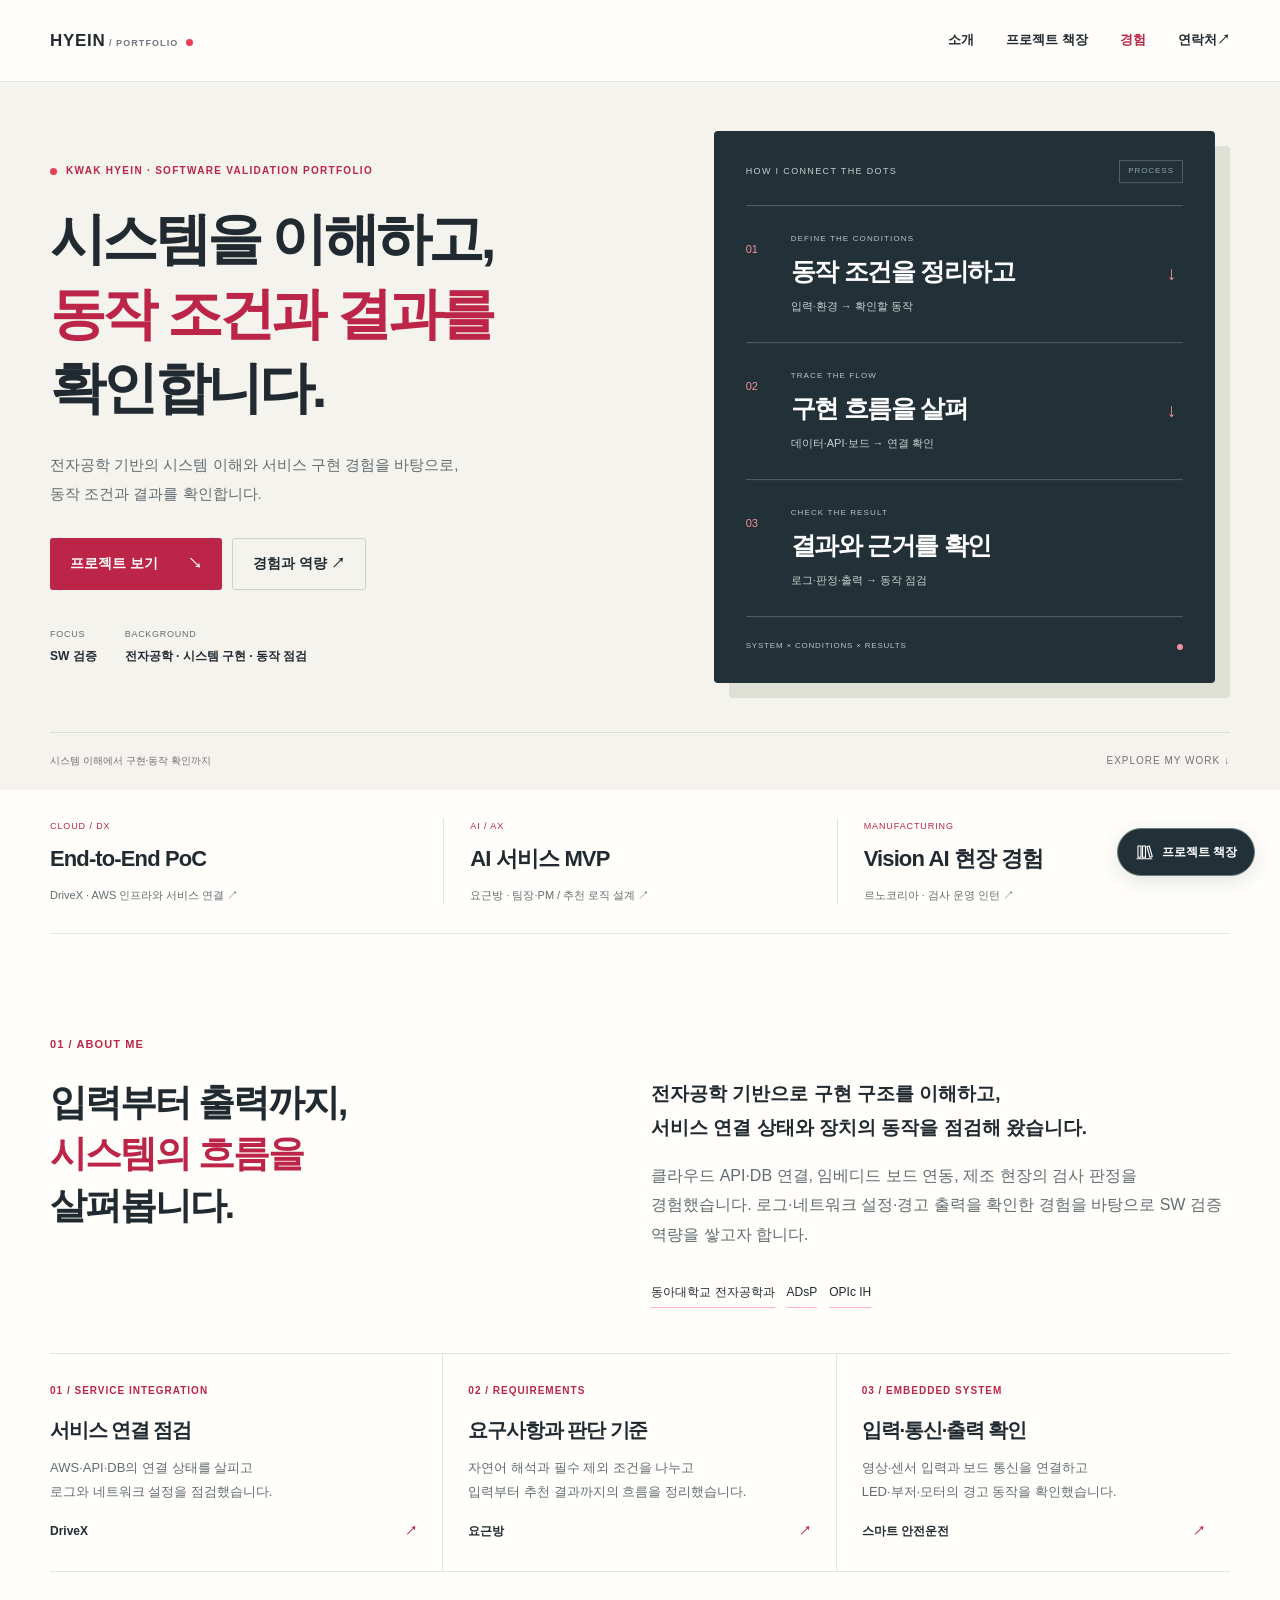
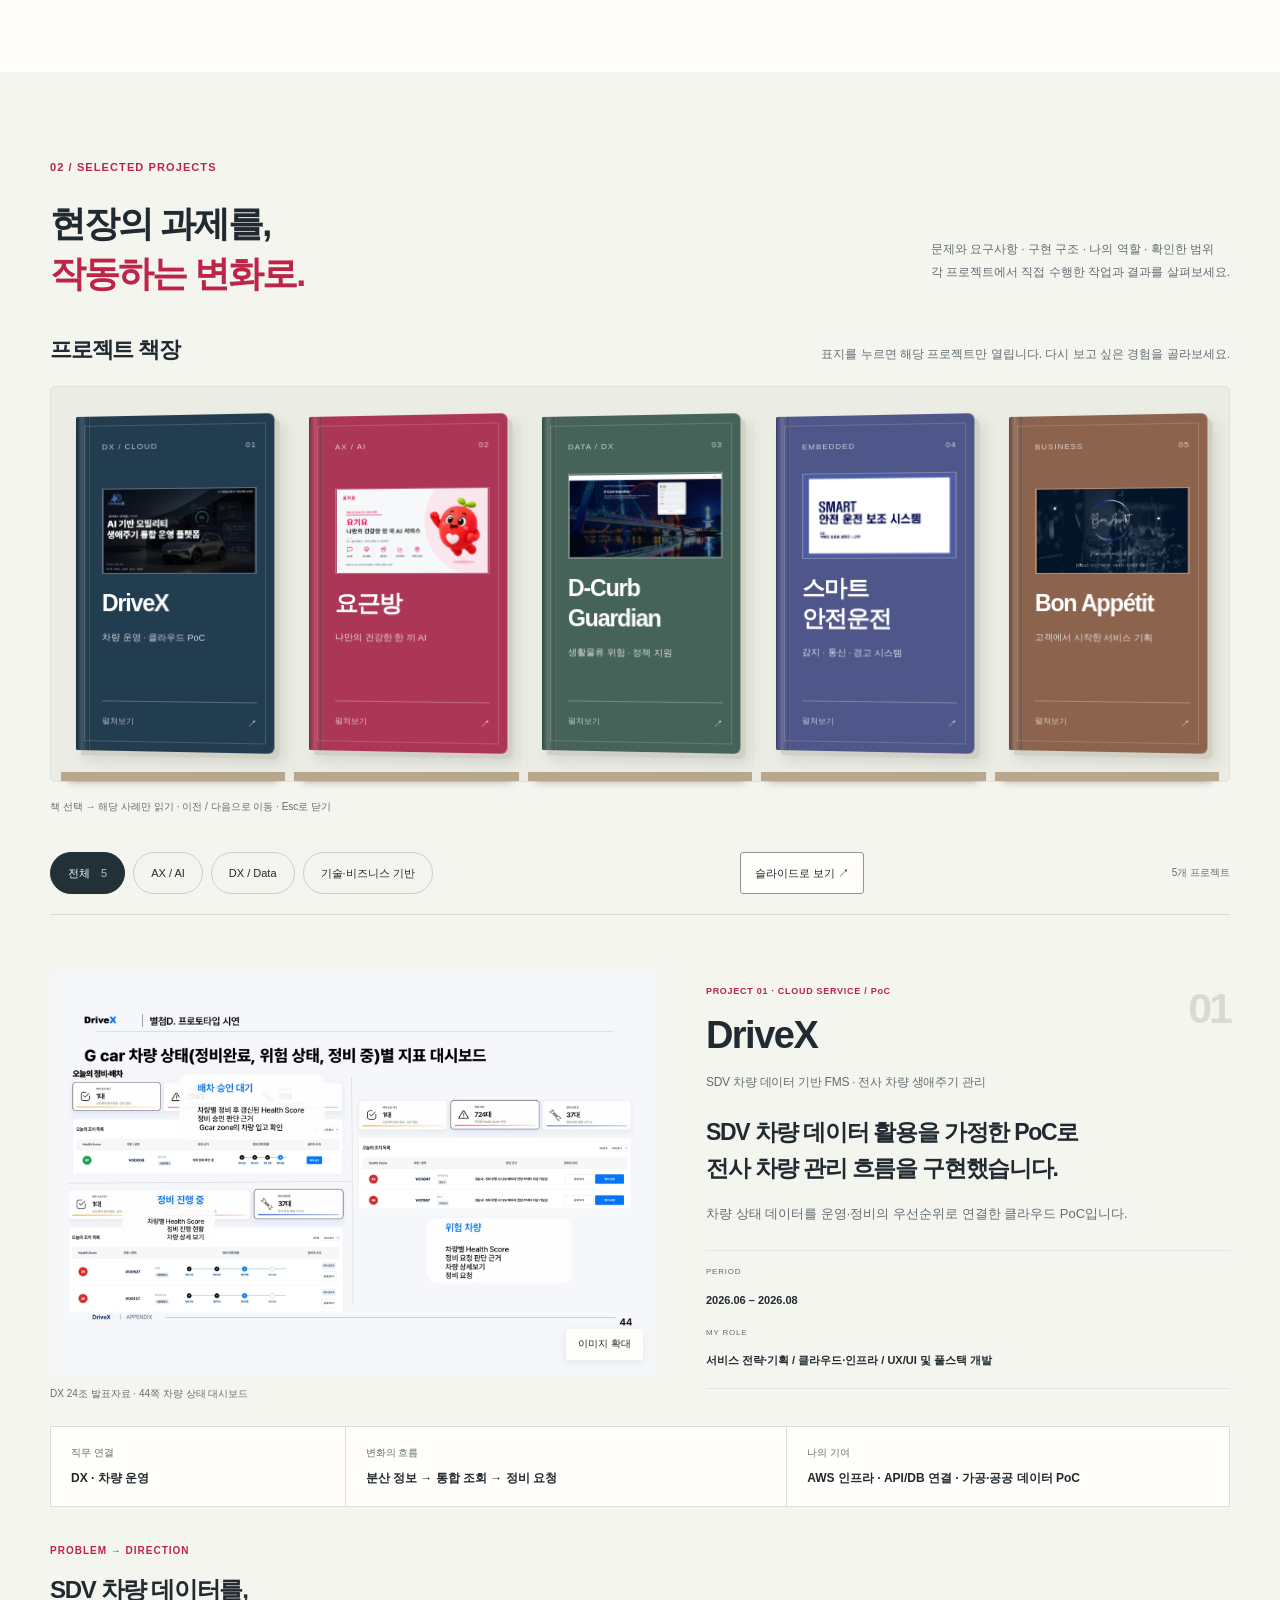
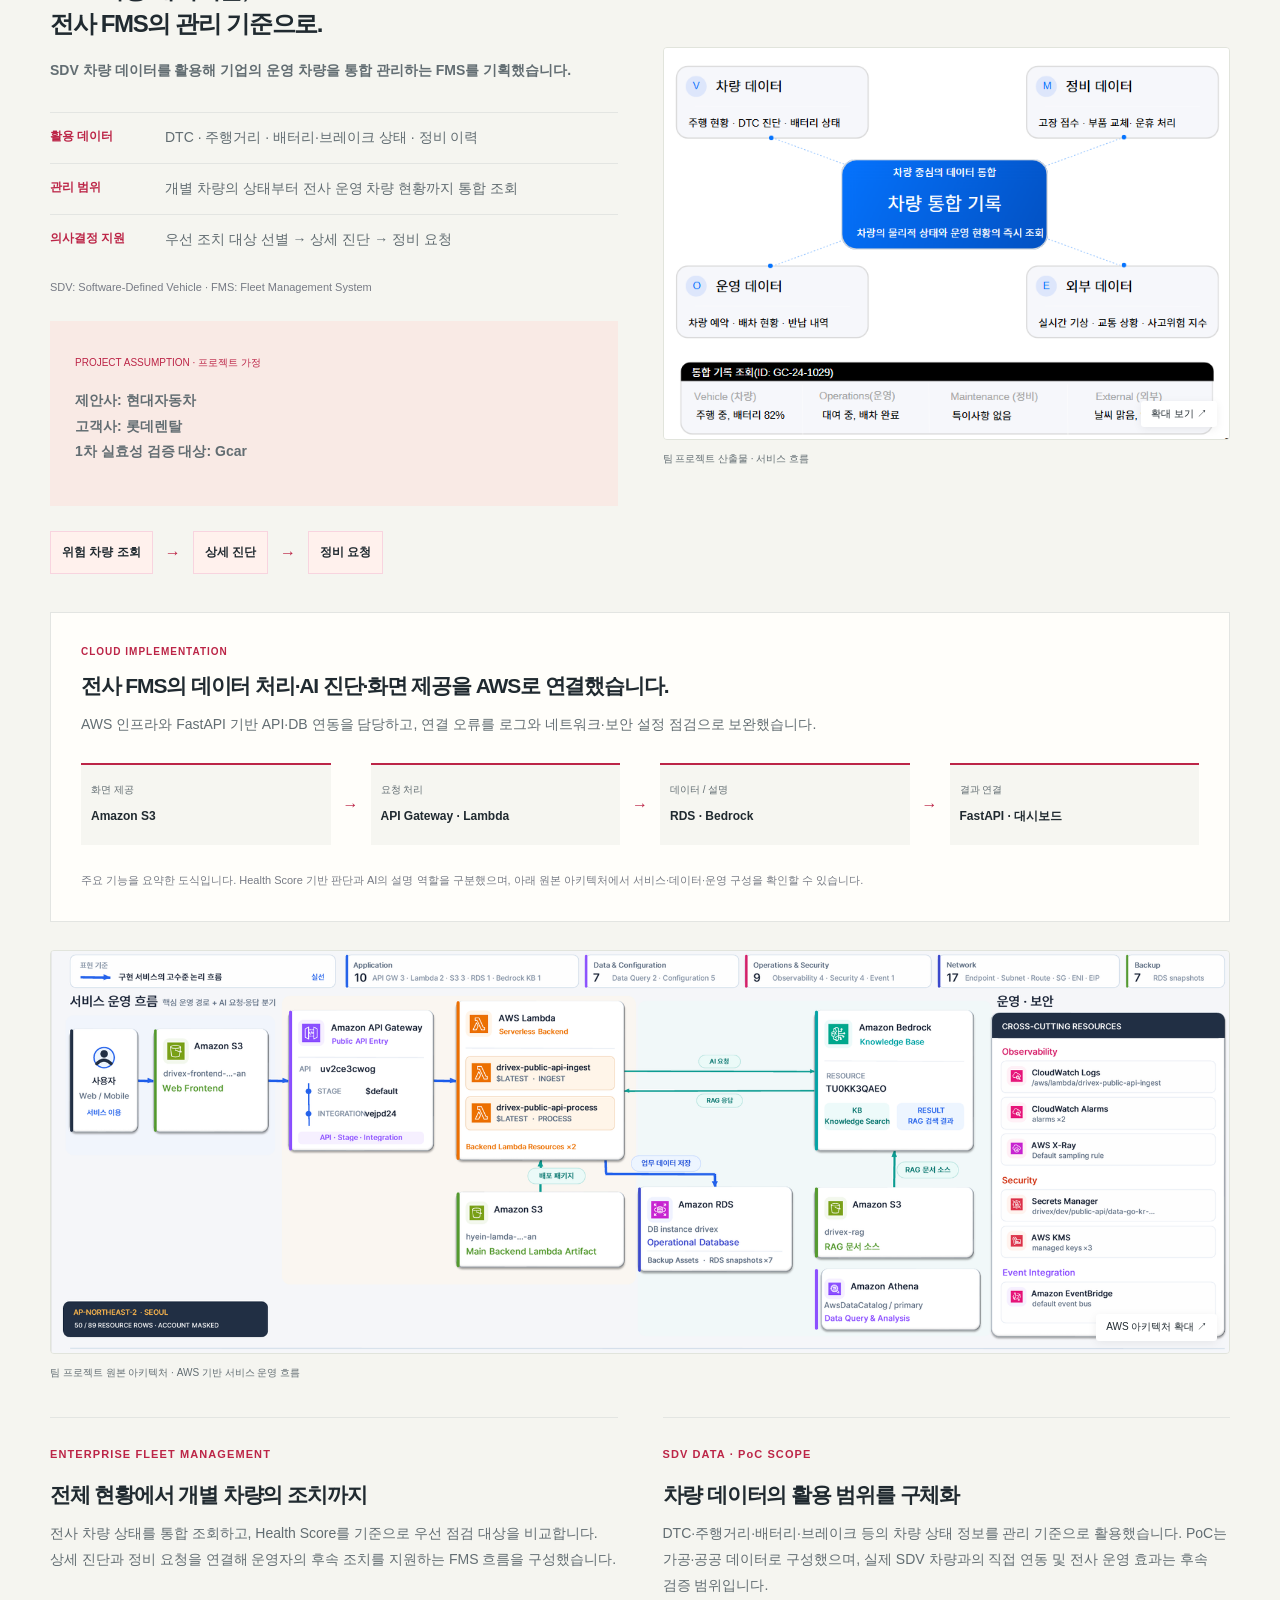
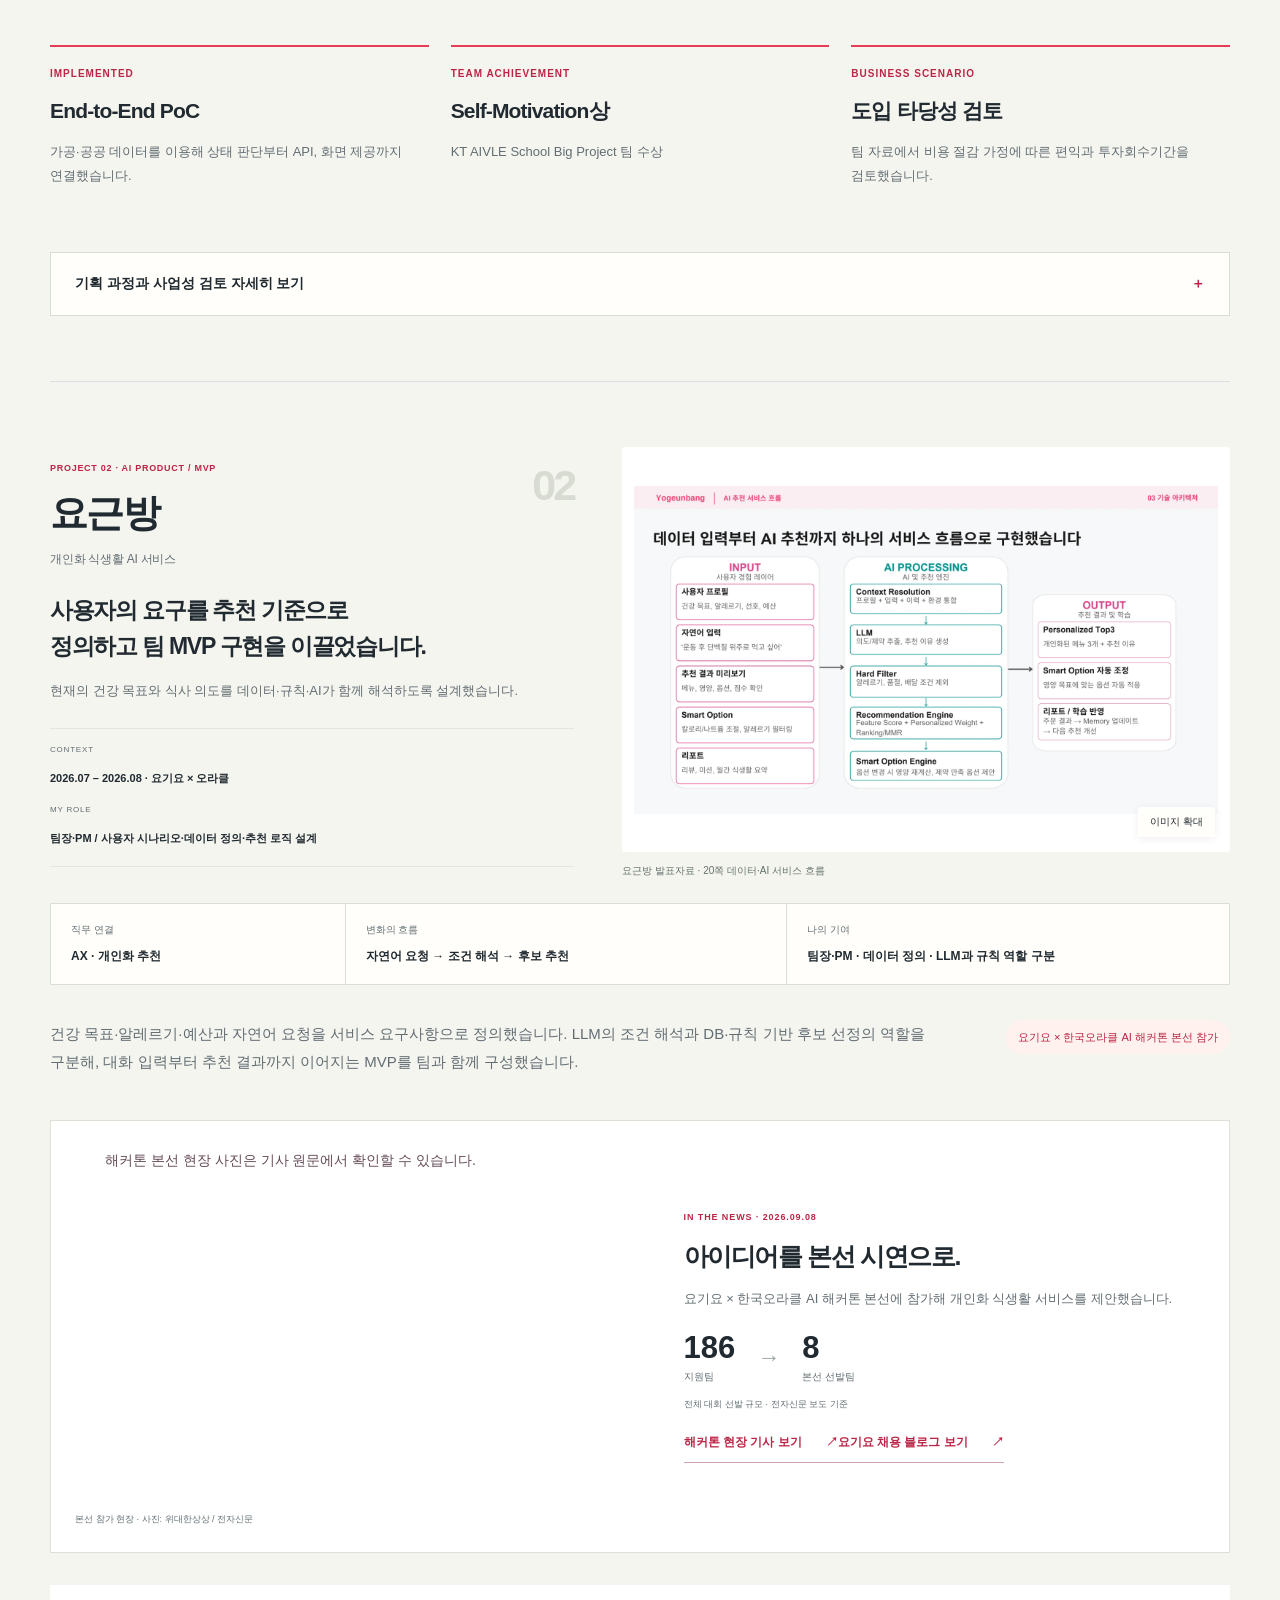
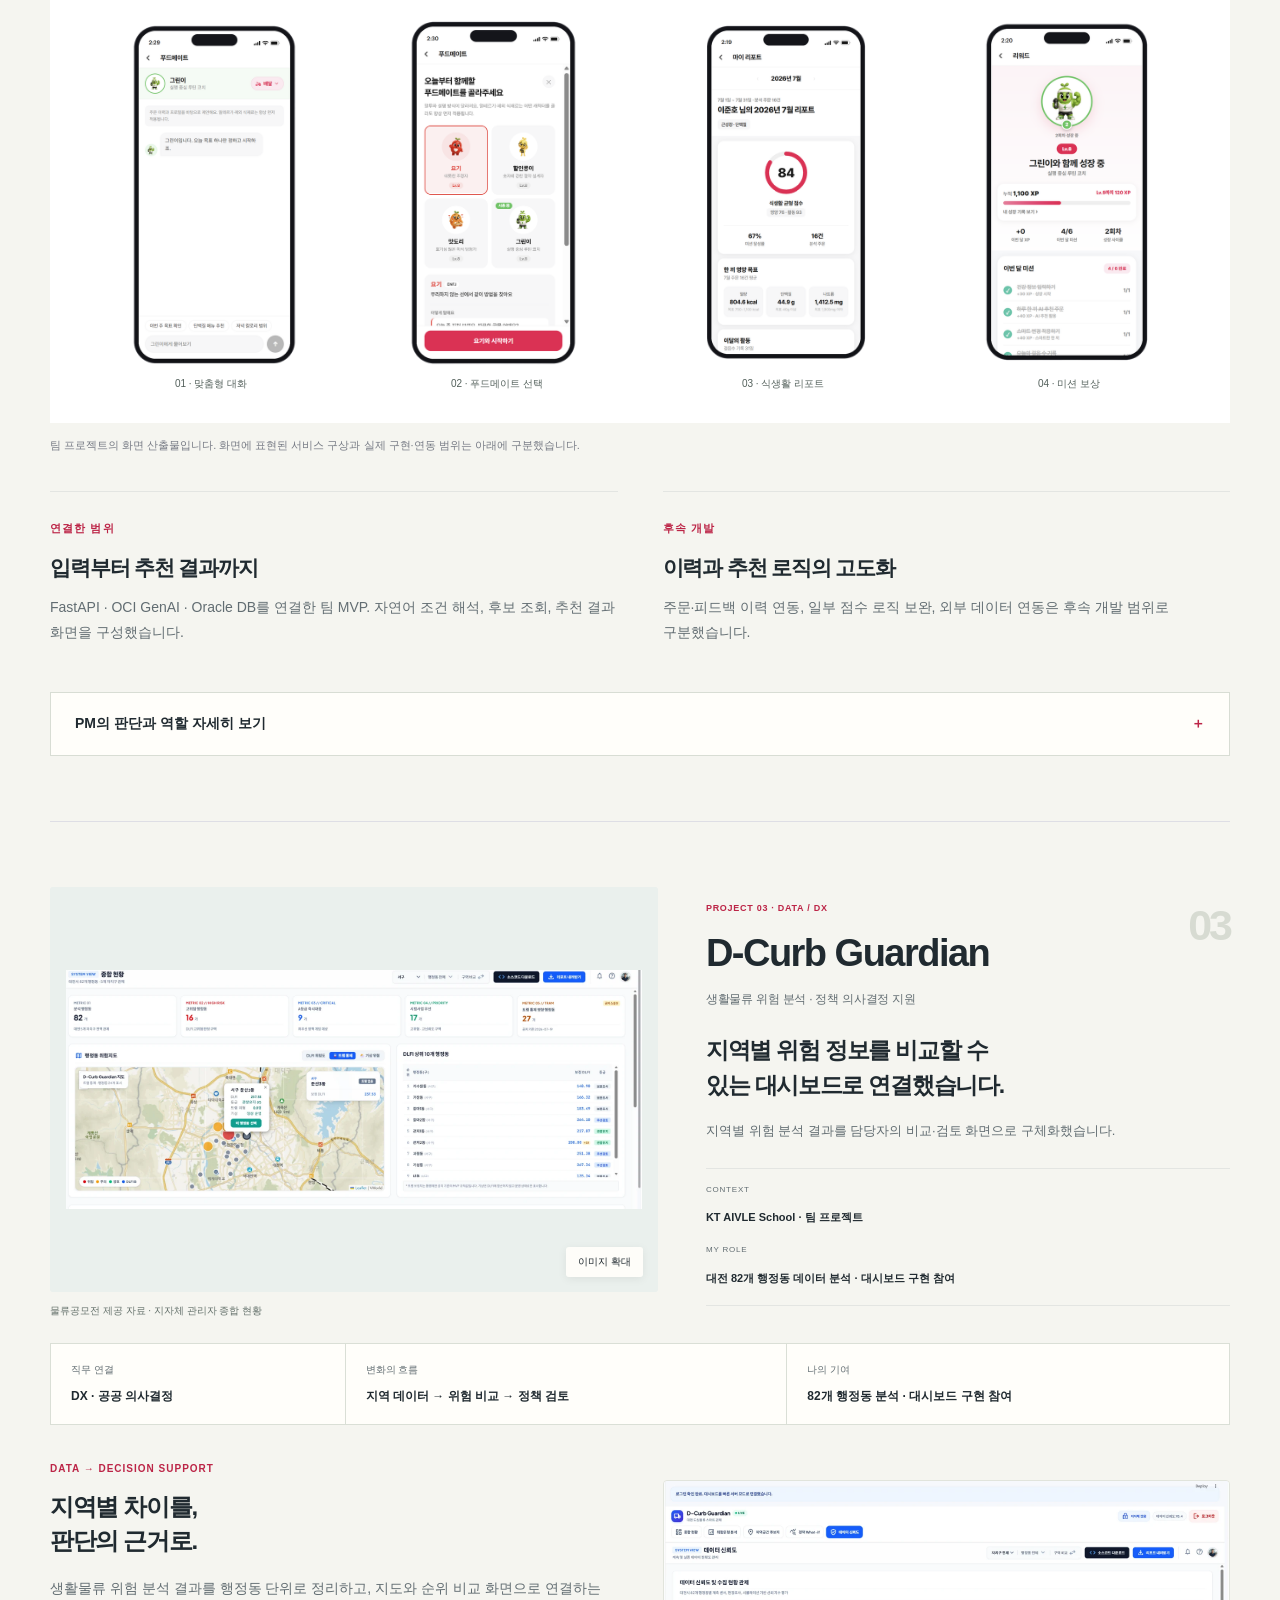
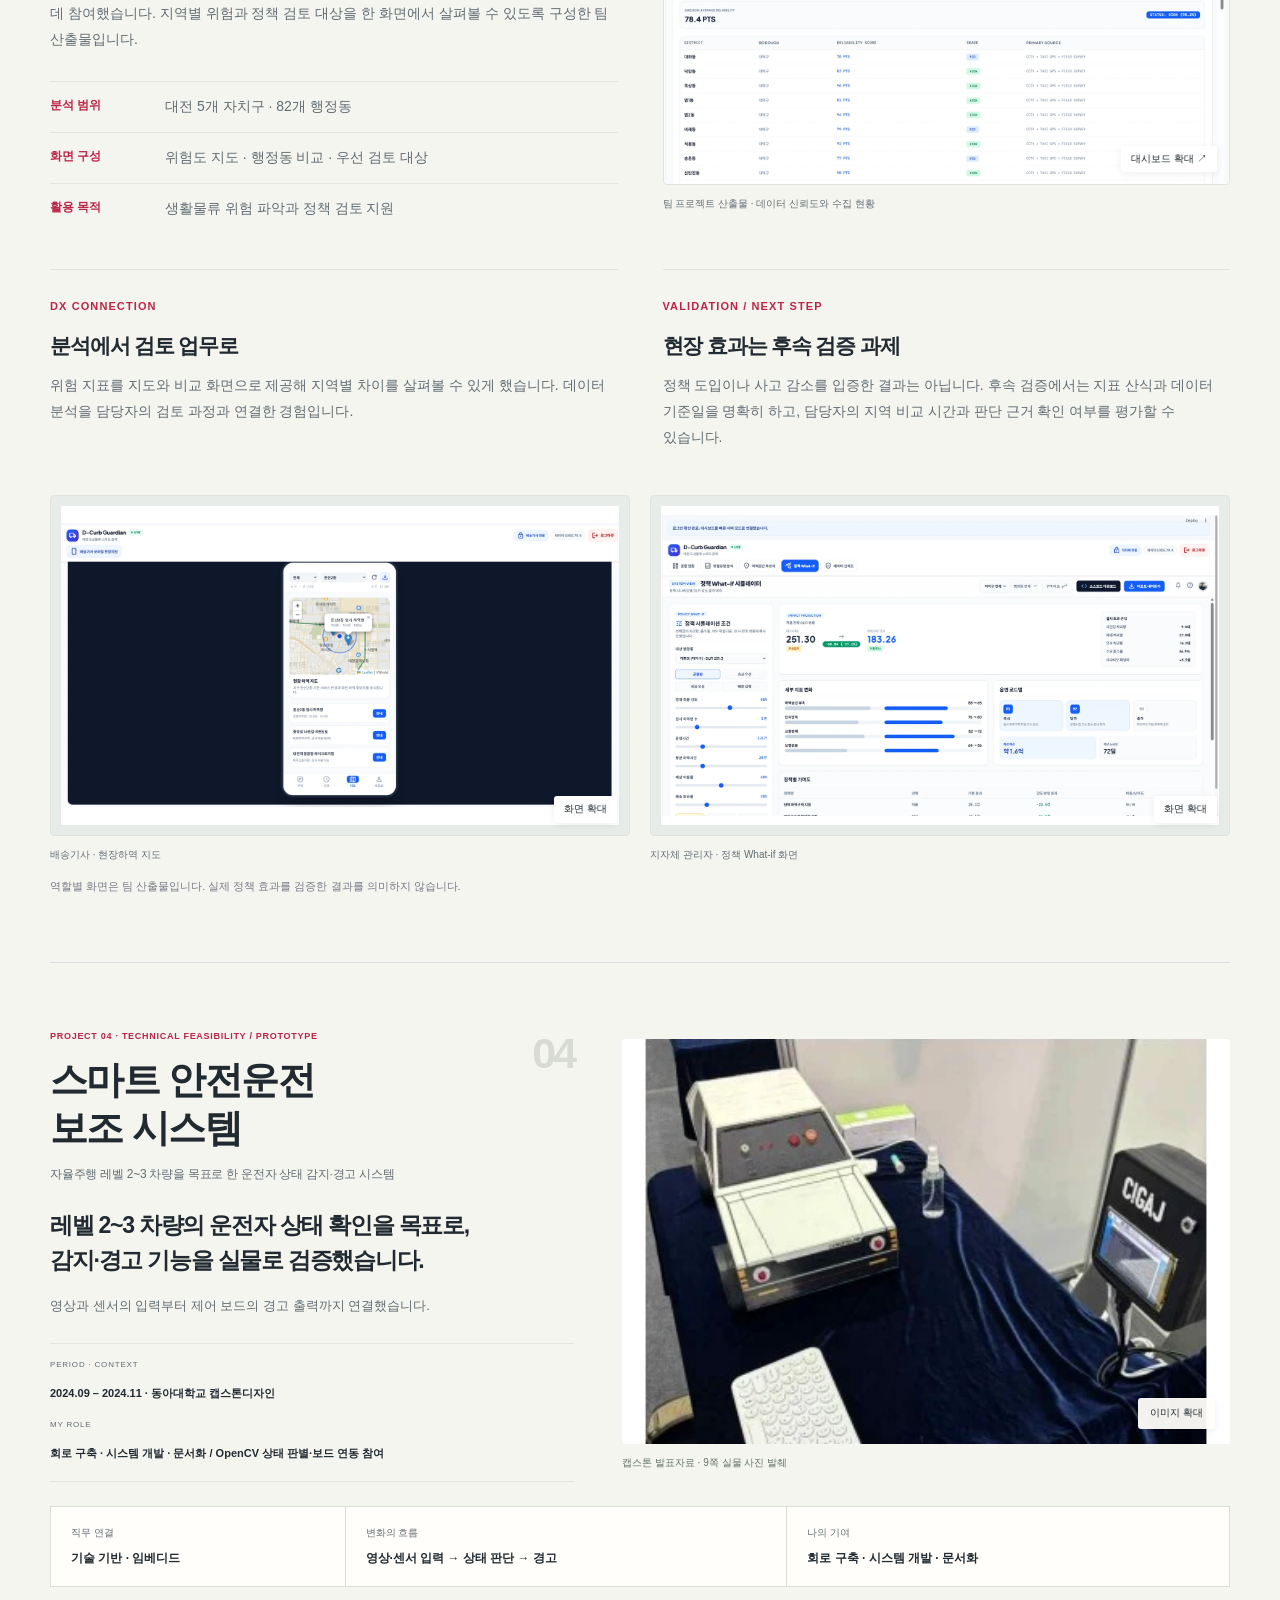
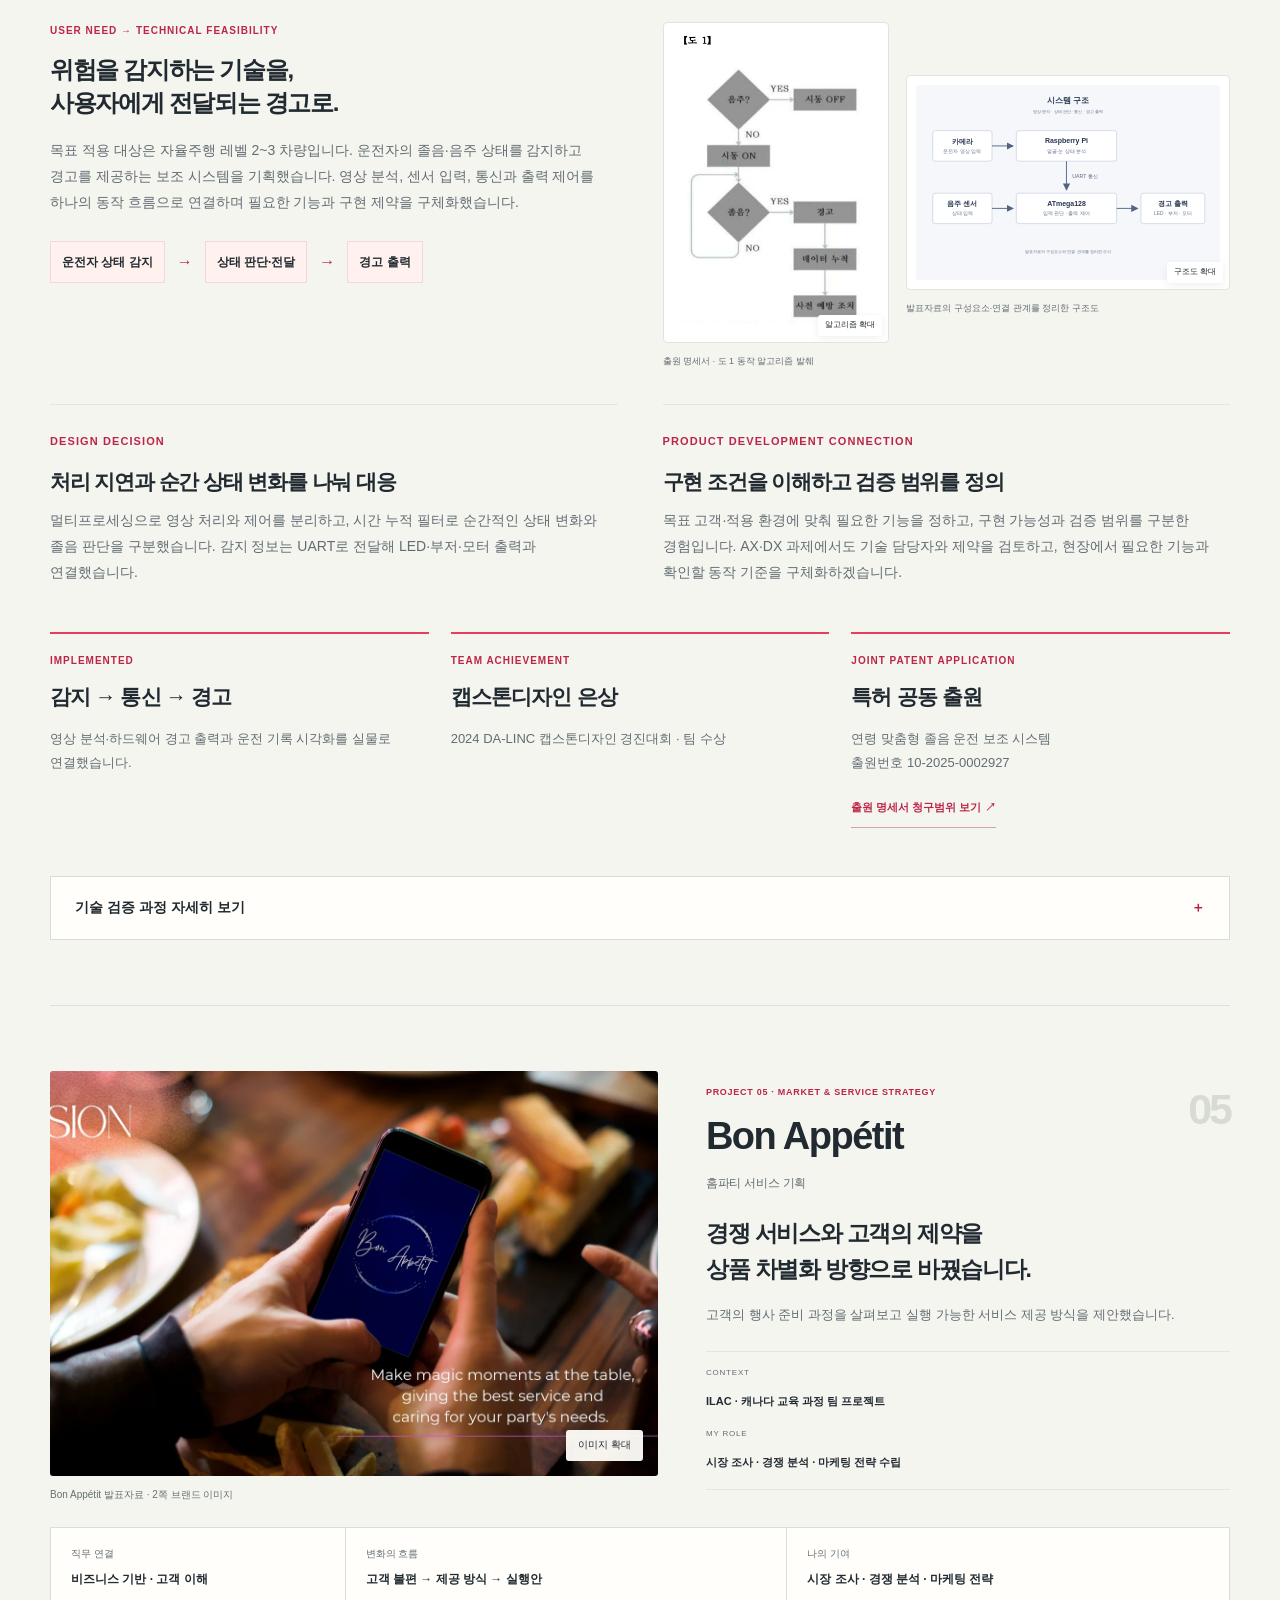
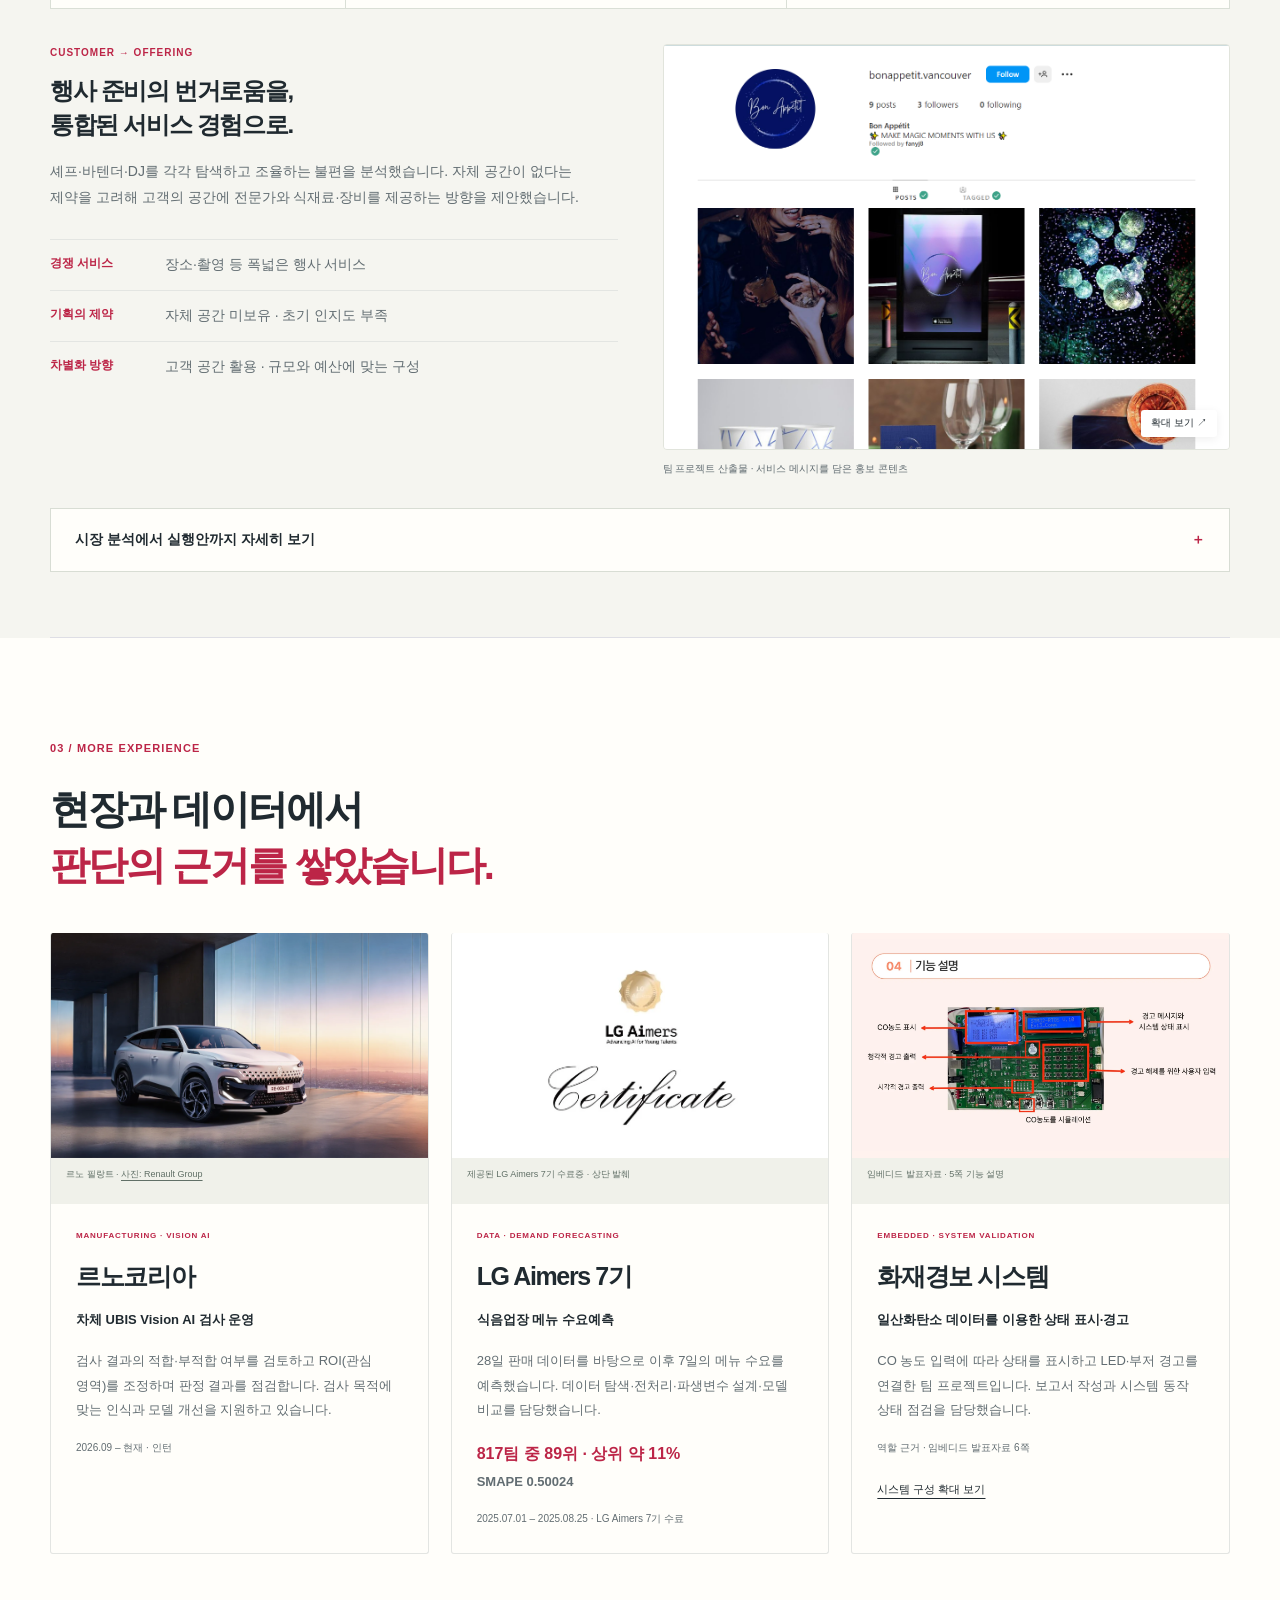
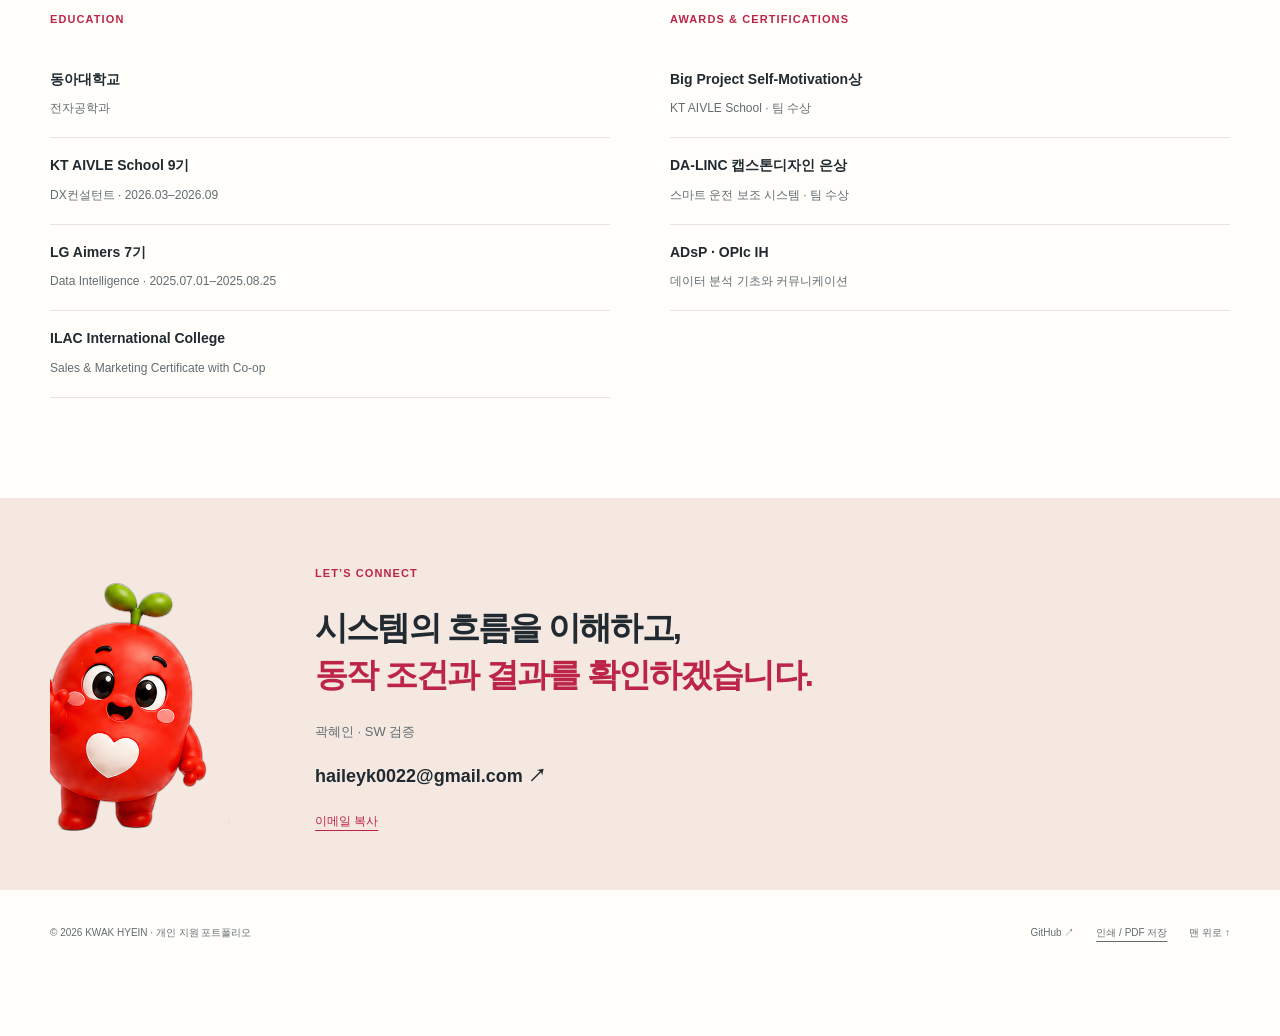
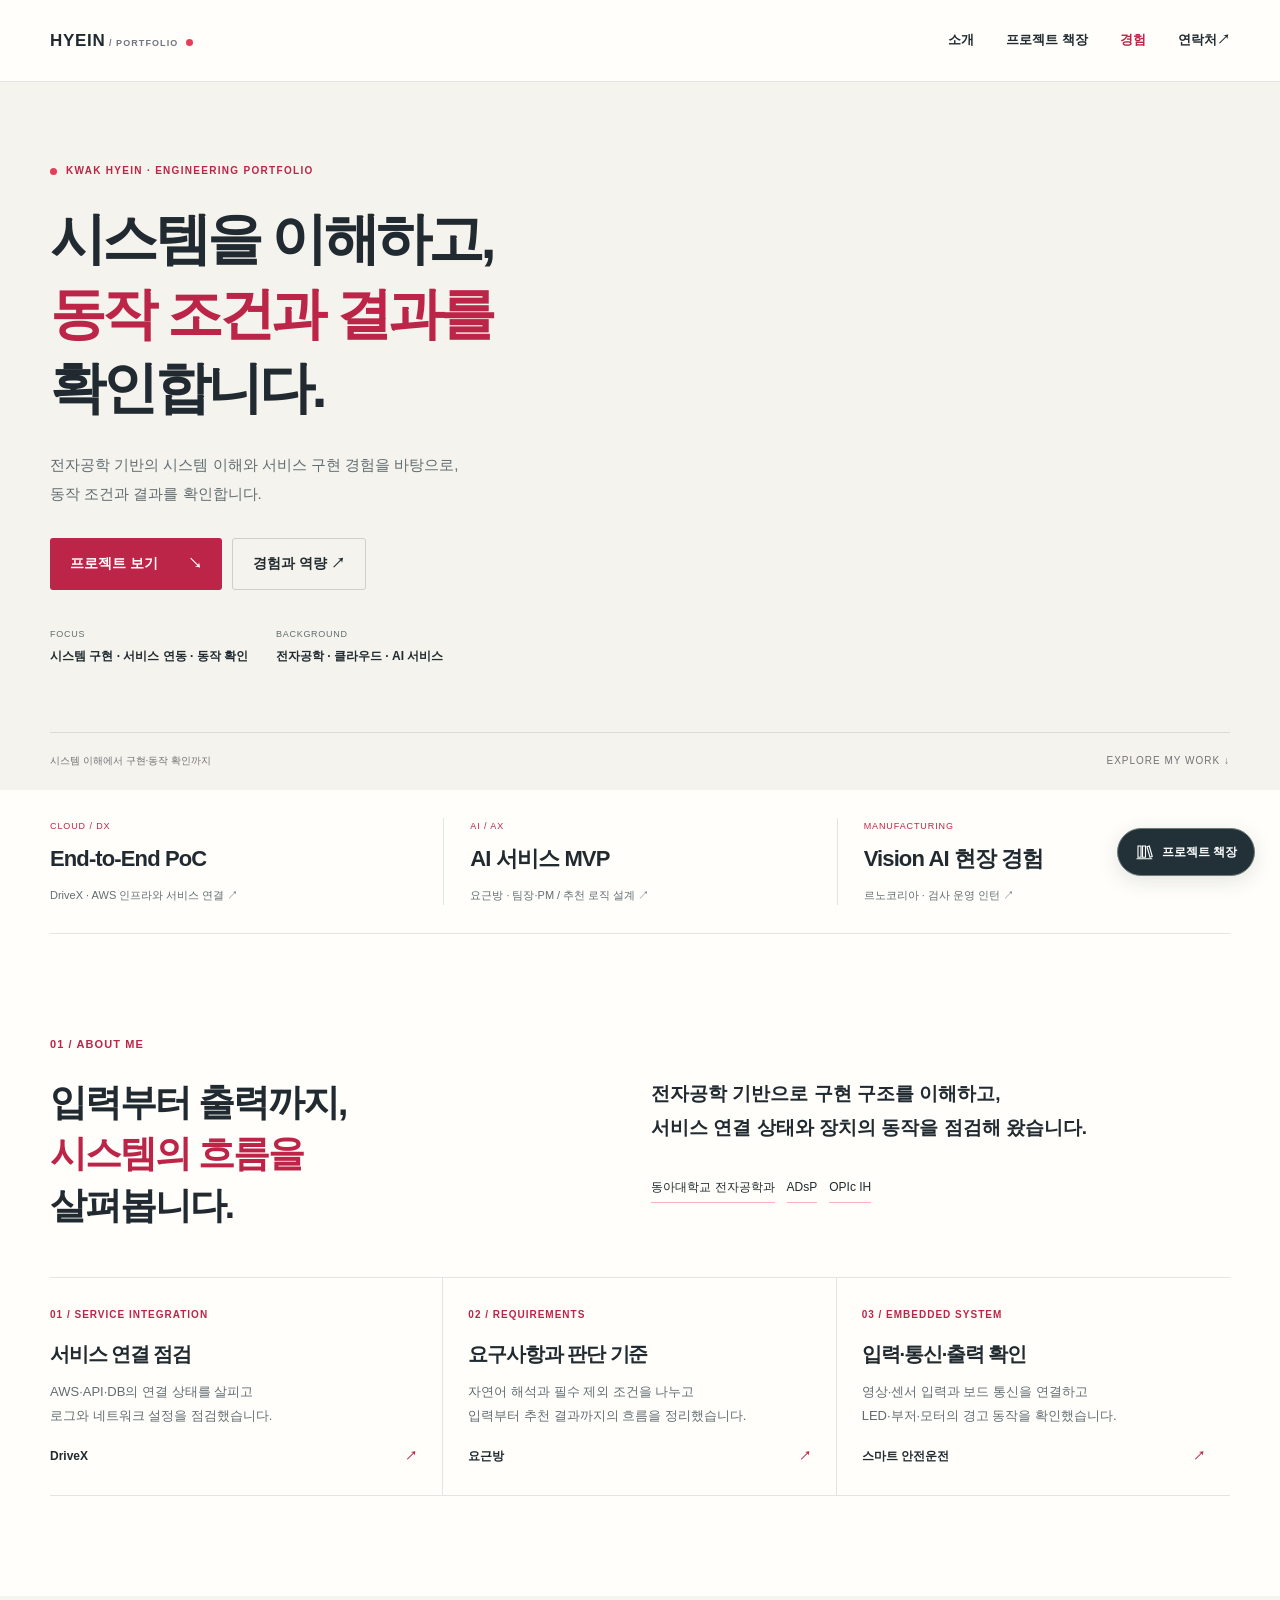
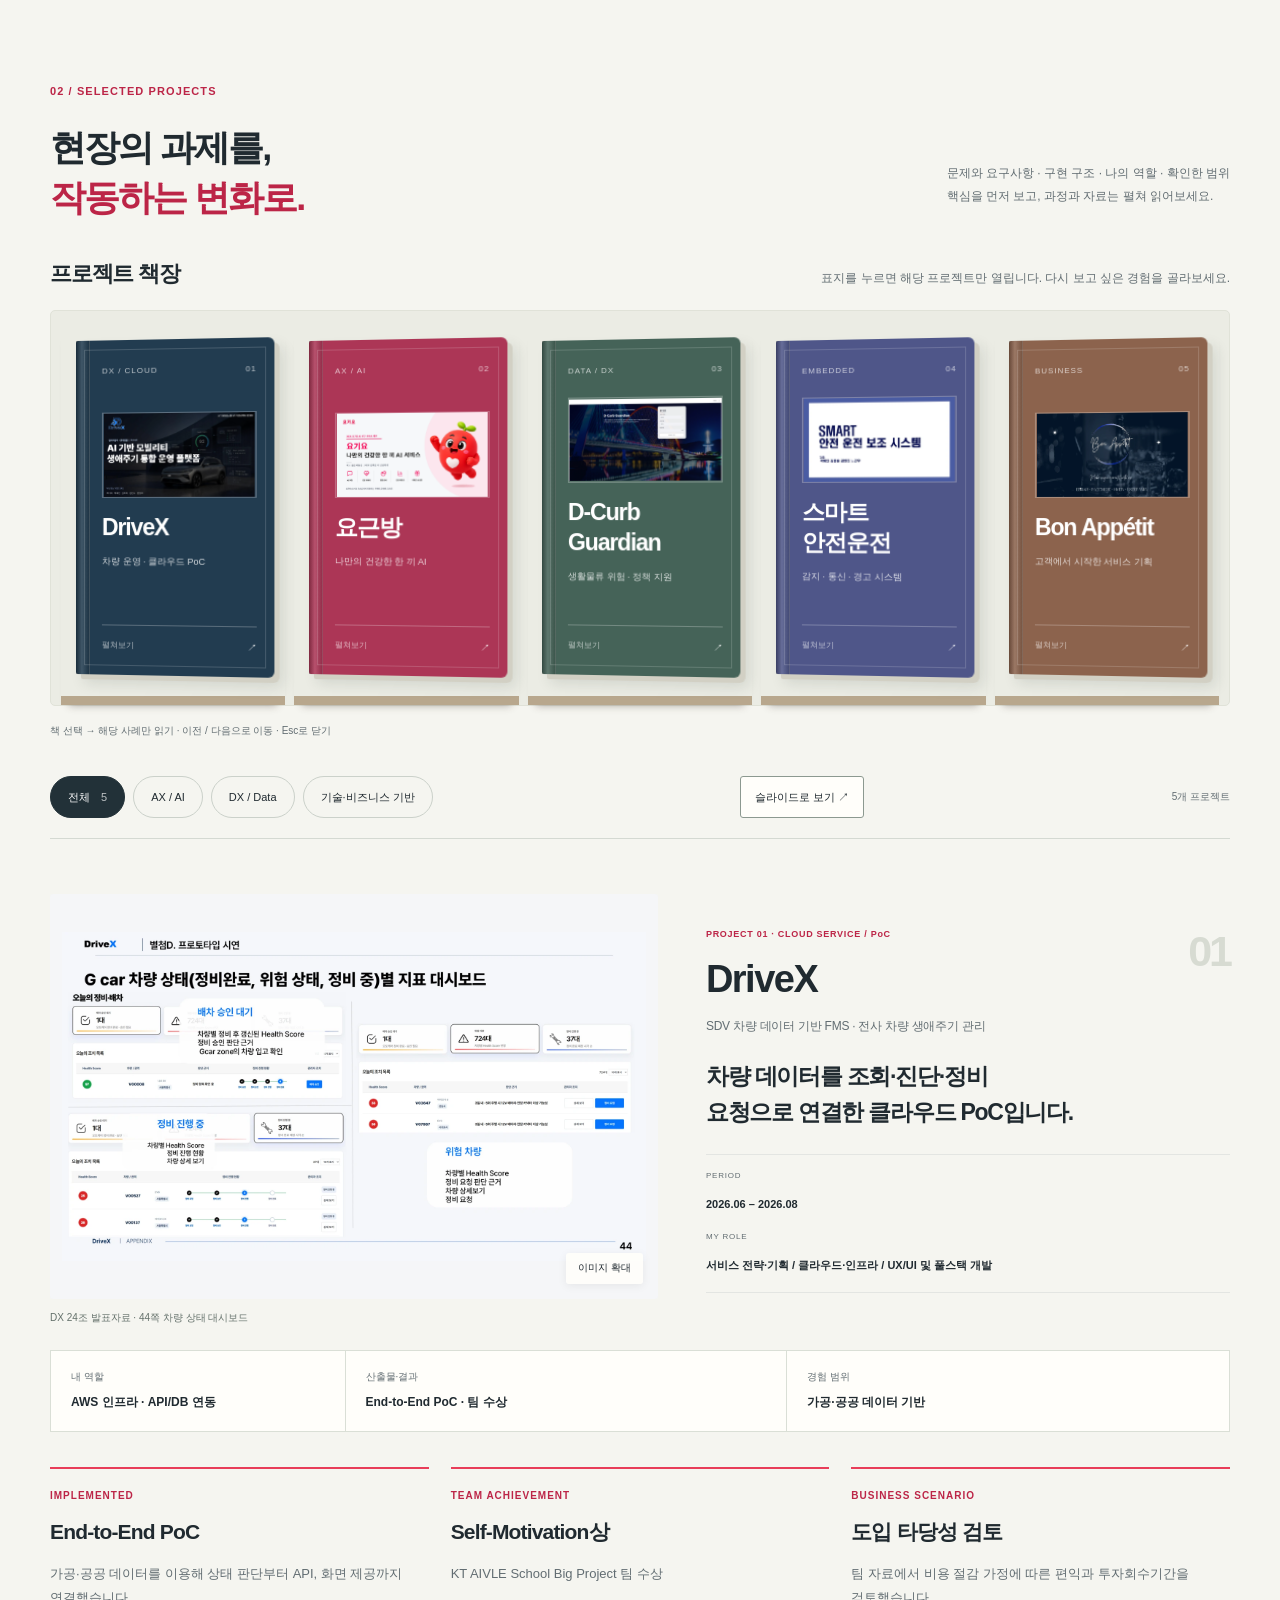
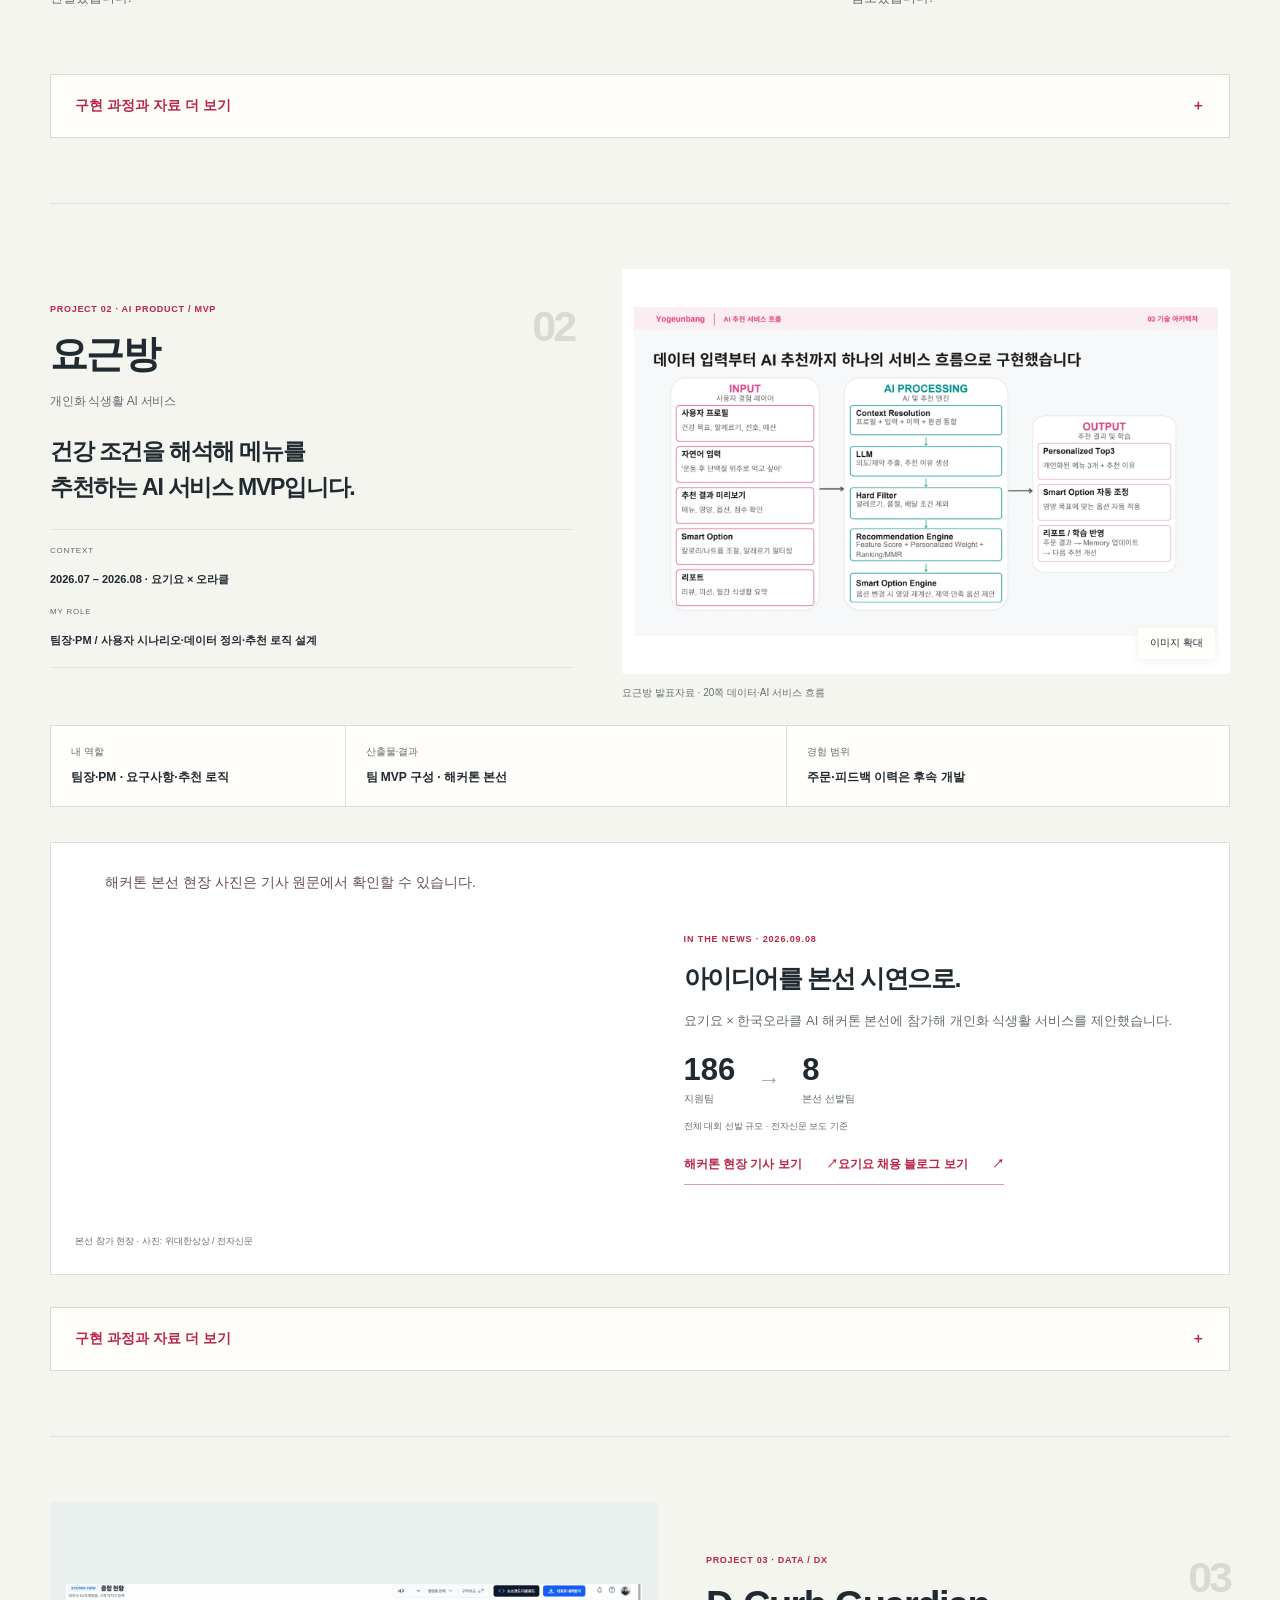
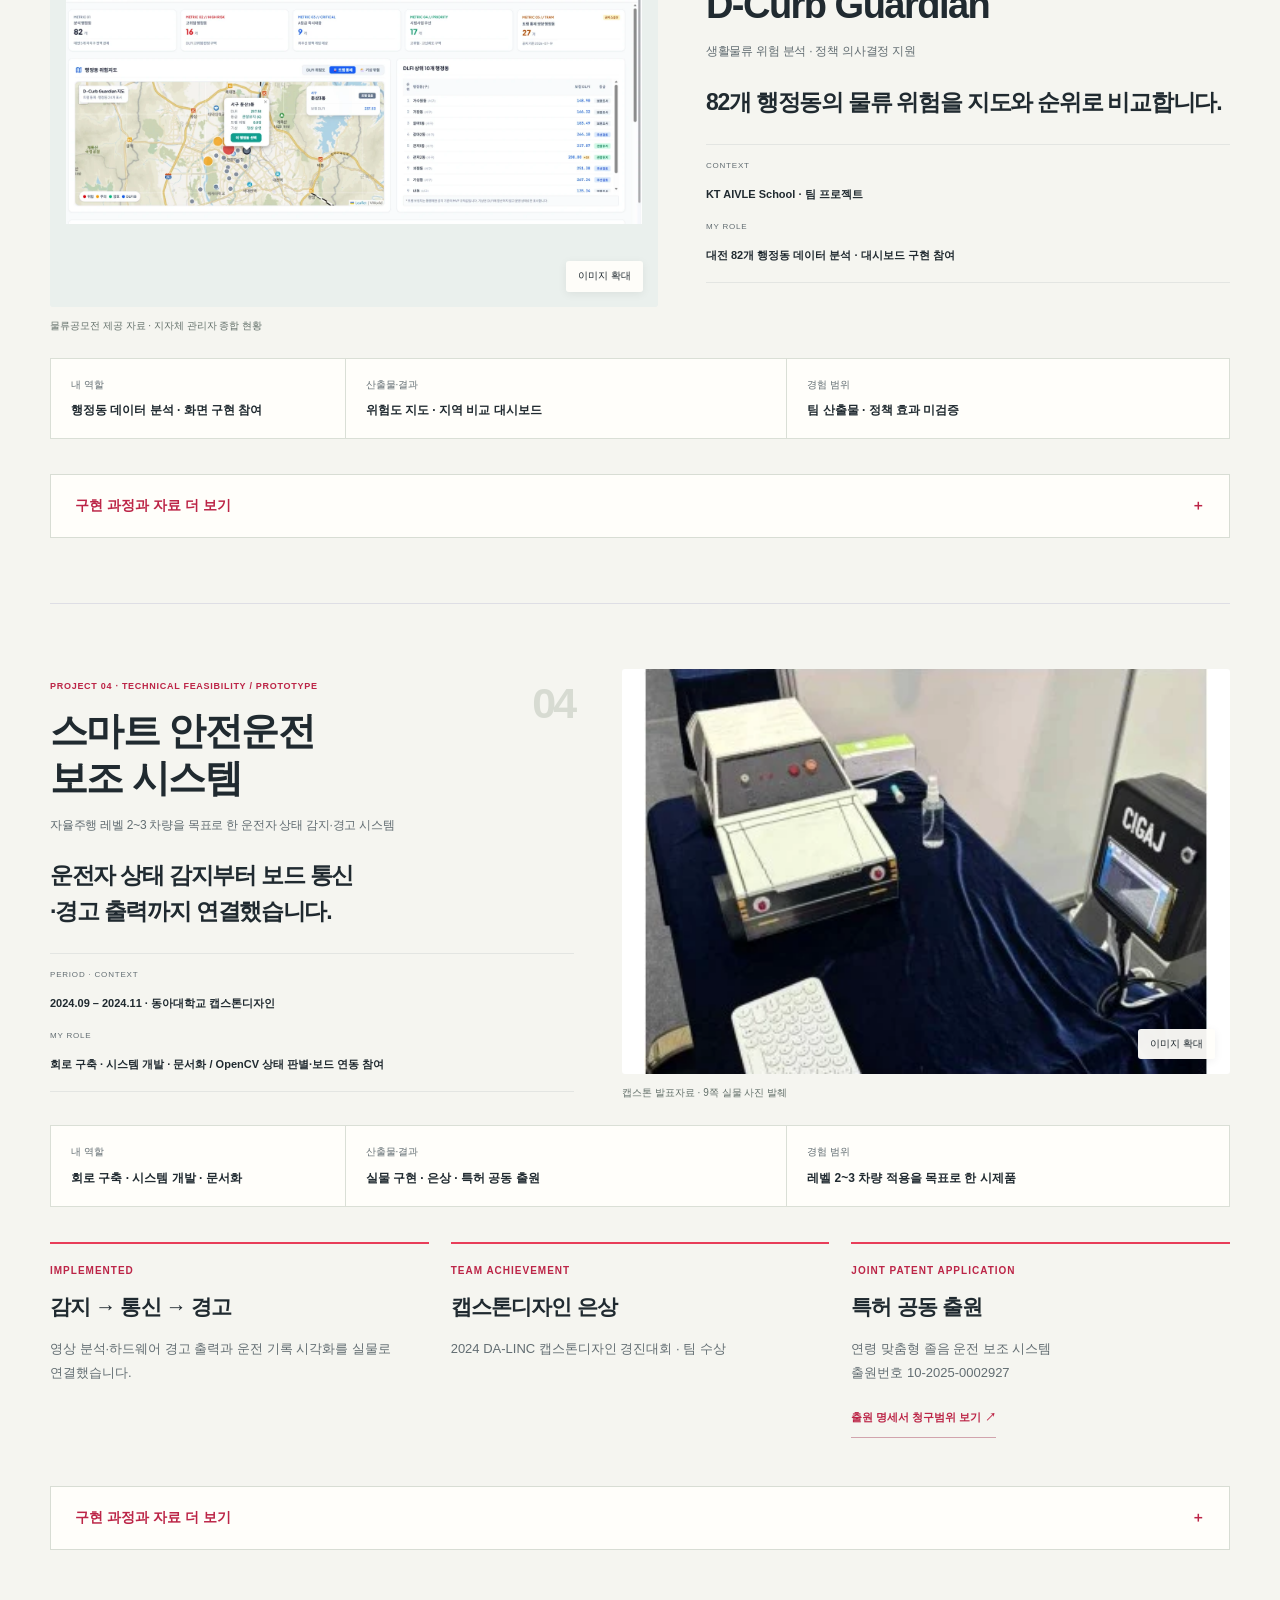
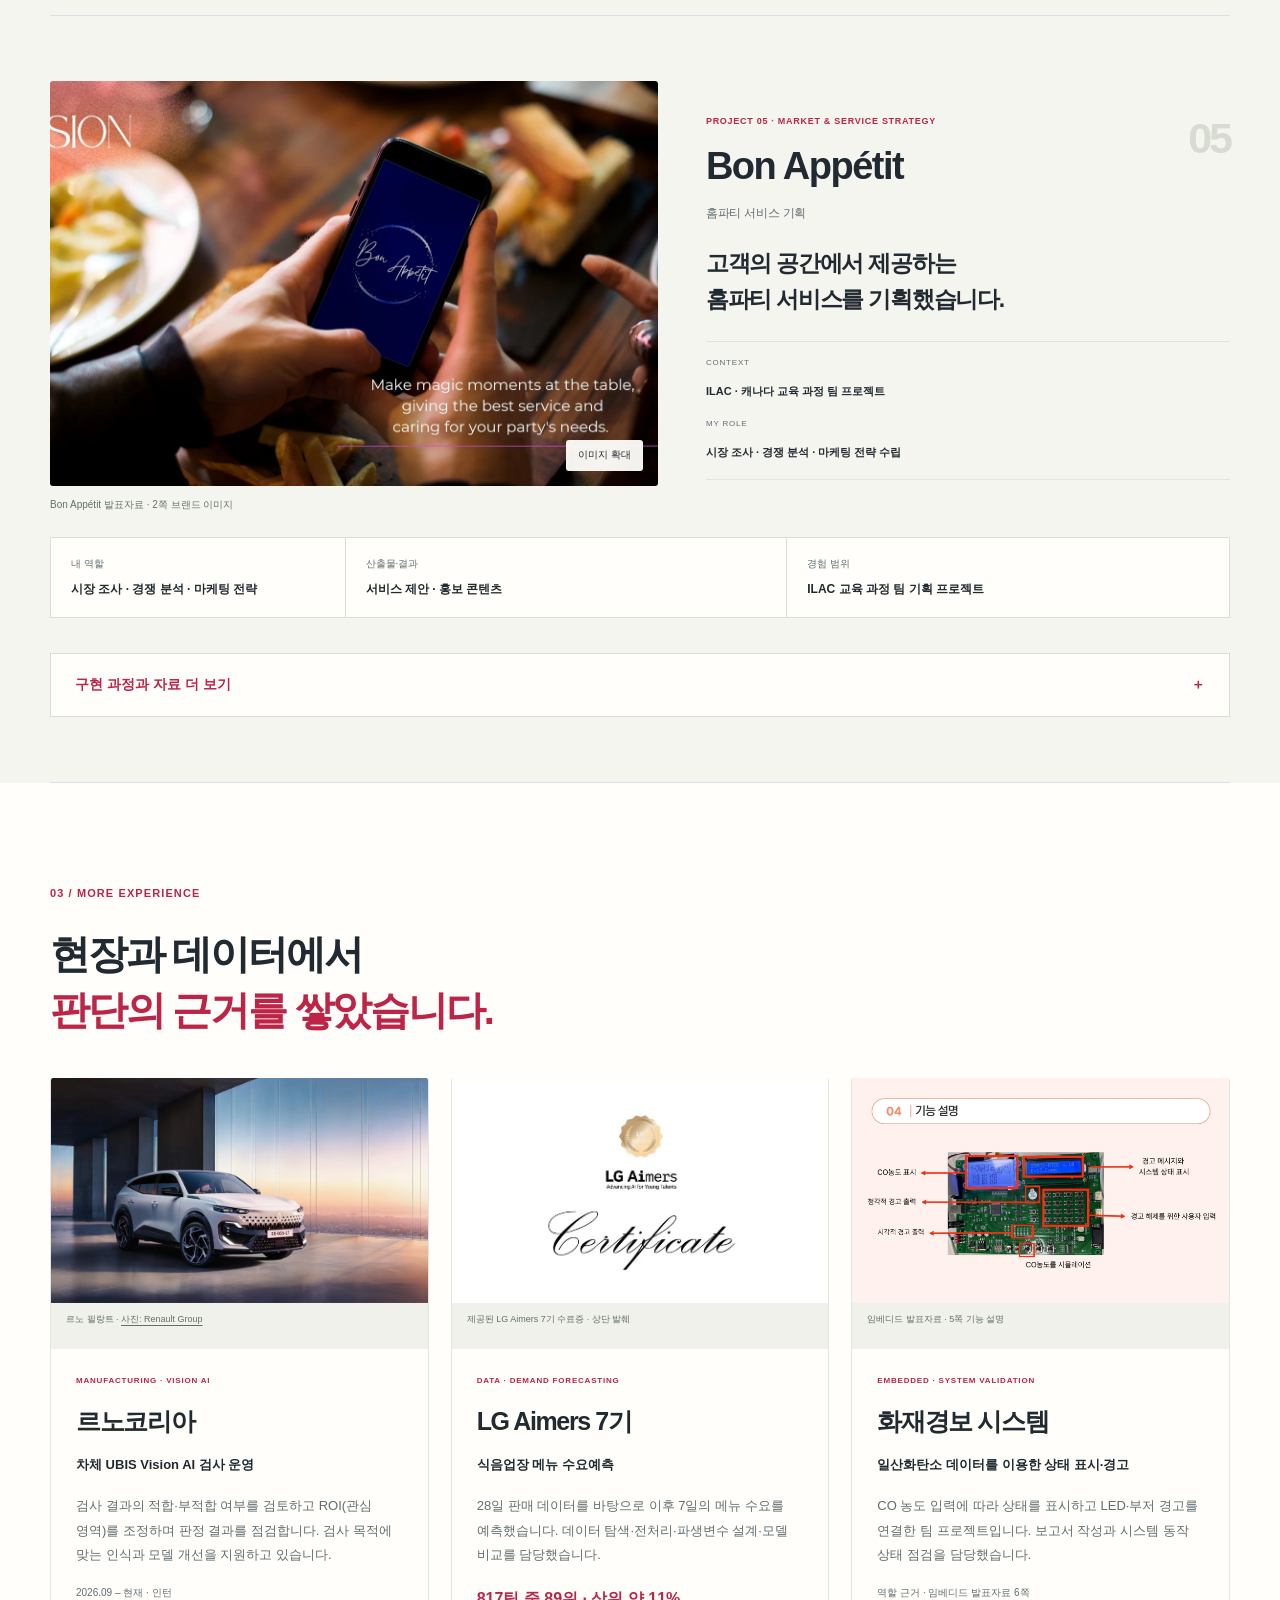
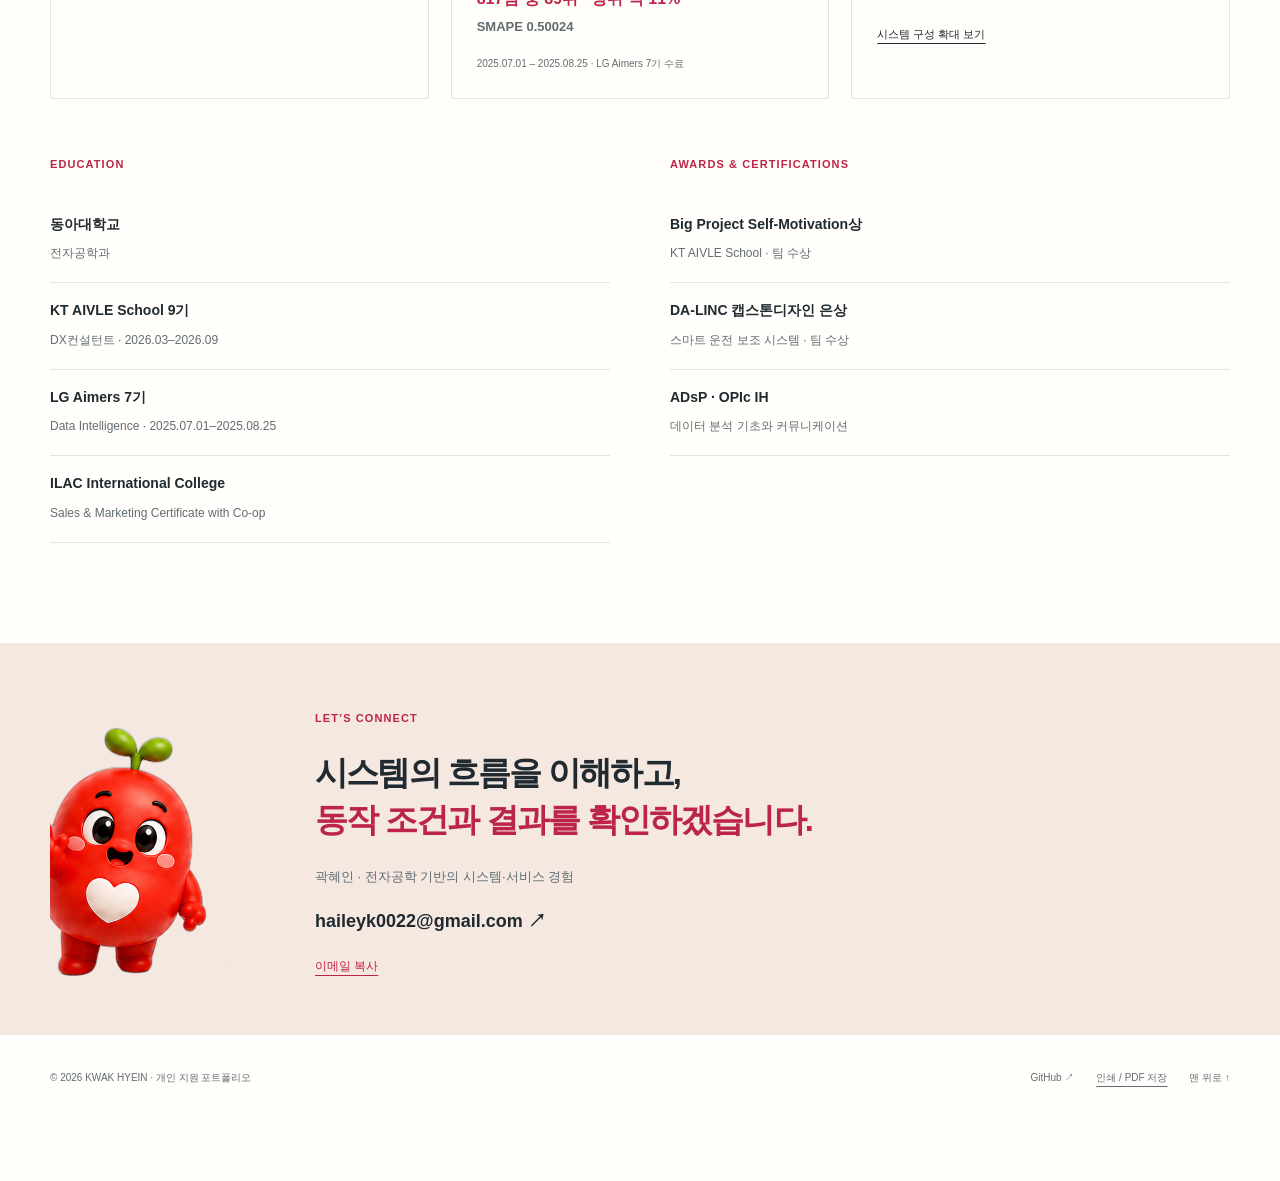
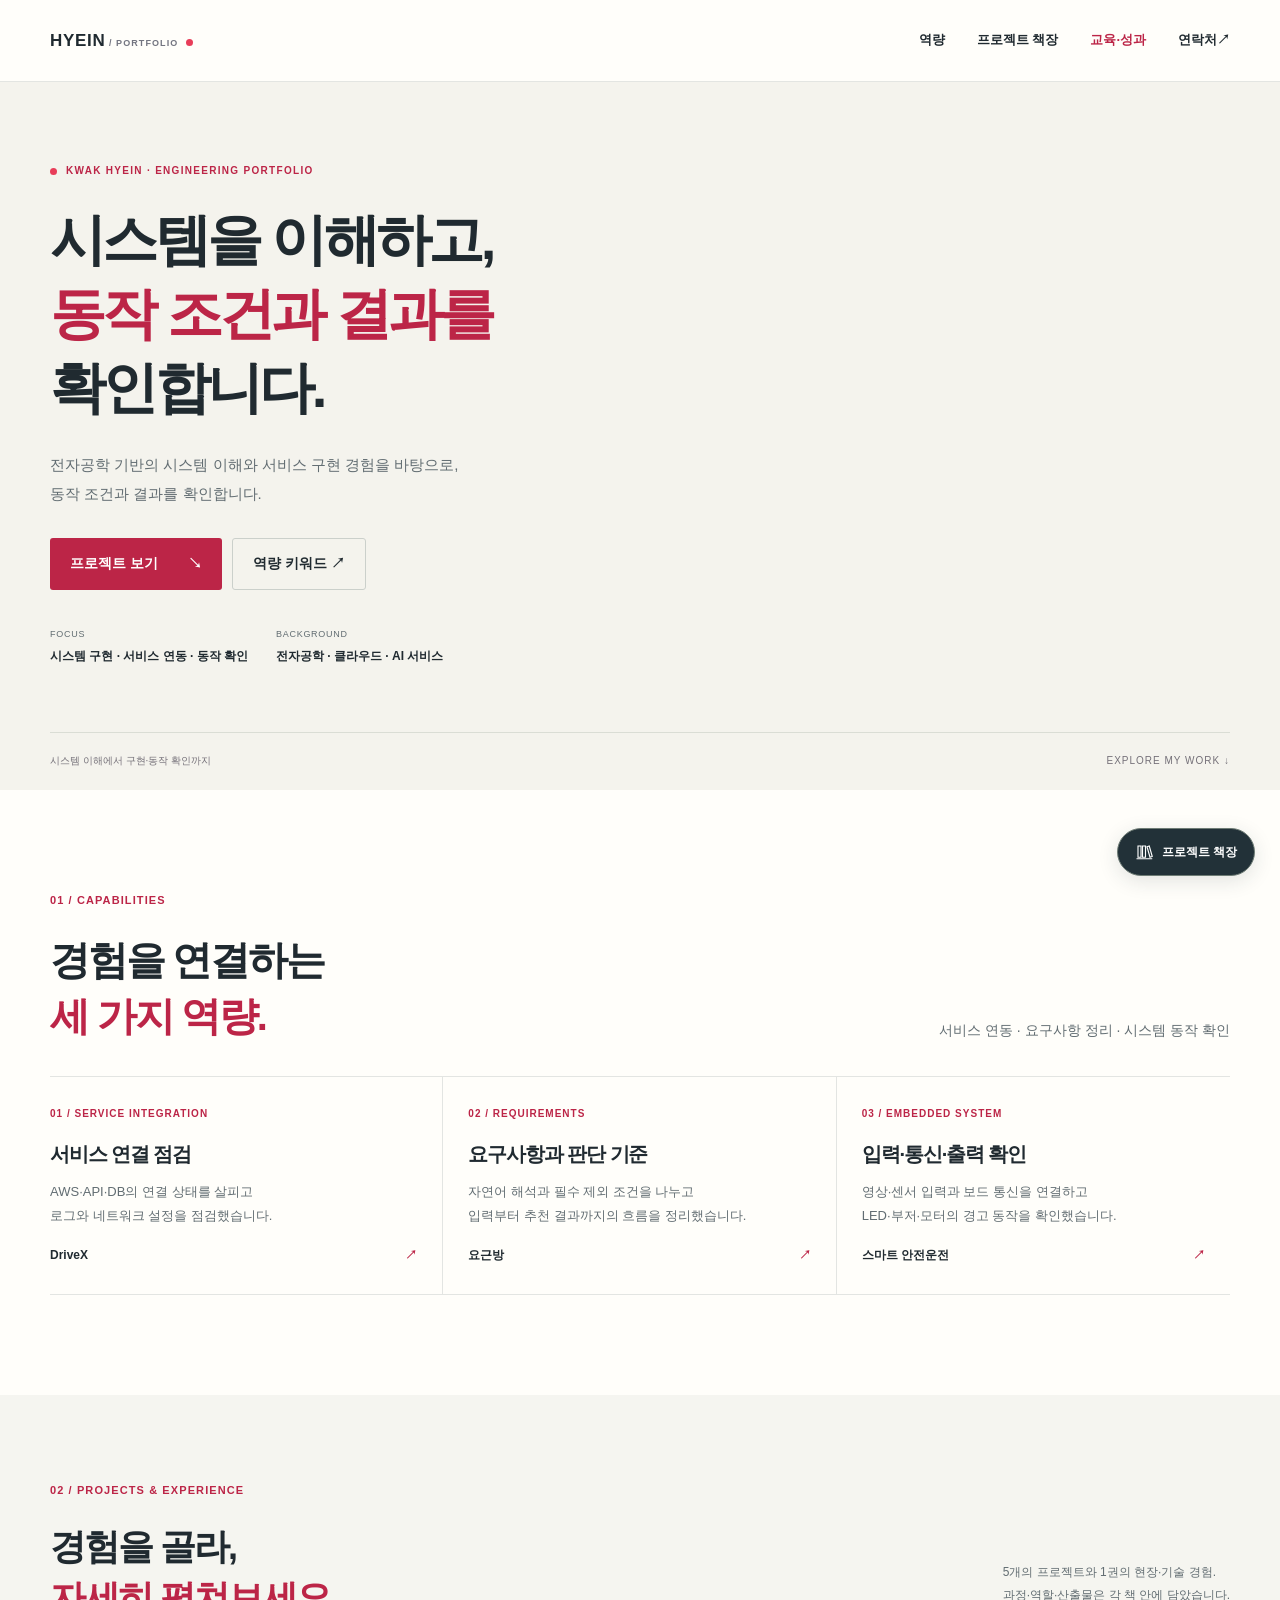
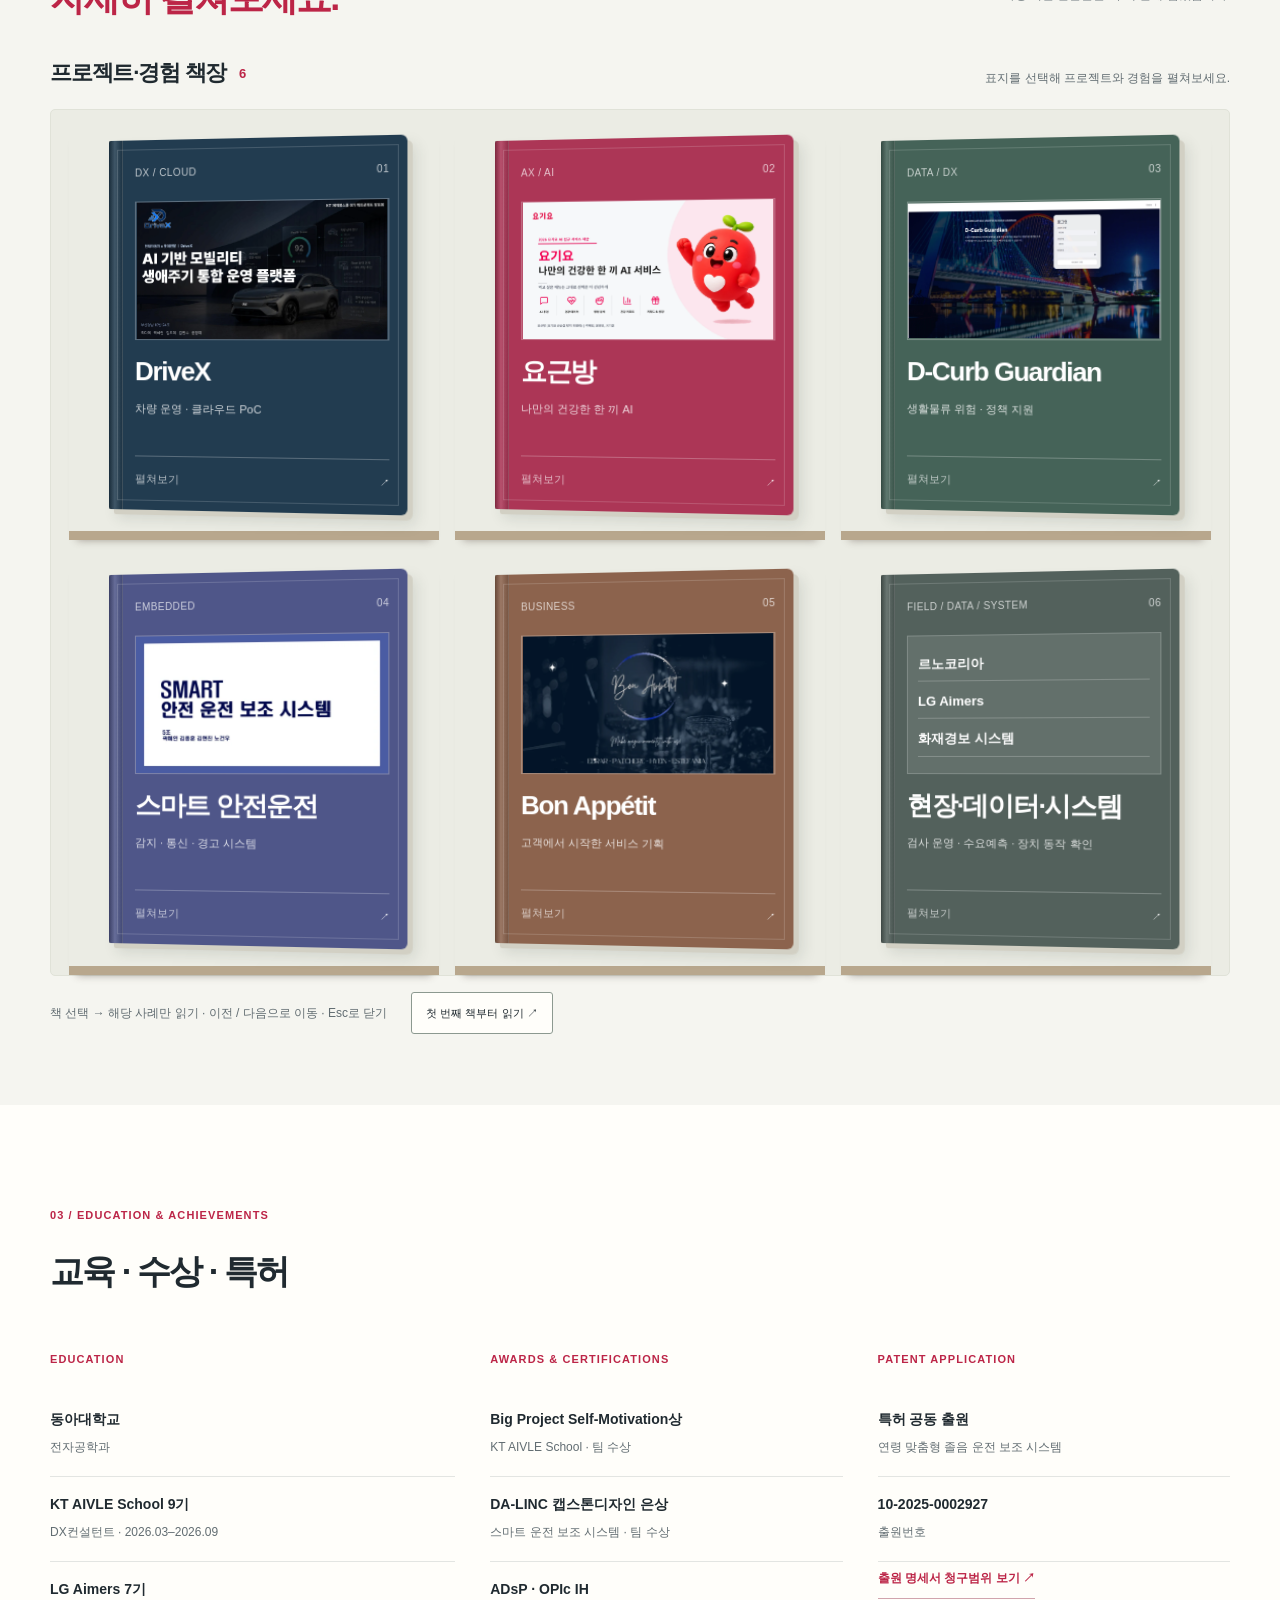
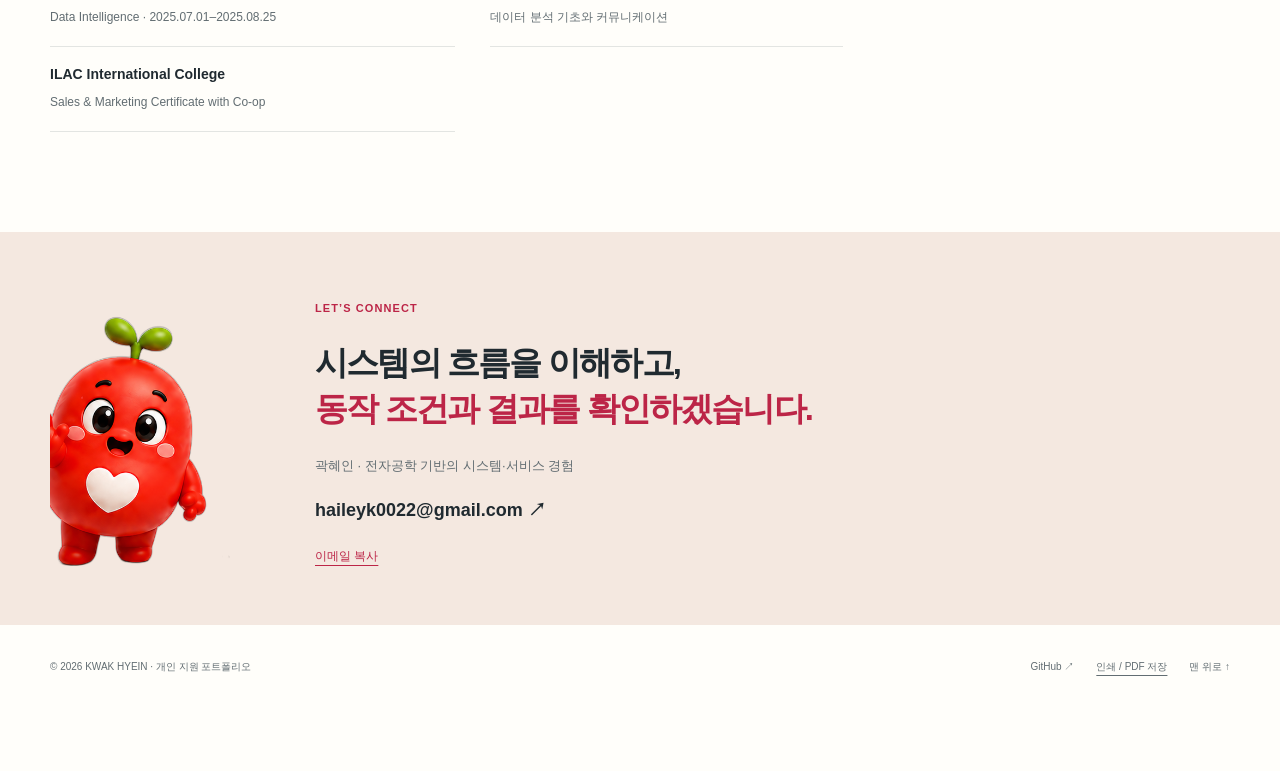
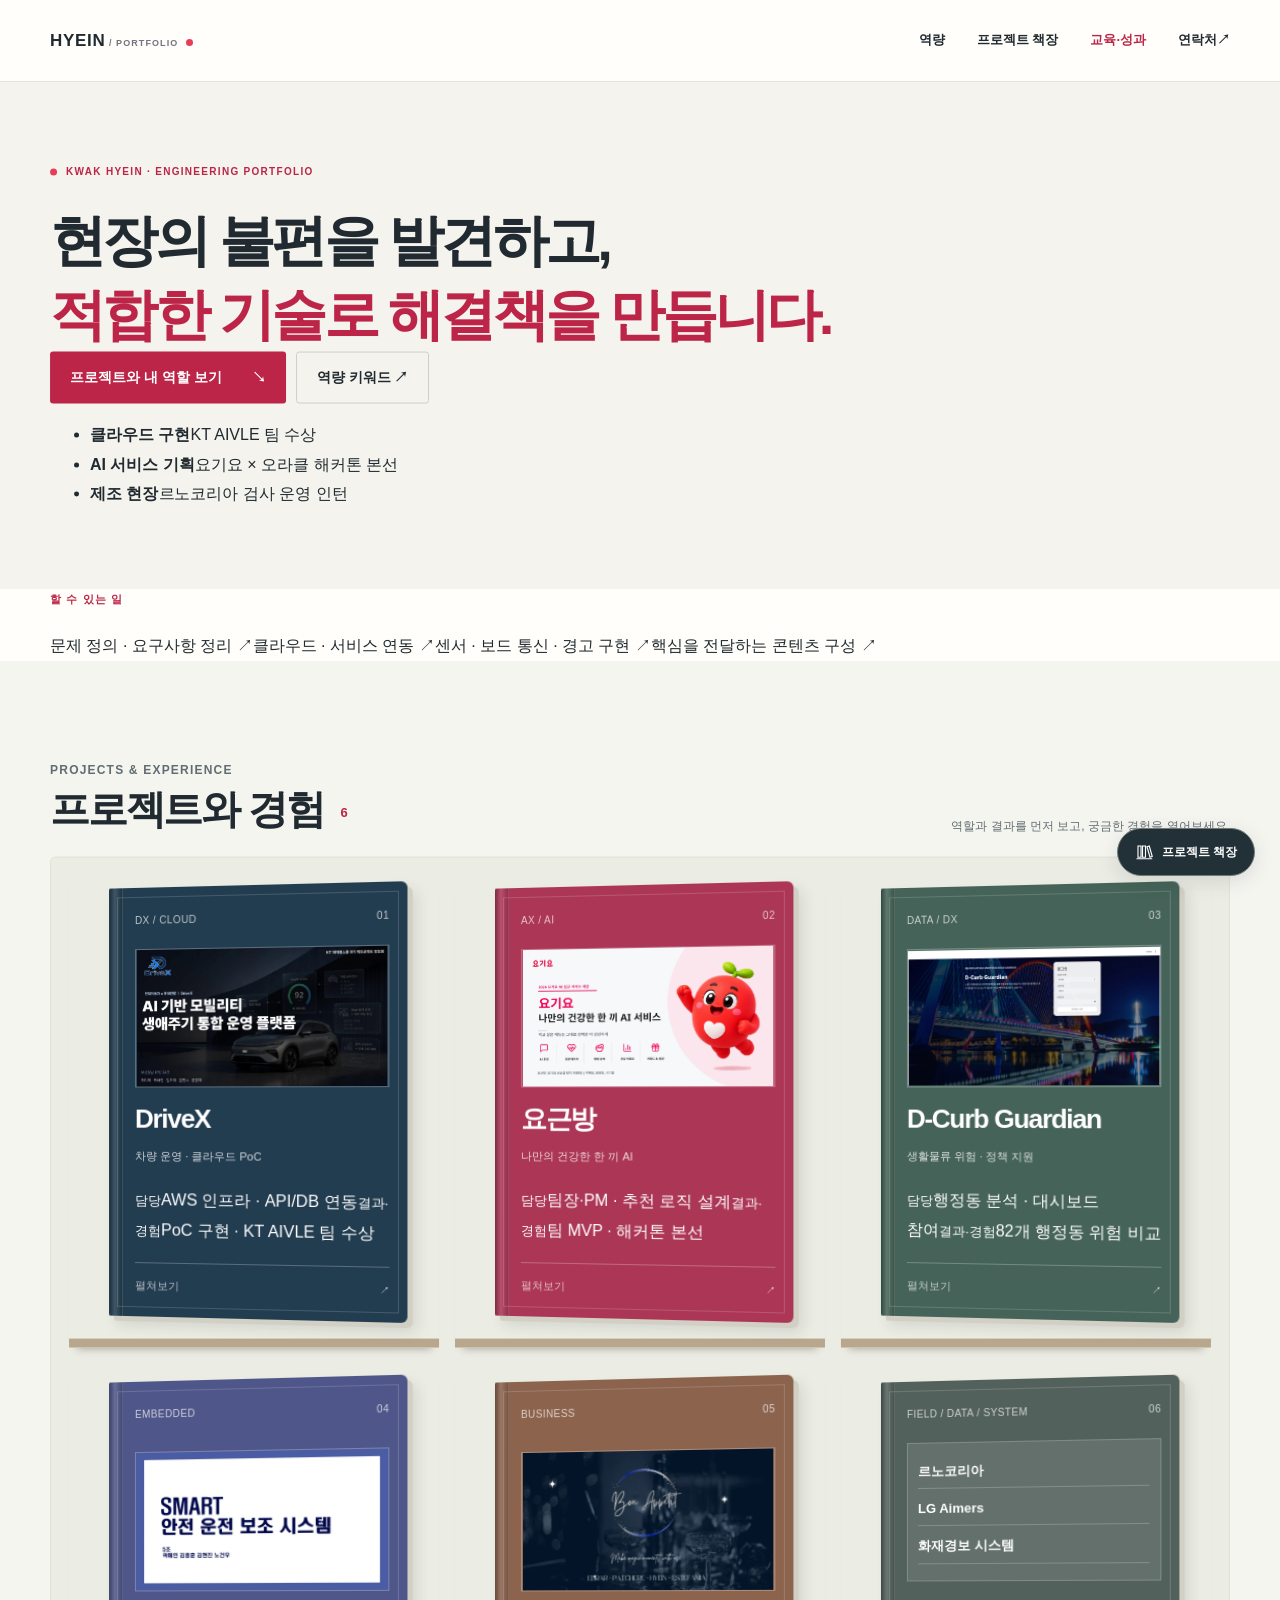
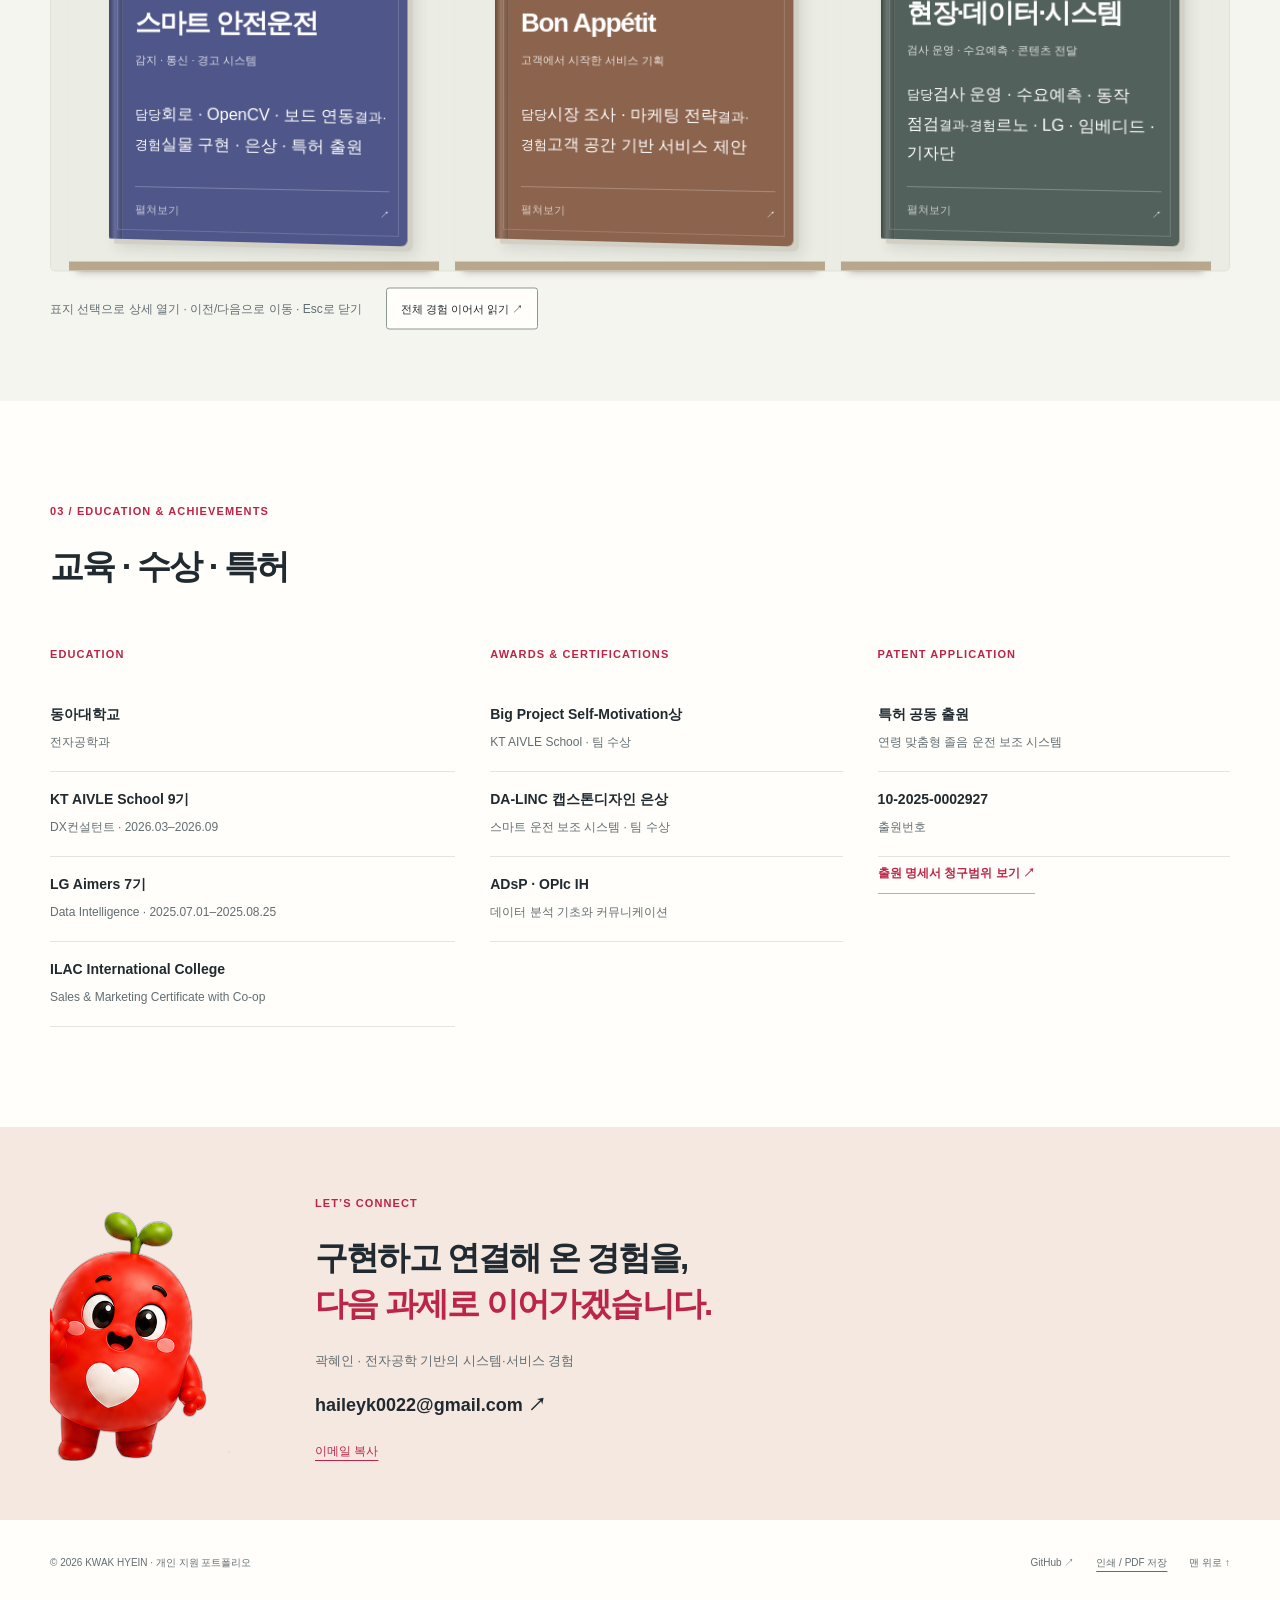
